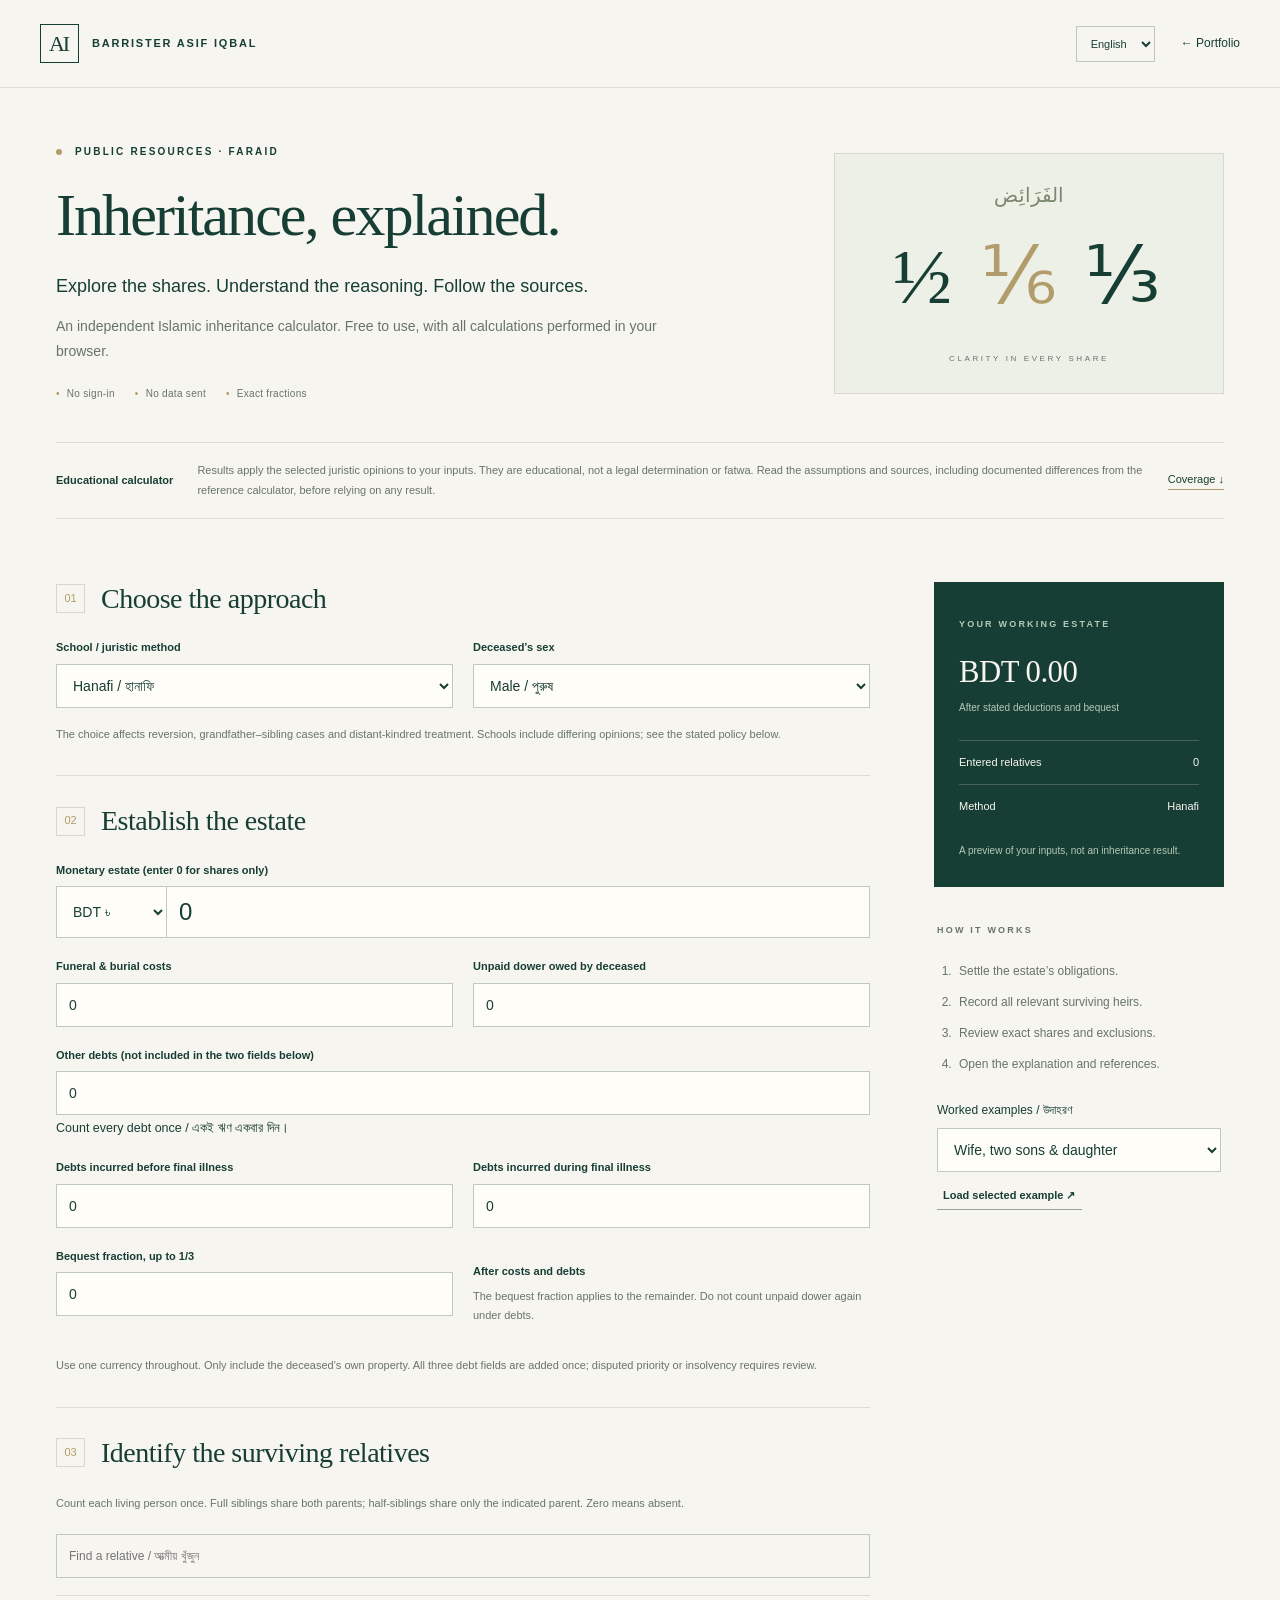
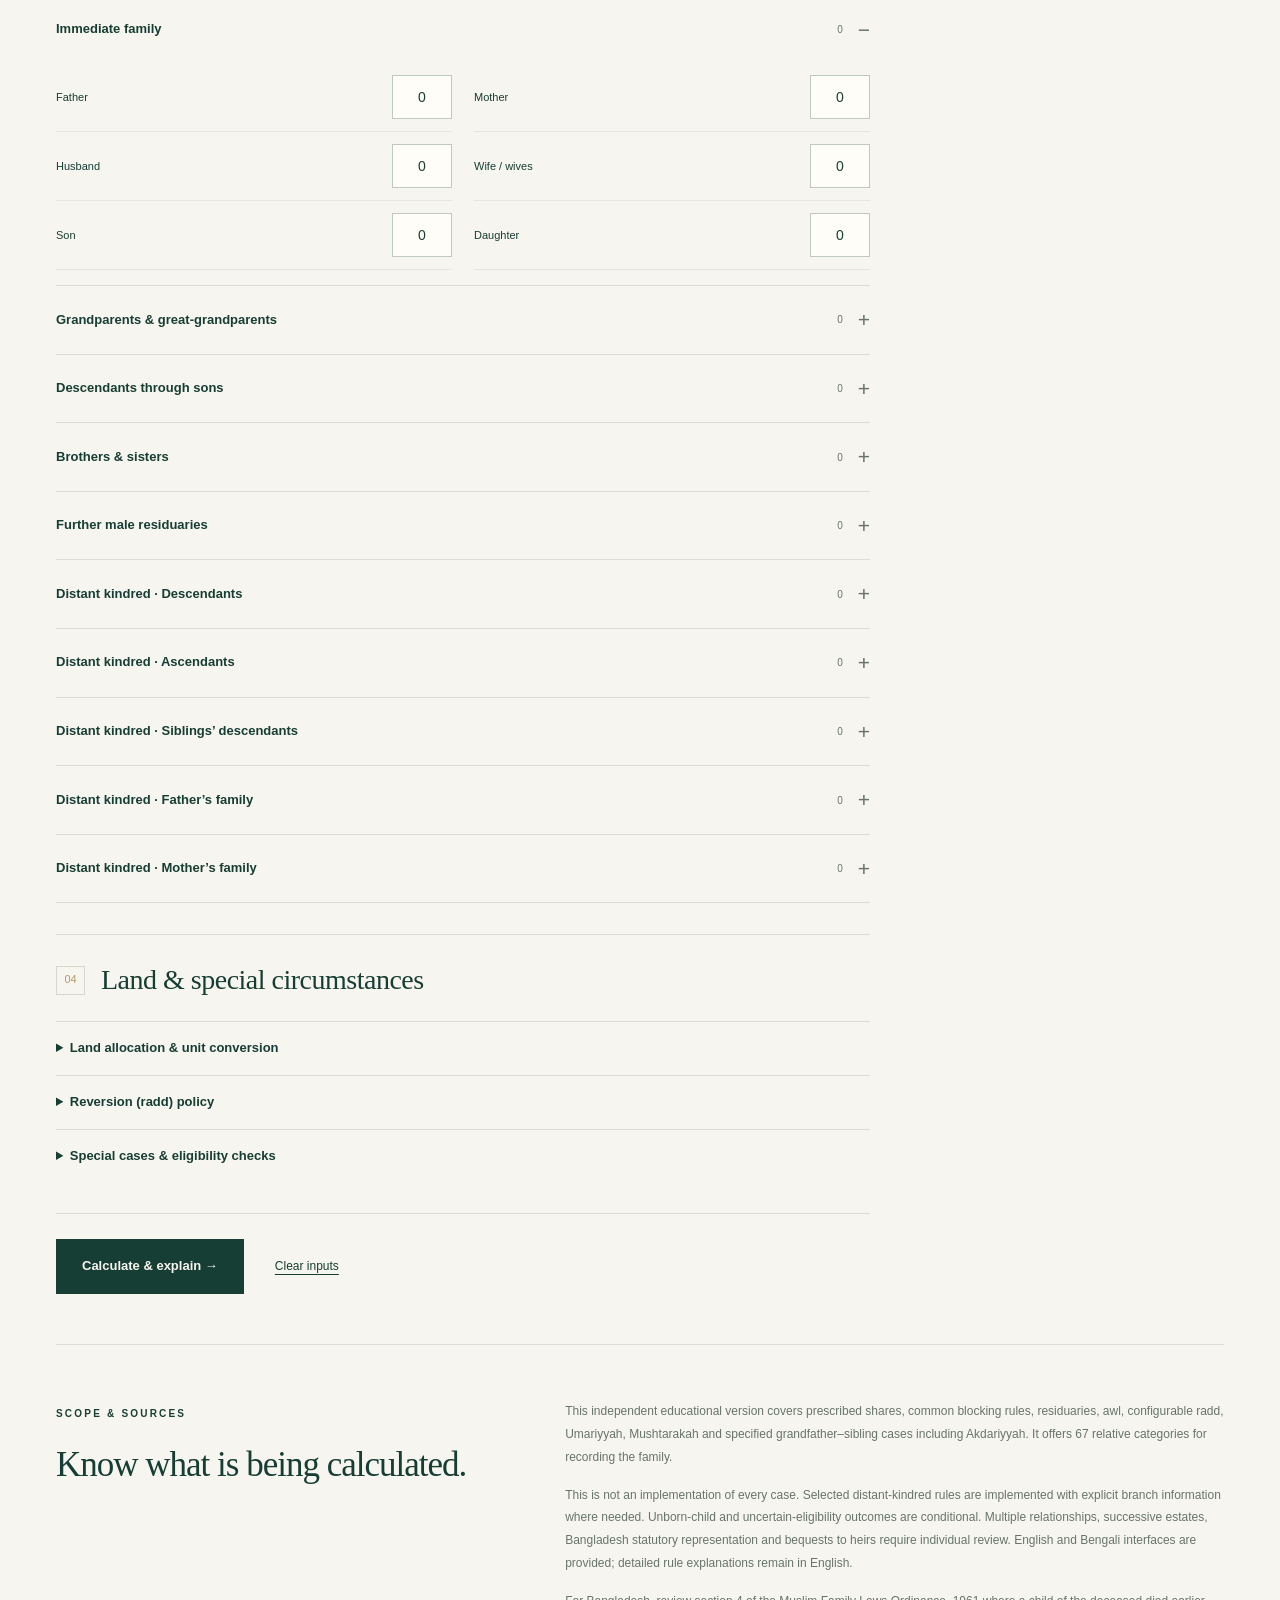
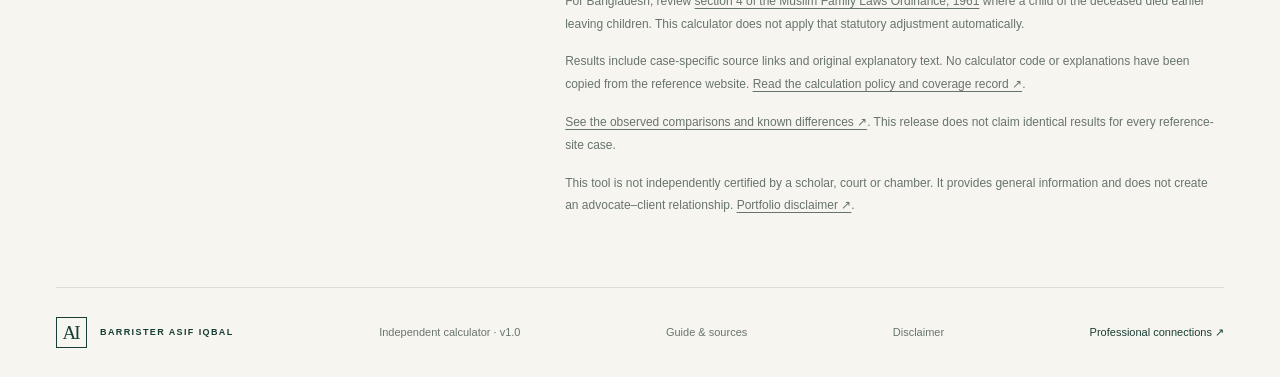
==== inheritance/index.html @ 91f8dd7c "Keep worked examples available on phones and clarify debt inputs" ====
<!doctype html>
<html lang="en">
<head>
<meta charset="utf-8"><meta name="viewport" content="width=device-width,initial-scale=1">
<title>Islamic Inheritance Calculator | Barrister Asif Iqbal</title>
<meta name="description" content="An independent Islamic inheritance calculator with exact shares, estate deductions, land allocation, case explanations and references. Runs privately in your browser.">
<meta name="theme-color" content="#173e34"><meta name="referrer" content="no-referrer">
<meta http-equiv="Content-Security-Policy" content="default-src 'self'; script-src 'self'; style-src 'self' 'unsafe-inline'; img-src 'self' data:; connect-src 'none'; frame-src 'none'; object-src 'none'; base-uri 'self'; form-action 'none'">
<link rel="canonical" href="https://asifiqbal23.github.io/barrister-asif-iqbal/inheritance/">
<link rel="icon" href="../favicon.svg" type="image/svg+xml"><link rel="stylesheet" href="../style.css?v=calculator-1"><link rel="stylesheet" href="calculator.css?v=release-2">
<script src="distant.js?v=release-1" defer></script><script src="engine.js?v=release-1" defer></script><script src="scenarios.js?v=release-1" defer></script><script src="heirs.js?v=release-1" defer></script><script src="references.js?v=release-1" defer></script><script src="calculator.js?v=release-1" defer></script>
</head>
<body class="calculator-page">
<a class="skip" href="#main">Skip to content</a>
<header class="header"><div class="nav-wrap"><a class="brand" href="../"><span class="monogram">AI</span><span>BARRISTER ASIF IQBAL</span></a><div class="tool-nav"><label class="sr-only" for="language">Interface language</label><select id="language"><option value="en">English</option><option value="bn">বাংলা</option></select><a href="../" data-en="← Portfolio" data-bn="← পোর্টফোলিও">← Portfolio</a></div></div></header>
<main id="main">
<section class="calc-hero wrap"><div><div class="eyebrow"><span class="dot"></span> PUBLIC RESOURCES · FARAID</div><h1 data-en="Inheritance, explained." data-bn="উত্তরাধিকার, ব্যাখ্যাসহ।">Inheritance, explained.</h1><p class="hero-lead" data-en="Explore the shares. Understand the reasoning. Follow the sources." data-bn="অংশের হিসাব দেখুন। কারণ বুঝুন। সূত্র যাচাই করুন।">Explore the shares. Understand the reasoning. Follow the sources.</p><p class="hero-sub" data-en="An independent Islamic inheritance calculator. Free to use, with all calculations performed in your browser." data-bn="নিজস্ব ইসলামি উত্তরাধিকার ক্যালকুলেটর। বিনামূল্যে ব্যবহার করুন; সব হিসাব আপনার ব্রাউজারেই হয়।">An independent Islamic inheritance calculator. Free to use, with all calculations performed in your browser.</p><div class="hero-tags"><span data-en="No sign-in" data-bn="লগইন লাগে না">No sign-in</span><span data-en="No data sent" data-bn="তথ্য পাঠানো হয় না">No data sent</span><span data-en="Exact fractions" data-bn="নির্ভুল ভগ্নাংশ">Exact fractions</span></div></div><div class="fraction-art" aria-hidden="true"><span>الفَرَائِض</span><div>½ <i>⅙</i> ⅓</div><small>CLARITY IN EVERY SHARE</small></div></section>
<div class="scope-banner wrap"><b data-en="Educational calculator" data-bn="শিক্ষামূলক ক্যালকুলেটর">Educational calculator</b><p data-en="Results apply the selected juristic opinions to your inputs. They are educational, not a legal determination or fatwa. Read the assumptions and sources, including documented differences from the reference calculator, before relying on any result." data-bn="প্রদত্ত তথ্য ও নির্বাচিত ফিকহি মত অনুযায়ী শিক্ষামূলক হিসাব দেখানো হয়; এটি চূড়ান্ত আইনি সিদ্ধান্ত বা ফতোয়া নয়। ফল ব্যবহারের আগে অনুমান, সূত্র ও রেফারেন্স ক্যালকুলেটরের সঙ্গে নথিভুক্ত পার্থক্য পড়ুন।">Results apply the selected juristic opinions to your inputs. They are educational, not a legal determination or fatwa. Read the assumptions and sources, including documented differences from the reference calculator, before relying on any result.</p><a href="#coverage" data-en="Coverage ↓" data-bn="পরিধি ↓">Coverage ↓</a></div>
<div class="calculator-layout wrap">
<form id="inheritance-form" novalidate>
<section class="form-section"><div class="step-title"><span>01</span><h2 data-en="Choose the approach" data-bn="হিসাবের পদ্ধতি">Choose the approach</h2></div><div class="field-grid">
<label><span data-en="School / juristic method" data-bn="ফিকহি পদ্ধতি">School / juristic method</span><select id="method" name="method"><option value="hanafi">Hanafi / হানাফি</option><option value="maliki">Maliki / মালিকি</option><option value="shafii">Shafi‘i / শাফেয়ি</option><option value="hanbali">Hanbali / হাম্বলি</option><option value="yusuf">Imam Abu Yusuf / ইমাম আবু ইউসুফ</option><option value="muhammad">Imam Muhammad / ইমাম মুহাম্মদ</option><option value="none">No school selected / অনির্ধারিত</option></select></label>
<label><span data-en="Deceased’s sex" data-bn="মৃত ব্যক্তির লিঙ্গ">Deceased’s sex</span><select id="sex" name="sex"><option value="male">Male / পুরুষ</option><option value="female">Female / নারী</option></select></label></div><p class="hint" data-en="The choice affects reversion, grandfather–sibling cases and distant-kindred treatment. Schools include differing opinions; see the stated policy below." data-bn="এই নির্বাচন রদ্দ, দাদার সঙ্গে ভাইবোন ও দূরবর্তী আত্মীয়ের হিসাবকে প্রভাবিত করে। নিচে ব্যবহৃত নীতিমালা দেখুন।">The choice affects reversion, grandfather–sibling cases and distant-kindred treatment. Schools include differing opinions; see the stated policy below.</p></section>
<section class="form-section"><div class="step-title"><span>02</span><h2 data-en="Establish the estate" data-bn="সম্পত্তি ও দায়দেনা">Establish the estate</h2></div><div class="field-grid">
<label class="wide"><span data-en="Monetary estate (enter 0 for shares only)" data-bn="টাকার পরিমাণ (শুধু অংশ জানতে ০ দিন)">Monetary estate (enter 0 for shares only)</span><div class="money-field"><select id="currency" aria-label="Currency"><option value="BDT">BDT ৳</option><option value="USD">USD $</option><option value="GBP">GBP £</option><option value="EUR">EUR €</option><option value="PKR">PKR</option><option value="INR">INR ₹</option><option value="SAR">SAR</option></select><input id="cash" name="cash" inputmode="decimal" value="0" autocomplete="off" aria-label="Monetary estate"></div></label>
<label><span data-en="Funeral & burial costs" data-bn="দাফন ও অন্ত্যেষ্টিক্রিয়া ব্যয়">Funeral & burial costs</span><input id="funeral" inputmode="decimal" value="0" autocomplete="off"></label>
<label><span data-en="Unpaid dower owed by deceased" data-bn="মৃত ব্যক্তির প্রদেয় বকেয়া দেনমোহর">Unpaid dower owed by deceased</span><input id="dower" inputmode="decimal" value="0" autocomplete="off"></label>
<label class="wide"><span data-en="Other debts (not included in the two fields below)" data-bn="অন্যান্য ঋণ (নিচের দুই ঘরে দেওয়া ঋণ ছাড়া)">Other debts (not included in the two fields below)</span><input id="otherDebt" inputmode="decimal" value="0" autocomplete="off"><small>Count every debt once / একই ঋণ একবার দিন।</small></label>
<label><span data-en="Debts incurred before final illness" data-bn="অন্তিম অসুস্থতার আগে গৃহীত ঋণ">Debts incurred before final illness</span><input id="debt1" inputmode="decimal" value="0" autocomplete="off"></label>
<label><span data-en="Debts incurred during final illness" data-bn="অন্তিম অসুস্থতার সময়ে গৃহীত ঋণ">Debts incurred during final illness</span><input id="debt2" inputmode="decimal" value="0" autocomplete="off"></label>
<label><span data-en="Bequest fraction, up to 1/3" data-bn="ওসিয়তের অংশ, সর্বোচ্চ ১/৩">Bequest fraction, up to 1/3</span><input id="will" inputmode="text" value="0" placeholder="e.g. 1/3" autocomplete="off"></label>
<div class="field-note"><b data-en="After costs and debts" data-bn="ব্যয় ও ঋণ পরিশোধের পরে">After costs and debts</b><p data-en="The bequest fraction applies to the remainder. Do not count unpaid dower again under debts." data-bn="ওসিয়ত অবশিষ্ট সম্পদের ওপর গণনা হয়। দেনমোহর ঋণের ঘরে আবার যোগ করবেন না।">The bequest fraction applies to the remainder. Do not count unpaid dower again under debts.</p></div>
</div><p class="hint" data-en="Use one currency throughout. Only include the deceased’s own property. All three debt fields are added once; disputed priority or insolvency requires review." data-bn="একই মুদ্রা ব্যবহার করুন। কেবল মৃত ব্যক্তির নিজস্ব সম্পদ অন্তর্ভুক্ত করুন। তিনটি ঘরের ঋণ একবার করে যোগ হয়; অগ্রাধিকার বিতর্ক বা দেউলিয়াত্বে পর্যালোচনা প্রয়োজন।">Use one currency throughout. Only include the deceased’s own property. All three debt fields are added once; disputed priority or insolvency requires review.</p></section>
<section class="form-section"><div class="step-title"><span>03</span><h2 data-en="Identify the surviving relatives" data-bn="জীবিত আত্মীয়দের সংখ্যা">Identify the surviving relatives</h2></div><p class="hint" data-en="Count each living person once. Full siblings share both parents; half-siblings share only the indicated parent. Zero means absent." data-bn="প্রত্যেক জীবিত ব্যক্তিকে একবার গণনা করুন। সহোদরদের পিতা-মাতা উভয়ই একই। শূন্য মানে অনুপস্থিত।">Count each living person once. Full siblings share both parents; half-siblings share only the indicated parent. Zero means absent.</p><label class="heir-search"><span class="sr-only">Find a relative</span><input id="heir-search" type="search" placeholder="Find a relative / আত্মীয় খুঁজুন" autocomplete="off"></label><div id="heir-groups"></div><p id="no-heirs-found" hidden data-en="No matching relationship." data-bn="এ ধরনের সম্পর্ক পাওয়া যায়নি।">No matching relationship.</p><details class="settings" id="branch-settings" hidden><summary>Connecting family branches / আত্মীয়তার শাখা</summary><p class="hint">For Hanbali Tanzil, people in the same category can inherit through different deceased relatives. Enter one branch ID per person, separated by commas. Example: D1,D1,D2 means the first two are children of one daughter; the third is a child of another daughter. For two connecting generations use D1/P1. Use the same ID across fields when the connecting person is the same. Missing necessary branches stop the calculation.</p><div id="branch-fields" class="field-grid"></div></details></section>
<section class="form-section"><div class="step-title"><span>04</span><h2 data-en="Land & special circumstances" data-bn="জমি ও বিশেষ পরিস্থিতি">Land & special circumstances</h2></div>
<details class="settings"><summary data-en="Land allocation & unit conversion" data-bn="জমির ভাগ ও একক পরিবর্তন">Land allocation & unit conversion</summary><p class="hint" data-en="Enter only land already available to the heirs after debts, expenses and bequests. Cash deductions cannot be converted into land without a valuation; do not deduct them twice." data-bn="ঋণ, ব্যয় ও ওসিয়ত নিষ্পত্তির পর উত্তরাধিকারীদের জন্য থাকা জমি দিন। মূল্যায়ন ছাড়া টাকার দায় জমিতে রূপান্তর হয় না; একই দায় দুবার বাদ দেবেন না।">Enter only land already available to the heirs after debts, expenses and bequests. Cash deductions cannot be converted into land without a valuation; do not deduct them twice.</p><div class="field-grid"><label><span data-en="Net land area" data-bn="বণ্টনযোগ্য জমি">Net land area</span><input id="landArea" inputmode="decimal" value="0"></label><label><span data-en="Input unit" data-bn="জমির একক">Input unit</span><select id="landUnit"><option value="decimal">Decimal / শতক</option><option value="sqft">Square foot</option><option value="sqyd">Square yard</option><option value="sqm">Square metre</option><option value="acre">Acre</option><option value="pole">Square pole / perch</option><option value="marla">Marla (272.25 sq ft)</option><option value="kanal">Kanal (5,445 sq ft)</option><option value="custom">Custom unit</option></select></label></div><div class="field-grid" id="custom-land" hidden><label><span data-en="Custom unit name" data-bn="নিজস্ব এককের নাম">Custom unit name</span><input id="customName" value="Katha" maxlength="30"></label><label><span data-en="Base unit" data-bn="ভিত্তি একক">Base unit</span><select id="customBase"><option value="sqft">Square foot</option><option value="sqyd">Square yard</option><option value="sqm">Square metre</option></select></label><label><span data-en="Base units per custom unit" data-bn="প্রতি নিজস্ব এককে ভিত্তি এককের সংখ্যা">Base units per custom unit</span><input id="customSize" inputmode="decimal" value="720"></label></div><p class="hint" data-en="Local katha, bigha, marla and kanal definitions vary. Use a custom unit matching the land record." data-bn="এলাকাভেদে কাঠা, বিঘা, মারলা ও কানালের মাপ ভিন্ন। দলিল অনুযায়ী নিজস্ব একক নির্ধারণ করুন।">Local katha, bigha, marla and kanal definitions vary. Use a custom unit matching the land record.</p><fieldset class="output-units"><legend data-en="Show land results in" data-bn="ফলাফলের একক">Show land results in</legend><div id="output-units"></div></fieldset></details>
<details class="settings"><summary data-en="Reversion (radd) policy" data-bn="রদ্দ বা অবশিষ্ট অংশ ফেরতের নীতি">Reversion (radd) policy</summary><label><span data-en="Treatment of an unallocated surplus" data-bn="অবশিষ্ট অংশের ব্যবস্থা">Treatment of an unallocated surplus</span><select id="radd"><option value="auto">School default / নির্বাচিত পদ্ধতির নীতি</option><option value="exclude">Return to non-spouse sharers / স্বামী-স্ত্রী ছাড়া রদ্দ</option><option value="include">Custom policy: include spouses / স্বামী-স্ত্রীসহ রদ্দ</option><option value="off">No reversion / রদ্দ বন্ধ</option></select></label><p class="hint" data-en="An override is a user-selected assumption, not a statement that every school adopts it. Unallocated property is shown separately for review, including any possible Bayt al-Mal treatment." data-bn="নীতি পরিবর্তন ব্যবহারকারীর নির্বাচিত অনুমান; সব মাজহাব এটি গ্রহণ করে এমন দাবি নয়। বায়তুল মালসহ সম্ভাব্য ব্যবস্থা পর্যালোচনার জন্য অবণ্টিত অংশ আলাদা দেখানো হয়।">An override is a user-selected assumption, not a statement that every school adopts it. Unallocated property is shown separately for review, including any possible Bayt al-Mal treatment.</p></details>
<details class="settings"><summary data-en="Special cases & eligibility checks" data-bn="বিশেষ ঘটনা ও যোগ্যতার প্রশ্ন">Special cases & eligibility checks</summary><p class="hint" data-en="Select relevant circumstances. Unborn-child and uncertain-eligibility inputs produce alternative illustrations; other complex cases stop for review." data-bn="প্রযোজ্য ঘটনা নির্বাচন করুন। গর্ভস্থ সন্তান ও অনিশ্চিত যোগ্যতার সম্ভাব্য ফল আলাদা দেখানো হয়; অন্য জটিল ক্ষেত্রে পর্যালোচনা প্রয়োজন।">Select relevant circumstances. Unborn-child and uncertain-eligibility inputs produce alternative illustrations; other complex cases stop for review.</p><p class="hint">Do not enter an adopted child or foster relative as a blood relative solely because of adoption or fosterage. Enter any independently established blood relationship separately.</p><div id="special-options"></div><div class="field-grid" id="unborn-fields" hidden><label>Maximum unborn children to explore / গর্ভস্থ সন্তানের সর্বোচ্চ সংখ্যা<input id="unbornCount" inputmode="numeric" value="1" maxlength="1"><small>1–4; conditional outcomes, not a determination of the pregnancy.</small></label></div><div class="field-grid" id="uncertain-fields" hidden><label>Relative whose eligibility is uncertain<select id="uncertainHeir"></select></label><label>Number within that category<input id="uncertainCount" inputmode="numeric" value="1" maxlength="2"></label><p class="hint wide">Include these people in the family counts above. The results compare their inclusion and exclusion; the calculator does not decide eligibility.</p></div></details>
</section>
<div id="form-errors" role="alert" tabindex="-1" hidden></div><div class="calculate-actions"><button class="button primary" type="submit" data-en="Calculate & explain →" data-bn="হিসাব ও ব্যাখ্যা দেখুন →">Calculate & explain →</button><button class="reset-button" type="reset" data-en="Clear inputs" data-bn="সব মুছুন">Clear inputs</button></div>
</form>
<aside class="calc-sidebar"><div class="live-estate"><span class="eyebrow" data-en="YOUR WORKING ESTATE" data-bn="আপনার হিসাবের সম্পত্তি">YOUR WORKING ESTATE</span><strong id="estate-preview">BDT 0.00</strong><span data-en="After stated deductions and bequest" data-bn="দায়দেনা ও ওসিয়ত বাদে">After stated deductions and bequest</span><div class="mini-row"><span data-en="Entered relatives" data-bn="আত্মীয়ের সংখ্যা">Entered relatives</span><b id="heir-count">0</b></div><div class="mini-row"><span data-en="Method" data-bn="পদ্ধতি">Method</span><b id="method-preview">Hanafi</b></div><p data-en="A preview of your inputs, not an inheritance result." data-bn="এটি প্রদত্ত তথ্যের সারসংক্ষেপ; বণ্টনের ফল নয়।">A preview of your inputs, not an inheritance result.</p></div><div class="side-guide"><span class="eyebrow">HOW IT WORKS</span><ol><li data-en="Settle the estate’s obligations." data-bn="সম্পত্তির দায়দেনা নিষ্পত্তি করুন।">Settle the estate’s obligations.</li><li data-en="Record all relevant surviving heirs." data-bn="সব প্রাসঙ্গিক জীবিত আত্মীয় দিন।">Record all relevant surviving heirs.</li><li data-en="Review exact shares and exclusions." data-bn="অংশ ও বাদ পড়ার কারণ দেখুন।">Review exact shares and exclusions.</li><li data-en="Open the explanation and references." data-bn="ব্যাখ্যা ও সূত্র পড়ুন।">Open the explanation and references.</li></ol><label class="example-select">Worked examples / উদাহরণ<select id="example-choice"><option value="family">Wife, two sons & daughter</option><option value="parents">Spouse & both parents</option><option value="awl">Awl: shares exceed the estate</option><option value="radd">Radd: return of the surplus</option><option value="mushtaraka">Mushtarakah: shared siblings</option><option value="akdariyyah">Akdariyyah: grandfather & sister</option><option value="muaddah">Mu‘addah: documented difference</option><option value="tanzil">Tanzil: unequal family branches</option></select></label><button id="example" type="button" class="text-link" data-en="Load selected example ↗" data-bn="নির্বাচিত উদাহরণ দিন ↗">Load selected example ↗</button></div></aside>
</div>
<section class="results wrap" id="results" tabindex="-1" hidden aria-labelledby="results-heading"><div class="results-header"><div><span class="eyebrow" data-en="ILLUSTRATIVE DISTRIBUTION" data-bn="উদাহরণভিত্তিক বণ্টন">ILLUSTRATIVE DISTRIBUTION</span><h2 id="results-heading" data-en="Your calculation, explained." data-bn="আপনার হিসাব, ব্যাখ্যাসহ।">Your calculation, explained.</h2></div><div class="export-actions"><button id="print" class="button outline" type="button" data-en="Print / Save PDF" data-bn="প্রিন্ট / PDF">Print / Save PDF</button><button id="csv" class="text-link" type="button" data-en="Download CSV ↓" data-bn="CSV ডাউনলোড ↓">Download CSV ↓</button></div></div><div id="scenario-content"></div><div id="result-content"></div></section>
<section class="coverage wrap" id="coverage"><div><span class="eyebrow">SCOPE & SOURCES</span><h2 data-en="Know what is being calculated." data-bn="কী হিসাব হচ্ছে, জেনে নিন।">Know what is being calculated.</h2></div><div><p data-en="This independent educational version covers prescribed shares, common blocking rules, residuaries, awl, configurable radd, Umariyyah, Mushtarakah and specified grandfather–sibling cases including Akdariyyah. It offers 67 relative categories for recording the family." data-bn="এই স্বতন্ত্র শিক্ষামূলক সংস্করণে নির্ধারিত অংশ, সাধারণ হাজব, আসাবা, আওল, রদ্দ, উমারিয়্যাহ, মুশতারাকাহ এবং আকদারিয়্যাহসহ নির্দিষ্ট দাদা-ভাইবোনের হিসাব আছে। পরিবারের তথ্য দেওয়ার জন্য ৬৭টি সম্পর্কের ঘর রয়েছে।">This independent educational version covers prescribed shares, common blocking rules, residuaries, awl, configurable radd, Umariyyah, Mushtarakah and specified grandfather–sibling cases including Akdariyyah. It offers 67 relative categories for recording the family.</p><p data-en="This is not an implementation of every case. Selected distant-kindred rules are implemented with explicit branch information where needed. Unborn-child and uncertain-eligibility outcomes are conditional. Multiple relationships, successive estates, Bangladesh statutory representation and bequests to heirs require individual review. English and Bengali interfaces are provided; detailed rule explanations remain in English." data-bn="সব ঘটনার পূর্ণ সমাধান এতে নেই। নির্বাচিত দূরবর্তী আত্মীয়ের নিয়মে প্রয়োজনমতো শাখার তথ্য লাগে। গর্ভস্থ সন্তান ও অনিশ্চিত যোগ্যতার ফল শর্তসাপেক্ষ। একাধিক সম্পর্ক, ধারাবাহিক সম্পত্তি, বাংলাদেশের বিধিবদ্ধ প্রতিনিধিত্ব ও উত্তরাধিকারীকে ওসিয়তের বিষয়ে পর্যালোচনা প্রয়োজন। বাংলা ও ইংরেজি ইন্টারফেস আছে; বিস্তারিত নিয়মের ব্যাখ্যা ইংরেজিতে।">This is not an implementation of every case. Selected distant-kindred rules are implemented with explicit branch information where needed. Unborn-child and uncertain-eligibility outcomes are conditional. Multiple relationships, successive estates, Bangladesh statutory representation and bequests to heirs require individual review. English and Bengali interfaces are provided; detailed rule explanations remain in English.</p><p>For Bangladesh, review <a href="https://bdlaws.minlaw.gov.bd/act-print-305/section-print-13528.html" target="_blank" rel="noopener noreferrer">section 4 of the Muslim Family Laws Ordinance, 1961</a> where a child of the deceased died earlier leaving children. This calculator does not apply that statutory adjustment automatically.</p><p>Results include case-specific source links and original explanatory text. No calculator code or explanations have been copied from the reference website. <a href="guide.html#policy">Read the calculation policy and coverage record ↗</a>.</p><p><a href="guide.html#comparison">See the observed comparisons and known differences ↗</a>. This release does not claim identical results for every reference-site case.</p><p>This tool is not independently certified by a scholar, court or chamber. It provides general information and does not create an advocate–client relationship. <a href="../#disclaimer">Portfolio disclaimer ↗</a>.</p></div></section>
</main>
<footer class="wrap footer"><a class="brand" href="../"><span class="monogram">AI</span><span>BARRISTER ASIF IQBAL</span></a><span>Independent calculator · v1.0</span><a href="guide.html">Guide & sources</a><a href="../#disclaimer">Disclaimer</a><a href="../#contact">Professional connections ↗</a></footer>
<noscript><p class="wrap">Enable JavaScript to run the calculator. Calculations take place locally in your browser.</p></noscript>
</body></html>
---- style.css ----
:root{--paper:#f7f5ef;--ink:#173e34;--body:#3c4b44;--muted:#67746d;--line:#d9ddd3;--accent:#b39c6b;--soft:#e9eee7;--serif:Georgia,'Times New Roman',serif;--sans:Arial,Helvetica,sans-serif}*{box-sizing:border-box}html{scroll-behavior:smooth;scroll-padding-top:105px}body{margin:0;background:var(--paper);color:var(--ink);font-family:var(--sans);font-size:15px;line-height:1.6}a{color:inherit;text-decoration:none}button,input{font:inherit}button,a,input{ -webkit-tap-highlight-color:transparent}button{cursor:pointer}button:focus-visible,a:focus-visible,input:focus-visible,summary:focus-visible{outline:3px solid #ab863d;outline-offset:5px}::selection{background:#ded8c4}button{color:inherit}button:disabled{cursor:default}a:hover{text-decoration:none}[hidden]{display:none!important}.wrap{max-width:1280px;width:calc(100% - 112px);margin:auto}.skip{position:fixed;left:20px;top:-100px;background:white;padding:12px;z-index:100}.skip:focus{top:10px}.header{position:sticky;top:0;z-index:20;background:rgba(247,245,239,.97);border-bottom:1px solid var(--line)}.nav-wrap{max-width:1400px;width:calc(100% - 80px);height:87px;display:flex;align-items:center;justify-content:space-between;gap:30px;margin:auto}.brand{display:flex;gap:13px;align-items:center;font-size:11px;font-weight:700;letter-spacing:1.8px;white-space:nowrap}.monogram{width:39px;height:39px;border:1px solid var(--ink);display:grid;place-items:center;font-family:var(--serif);font-size:22px;font-weight:400;letter-spacing:-2px;padding-right:2px}.header nav{display:flex;gap:28px}.header nav a{font-size:13px;color:#58645d;padding:8px 0}.header nav a:hover,.header nav a[aria-current]{color:var(--ink)}.nav-cv{font-size:12px;font-weight:700;padding:10px 0;border-bottom:1px solid var(--ink)}.nav-cv span{margin-left:20px}.menu-toggle{display:none;background:none;border:0}.hero{padding:81px 0 84px;display:grid;grid-template-columns:1.5fr 1fr;gap:75px;align-items:center}.eyebrow,.section-label{font-size:10px;letter-spacing:2.2px;font-weight:700;line-height:1.5}.dot{display:inline-block;width:6px;height:6px;border-radius:50%;background:var(--accent);vertical-align:middle;margin-right:8px}h1{font-family:var(--serif);font-size:clamp(68px,8.6vw,118px);line-height:.98;font-weight:400;letter-spacing:-5px;margin:33px 0 27px}h1 .period{color:var(--accent)}.hero-role{font-family:var(--serif);font-size:27px;margin:0 0 14px;letter-spacing:-.3px}.hero-description{font-size:15px;color:var(--muted);line-height:1.8;margin:0}.hero-actions{display:flex;gap:25px;align-items:center;margin-top:34px;flex-wrap:wrap}.button{display:inline-flex;justify-content:space-between;align-items:center;gap:38px;padding:13px 19px;font-size:12px;min-height:47px;font-weight:600;transition:background .2s,color .2s;border:1px solid var(--ink)}.primary{background:var(--ink);color:var(--paper)}.primary:hover{background:#285446}.text-link{font-size:12px;font-weight:600;border-bottom:1px solid #9ba49a;padding-bottom:5px}.text-link span{margin-left:14px}.credentials{border-left:1px solid var(--line);padding:10px 0 4px 43px;margin-left:30px;position:relative}.credentials>.eyebrow{color:var(--muted);margin-bottom:26px}.credential{position:relative;padding-bottom:25px;margin-bottom:22px;border-bottom:1px solid var(--line)}.credential:last-child{margin-bottom:0;padding-bottom:0;border:0}.credential-date{float:right;font-size:11px;letter-spacing:1px;color:var(--muted);margin-top:7px}.credential h2{font-family:var(--serif);font-size:26px;font-weight:400;line-height:1.25;margin:0 45px 8px 0;letter-spacing:-.4px}.credential p{font-size:12px;line-height:1.65;margin:0;color:var(--muted)}.current .eyebrow{font-size:9px;color:var(--muted);display:block;margin-bottom:12px}.current h2{font-size:23px}.practice-strip{border-top:1px solid var(--line);border-bottom:1px solid var(--line);padding:20px 0}.practice-strip .wrap{display:flex;align-items:center;justify-content:space-between;gap:20px;font-family:var(--serif);font-size:18px}.practice-strip i{width:4px;height:4px;border-radius:100%;background:var(--accent)}.section{display:grid;grid-template-columns:185px 1fr;gap:48px;padding-top:88px;padding-bottom:88px}.section-label{padding-top:13px;color:var(--muted)}.section-label span{display:block;color:var(--accent);margin-bottom:11px;letter-spacing:1px}.display{font-family:var(--serif);font-size:clamp(35px,4vw,52px);font-weight:400;letter-spacing:-1.5px;line-height:1.14;margin:0 0 29px}.intro{font-size:17px;line-height:1.85;max-width:800px;color:var(--body);margin:0 0 30px}.profile-tabs,.journal-tabs{display:flex;gap:27px;border-bottom:1px solid var(--line)}[role=tab]{padding:12px 0;background:none;border:0;border-bottom:2px solid transparent;font-size:12px;color:var(--muted)}[role=tab][aria-selected=true]{border-color:var(--ink);color:var(--ink);font-weight:700}.timeline-row{display:grid;grid-template-columns:158px 1fr;gap:30px;border-bottom:1px solid var(--line);padding:19px 0}.timeline-date{font-size:11px;color:var(--muted);padding-top:4px}.timeline-row h3{font-size:15px;margin:0 0 3px;font-weight:600}.timeline-row p{font-size:13px;color:var(--muted);margin:0}.secondments{font-size:12px;color:var(--muted);margin:20px 0 0}.profile-foot{margin-top:28px;display:grid;grid-template-columns:1.5fr 1fr;gap:30px}.profile-foot p{margin:0;font-size:12px;color:var(--muted)}.profile-foot b{display:block;color:var(--ink);font-weight:600;margin-bottom:7px}.experience-section{background:#eaf0e8;border-top:1px solid #dbe4d8;border-bottom:1px solid #dbe4d8}.experience-heading{display:flex;align-items:start;justify-content:space-between;gap:30px}.experience-heading p{color:var(--muted);font-size:12px;margin:8px 0 0}.filters{display:flex;gap:7px;flex-wrap:wrap;margin:4px 0 26px}.filters button{border:1px solid #bccabd;background:transparent;border-radius:30px;padding:8px 14px;font-size:11px}.filters button.active,.filters button:hover{background:var(--ink);color:var(--paper);border-color:var(--ink)}.search-row{display:flex;align-items:center;justify-content:space-between;gap:20px;margin-bottom:19px}.search{display:flex;gap:10px;align-items:center;flex:1;max-width:500px;border-bottom:1px solid #a9b9a8}.search span{font-size:25px}.search input{width:100%;background:transparent;border:0;padding:9px 0;color:var(--ink);font-size:12px;outline-offset:2px}.search input::placeholder{color:#657361}#result-count{font-size:10px;color:var(--muted);white-space:nowrap}.matter{border-bottom:1px solid #bdccbc}.matter:first-child{border-top:1px solid #bdccbc}.matter summary{display:grid;grid-template-columns:32px 1fr 20px;gap:17px;padding:21px 0;cursor:pointer;list-style:none;align-items:center}.matter summary::-webkit-details-marker{display:none}.matter-number{font-size:10px;color:#71816f;align-self:start;padding-top:5px}.matter h3{font-family:var(--serif);font-weight:400;font-size:23px;line-height:1.2;margin:0 0 7px;letter-spacing:-.35px}.matter-meta{font-size:10px;color:var(--muted);line-height:1.6}.matter-plus{font-size:24px;font-weight:300}.matter[open] .matter-plus{transform:rotate(45deg)}.matter-body{padding:0 37px 24px 49px;max-width:850px;color:var(--body);font-size:14px;line-height:1.8}.matter-body p{margin:0}.work-bottom{display:flex;justify-content:space-between;align-items:center;gap:20px;margin-top:27px}.outline{background:transparent;border-color:#a4b5a1}.outline:hover{background:#dde7d9}.empty{padding:35px 0;color:var(--muted)}.journal-heading{display:flex;justify-content:space-between;gap:35px;align-items:flex-end;margin-bottom:12px}.journal-heading .display{margin-bottom:20px}.journal-tabs{margin-bottom:22px;gap:22px}.writing-item{border-top:1px solid var(--line);padding:26px 0;display:grid;grid-template-columns:1fr 35px;gap:20px}.writing-item:last-child{border-bottom:1px solid var(--line)}.writing-item .meta{font-size:10px;letter-spacing:1px;color:var(--muted);text-transform:uppercase;margin-bottom:12px}.writing-item h3{font:400 27px/1.25 var(--serif);letter-spacing:-.5px;margin:0 0 11px;max-width:690px}.writing-item p{font-size:13px;color:var(--muted);max-width:650px;margin:0}.writing-item .arrow{font-size:24px;padding-top:30px}.writing-item a:hover h3{color:#6c7257}.video-empty{padding:48px 35px;border:1px solid var(--line);display:flex;align-items:center;gap:25px;margin:7px 0 30px}.play-icon{width:56px;height:56px;border:1px solid #a6b2a3;border-radius:50%;display:grid;place-items:center;flex-shrink:0}.video-empty h3{font:400 26px var(--serif);margin:0 0 8px}.video-empty p{font-size:13px;color:var(--muted);margin:0}.video-item{padding:25px 0;border-top:1px solid var(--line)}.video-item h3{font:400 25px var(--serif)}.video-item iframe,.video-item video{border:0;width:100%;aspect-ratio:16/9;background:#102b24}.innovation{display:grid;grid-template-columns:170px 1fr;gap:25px;margin-top:45px;padding-top:30px;border-top:1px solid var(--line)}.innovation>.eyebrow{padding-top:6px;color:var(--muted)}.innovation h3{font:400 31px var(--serif);margin:0 0 11px}.innovation p{font-size:13px;color:var(--muted);margin:0}.contact-section{background:var(--ink);color:var(--paper)}.contact-section .section-label{color:#b3c5b6}.contact-section .eyebrow{color:#b7cab9;margin-bottom:18px}.contact-section .display{font-size:62px;margin-bottom:25px}.email{font:400 clamp(19px,2.8vw,34px) var(--serif);letter-spacing:-.7px;border-bottom:1px solid #829b89;display:inline-block;padding-bottom:8px;overflow-wrap:anywhere}.email span{margin-left:20px;font-family:var(--sans);font-size:26px}.contact-bottom{display:flex;justify-content:space-between;align-items:center;margin-top:25px;gap:30px}.contact-bottom p{font-size:13px;line-height:1.9;color:#c4d0c2}.contact-bottom a:not(.button):hover{text-decoration:underline}.light{background:var(--paper);color:var(--ink)}.light:hover{background:#e0e9dc}.footer{padding:29px 0;display:flex;justify-content:space-between;align-items:center;gap:25px;font-size:11px;color:var(--muted)}.footer .brand{color:var(--ink);font-size:9px;letter-spacing:1.4px}.footer .monogram{width:31px;height:31px;font-size:19px}.footer>a:last-child{color:var(--ink)}
@media(min-width:1500px){.hero{padding-top:108px;padding-bottom:110px}}
@media(max-width:1100px){.wrap{width:calc(100% - 64px)}.nav-wrap{width:calc(100% - 48px);gap:16px}.header nav{gap:17px}.section{grid-template-columns:130px 1fr;gap:28px}.hero{gap:35px}.credentials{margin-left:0;padding-left:30px}.practice-strip .wrap{font-size:15px}.hero-actions{gap:20px}.hero h1{font-size:88px}.credential h2{font-size:23px}.journal-heading{display:block}.journal-tabs{max-width:160px}.contact-section .display{font-size:53px}}
@media(max-width:760px){html{scroll-padding-top:85px}.wrap{width:calc(100% - 40px)}.nav-wrap{height:72px;width:calc(100% - 40px);gap:14px}.brand{font-size:9px;letter-spacing:1.2px;gap:9px}.monogram{width:31px;height:31px;font-size:20px}.menu-toggle{display:block;margin-left:auto;font-size:12px;padding:10px 0}.menu-toggle span{font-size:18px;margin-left:5px}.nav-cv{font-size:10px;padding:6px 0}.nav-cv span{margin-left:5px}.header nav{display:none;position:absolute;top:72px;left:0;right:0;background:var(--paper);border-bottom:1px solid var(--line);padding:15px 20px 24px;flex-direction:column;gap:0}.header nav.open{display:flex}.header nav a{font-size:15px;padding:11px 0}.hero{grid-template-columns:1fr;padding:49px 0 45px;gap:38px}.hero h1{font-size:83px;letter-spacing:-4px;margin:25px 0 22px}.hero-role{font-size:24px}.hero-description{font-size:14px}.hero-actions{margin-top:26px;gap:20px}.button{gap:26px}.credentials{display:grid;grid-template-columns:1fr 1fr;gap:22px;padding:26px 0 0;border-left:0;border-top:1px solid var(--line);margin:0}.credentials>.eyebrow{grid-column:1/-1;margin:0}.credential{padding:0;margin:0;border:0}.credential h2{font-size:21px;margin-right:0}.credential-date{display:block;float:none;margin:0 0 10px;font-size:10px}.credential p{font-size:11px}.current{grid-column:1/-1;border-top:1px solid var(--line)!important;padding-top:19px!important;display:grid;grid-template-columns:1fr 1fr;gap:4px 20px}.current .eyebrow{grid-column:1/-1;margin-bottom:7px}.current h2{font-size:20px}.current h2 br{display:none}.current p{padding-top:3px}.practice-strip{padding:16px 0}.practice-strip .wrap{display:grid;grid-template-columns:1fr 1fr;gap:6px 20px;font-size:14px}.practice-strip i{display:none}.section{display:block;padding-top:48px;padding-bottom:50px}.section-label{display:flex;align-items:center;gap:12px;margin-bottom:24px;padding-top:0;font-size:9px}.section-label span{margin:0}.display{font-size:36px;letter-spacing:-1px;margin-bottom:22px}.intro{font-size:15px;line-height:1.8}.profile-tabs{gap:27px}.timeline-row{grid-template-columns:110px 1fr;gap:17px;padding:18px 0}.timeline-row h3{font-size:14px}.timeline-row p{font-size:12px}.timeline-date{font-size:10px;line-height:1.7}.profile-foot{grid-template-columns:1fr;gap:18px}.experience-heading{display:block}.experience-heading p{font-size:12px;margin:0 0 22px}.experience-heading p br{display:none}.filters{gap:6px;margin-bottom:18px}.filters button{padding:7px 12px}.search-row{gap:12px}.search input{font-size:11px}.search{max-width:none}#result-count{font-size:9px}.matter summary{grid-template-columns:20px 1fr 17px;gap:10px;padding:19px 0}.matter h3{font-size:21px;line-height:1.25}.matter-meta{font-size:9px}.matter-body{padding:0 17px 22px 30px;font-size:13px}.work-bottom{gap:16px}.writing-item{padding:23px 0;gap:12px;grid-template-columns:1fr 25px}.writing-item h3{font-size:24px}.writing-item .meta{font-size:9px}.writing-item p{font-size:12px}.journal-tabs{margin-bottom:25px}.innovation{grid-template-columns:1fr;gap:14px;margin-top:30px}.innovation h3{font-size:28px}.video-empty{padding:27px 20px;gap:18px}.video-empty h3{font-size:23px}.contact-section .display{font-size:46px}.email{font-size:22px;letter-spacing:-.4px}.email span{font-size:20px;margin-left:4px}.contact-bottom{margin-top:21px;gap:14px}.contact-bottom p{font-size:12px}.contact-bottom .button{gap:15px;padding:11px 15px}.footer{flex-wrap:wrap;gap:20px;padding:24px 0}.footer>span{font-size:9px}.footer>a:last-child{margin-left:auto}.footer .brand{font-size:8px}.hero-actions .text-link{font-size:11px}}
@media(max-width:380px){.nav-cv{font-size:9px}.nav-wrap{gap:10px}.brand{font-size:8px}.hero h1{font-size:74px}.timeline-row{grid-template-columns:92px 1fr;gap:12px}.email{font-size:20px}.search-row{flex-wrap:wrap}#result-count{width:100%}.contact-bottom{align-items:flex-start;flex-direction:column}}
@media(prefers-reduced-motion:reduce){html{scroll-behavior:auto}*,*::before,*::after{transition:none!important}}
@media print{.header,.filters,.search-row,.work-bottom,.hero-actions,.practice-strip,.journal-tabs,.profile-tabs,.footer{display:none}.wrap{width:100%}.section{display:block;padding:20px 0}.hero{padding:0;gap:20px}.hero h1{font-size:50px}.display{font-size:28px}.experience-section,.contact-section{background:white;color:black}.contact-section *{color:black}.matter{break-inside:avoid}.matter-body{display:block}body{background:white;font-size:10pt}.section-label{margin-bottom:10px}}
.hero h1 .title-prefix{display:block;font-family:var(--sans);font-size:12px;font-weight:500;line-height:1.5;letter-spacing:3.5px;text-transform:uppercase;margin-bottom:17px}
@media(max-width:480px){.header .nav-cv{display:none}}

/* Portrait and credentials form one restrained editorial introduction. */
.hero{grid-template-columns:1.15fr 1fr;gap:clamp(36px,6vw,88px);padding-top:55px;padding-bottom:48px}
.hero-portrait{width:100%;max-width:430px;justify-self:end;margin:0;position:relative}
.hero-portrait::before{content:"";position:absolute;top:16px;right:-16px;width:65%;height:70%;border-top:1px solid var(--accent);border-right:1px solid var(--accent);pointer-events:none}
.hero-portrait img{display:block;position:relative;width:100%;height:auto;aspect-ratio:1122/1402;object-fit:cover;background:#e4ded2}
.hero-portrait figcaption{display:flex;justify-content:space-between;gap:12px;margin-top:15px;font-size:8px;letter-spacing:1.5px;color:var(--muted)}
.credential-band{display:grid;grid-template-columns:1fr 1fr 1fr;gap:30px;border-left:0;border-top:1px solid var(--line);padding:28px 0 33px;margin:0 auto}
.credential-band .credential{border-bottom:0;margin:0;padding:0 26px 0 0}
.credential-band .credential+.credential{border-left:1px solid var(--line);padding-left:30px}
.credential-band .credential h2{font-size:22px;margin:0 36px 6px 0}
.credential-band .credential-date{margin-top:5px;font-size:10px}
.credential-band .current{display:block;grid-column:auto;border-top:0!important;padding-top:0!important}
.credential-band .current .eyebrow{font-size:8px;letter-spacing:1.5px;margin-bottom:8px}
.credential-band .current h2{font-size:21px;margin-right:0}
.credential-band .current h2 br{display:none}
@media(min-width:1500px){.hero{padding-top:72px;padding-bottom:60px}.hero-portrait{max-width:460px}}
@media(min-width:761px) and (max-width:1000px){.hero{gap:40px;grid-template-columns:1.1fr 1fr}.hero-role{font-size:23px}.hero-description{font-size:14px}.credential-band{gap:20px}.credential-band .credential+.credential{padding-left:20px}.credential-band .credential h2{font-size:20px}.hero-portrait figcaption{font-size:7px;letter-spacing:1px}}
@media(max-width:760px){.hero{grid-template-columns:1fr;gap:34px;padding-top:40px;padding-bottom:35px}.hero-portrait{max-width:420px;justify-self:center;width:calc(100% - 12px);margin-right:12px}.hero-portrait::before{top:12px;right:-12px}.hero-portrait figcaption{font-size:8px;letter-spacing:1px}.credential-band{grid-template-columns:1fr 1fr;gap:24px 20px;padding:26px 0 29px}.credential-band .credential{padding:0}.credential-band .credential+.credential{padding-left:20px}.credential-band .credential-date{float:none;margin:0 0 9px}.credential-band .credential h2{font-size:20px;margin-right:0}.credential-band .current{grid-column:1/-1;border-left:0;border-top:1px solid var(--line)!important;padding:21px 0 0!important}.credential-band .current .eyebrow{margin-bottom:8px}.credential-band .current p{padding-top:0}}
@media print{.hero-portrait{max-width:190px}.hero-portrait::before,.hero-portrait figcaption{display:none}.hero{grid-template-columns:1.2fr 1fr;padding-top:0}.credential-band{padding:15px 0}}

.hero-connect{display:inline-flex;align-items:center;gap:11px;margin-top:24px;font-size:12px;font-weight:600}
.hero-connect svg{width:24px;height:24px;fill:none;stroke:currentColor;stroke-width:1.45;stroke-linecap:round;stroke-linejoin:round}
.hero-connect small{display:block;color:var(--muted);font-size:10px;font-weight:400;letter-spacing:.3px;margin-top:1px}
.hero-connect:hover>span:first-of-type{text-decoration:underline;text-underline-offset:3px}
.practice-section{border-top:1px solid var(--line)}
.practice-grid{display:grid;grid-template-columns:repeat(3,minmax(0,1fr));gap:28px 30px;margin-top:37px}
.practice-grid article{border-top:1px solid var(--line);padding-top:19px}
.practice-index{display:block;color:var(--accent);font-size:10px;letter-spacing:1px;margin-bottom:13px}
.practice-grid h3{font:400 24px/1.22 var(--serif);letter-spacing:-.45px;margin:0 0 12px}
.practice-grid p{color:var(--muted);font-size:12px;line-height:1.8;margin:0}
.practice-context{border-top:1px solid var(--line);padding-top:23px;margin:32px 0 0;font-size:12px;color:var(--muted);line-height:1.8}
.practice-context a{color:var(--ink);text-decoration:underline;text-underline-offset:3px}
.contact-intro{font-size:16px;line-height:1.8;color:#c4d0c2;max-width:600px;margin:0 0 25px}
.contact-actions{display:flex;align-items:center;flex-wrap:wrap;gap:18px;margin:0 0 29px}
.whatsapp-button{font-size:13px;padding:15px 22px}
.whatsapp-number{font-size:12px;color:#c4d0c2;letter-spacing:.4px}
.contact-cv{background:transparent;color:var(--paper);border-color:#829b89}
.contact-cv:hover{background:#285446}
.contact-note{border-top:1px solid #456257;padding-top:22px;margin:25px 0 0;color:#c4d0c2;font-size:12px;line-height:1.85;max-width:780px}
.contact-note a{display:inline-block;color:var(--paper);text-decoration:underline;text-underline-offset:3px;margin-top:6px}
.legal-section{padding-top:52px;padding-bottom:48px}
.legal-section h2{font:400 29px/1.25 var(--serif);letter-spacing:-.6px;margin:0 0 20px}
.legal-copy{display:grid;grid-template-columns:1fr 1fr;gap:0 32px;margin-bottom:17px}
.legal-copy p{font-size:12px;line-height:1.85;color:var(--muted);margin:0 0 17px}
.footer{border-top:1px solid var(--line)}
.notice-dialog{width:min(580px,calc(100% - 32px));max-height:calc(100dvh - 48px);padding:38px;border:1px solid var(--line);background:var(--paper);color:var(--ink);box-shadow:0 24px 100px #0e221f38}
.notice-dialog::backdrop{background:rgba(15,35,29,.48);backdrop-filter:blur(3px)}
.notice-dialog>.eyebrow{color:var(--muted);font-size:9px}
.notice-dialog h2{font:400 42px/1.1 var(--serif);letter-spacing:-1px;margin:18px 0 22px}
.notice-dialog p{font-size:14px;line-height:1.8;color:var(--body);margin:0 0 15px}
.notice-actions{display:flex;align-items:center;gap:22px;flex-wrap:wrap;margin-top:25px}
body:has(.notice-dialog[open]){overflow:hidden}
@media(min-width:761px) and (max-width:960px){.menu-toggle{display:block;margin-left:auto;font-size:12px;padding:10px 0}.header nav{display:none;position:absolute;top:87px;left:0;right:0;background:var(--paper);border-bottom:1px solid var(--line);padding:15px 24px 24px;flex-direction:column;gap:0}.header nav.open{display:flex}.header nav a{font-size:15px;padding:11px 0}}
@media(max-width:1100px){.practice-grid{grid-template-columns:repeat(2,minmax(0,1fr))}}
@media(max-width:760px){.hero-connect{margin-top:22px}.practice-grid{gap:25px 20px;margin-top:27px}.practice-grid h3{font-size:22px}.practice-grid p{font-size:12px}.contact-section .display{font-size:40px}.contact-intro{font-size:14px}.contact-actions{gap:14px}.legal-copy{grid-template-columns:1fr}.legal-section h2{font-size:26px}.legal-section{padding-top:40px;padding-bottom:32px}.notice-dialog{padding:27px 24px}.notice-dialog h2{font-size:35px}.notice-dialog p{font-size:13px}.notice-actions{gap:19px}}
@media(max-width:480px){.practice-grid{grid-template-columns:1fr}.practice-grid h3{font-size:24px}.contact-section .display{font-size:36px}}
@media print{.hero-connect,.notice-dialog,.contact-actions{display:none!important}body:has(.notice-dialog[open]){overflow:visible}.practice-grid{grid-template-columns:repeat(3,1fr)}.legal-copy{display:block}}

@media(min-width:981px){.header nav{gap:19px}.header nav a{font-size:12px}.nav-wrap{gap:20px}}
---- inheritance/calculator.css ----
.sr-only{position:absolute;width:1px;height:1px;padding:0;margin:-1px;overflow:hidden;clip:rect(0,0,0,0);white-space:nowrap;border:0}.tool-nav{display:flex;align-items:center;gap:26px;font-size:12px}.tool-nav select{padding:7px 10px;background:transparent;border:1px solid var(--line);color:var(--ink)}.calc-hero{padding:56px 0 40px;display:grid;grid-template-columns:1.6fr 1fr;gap:70px;align-items:center}.calc-hero h1{font:400 clamp(38px,4.7vw,65px)/1.07 var(--serif);letter-spacing:-2px;margin:24px 0}.hero-lead{font-size:18px;line-height:1.7;margin:0 0 12px}.hero-sub{font-size:14px;line-height:1.8;color:var(--muted);max-width:620px;margin:0}.hero-tags{display:flex;gap:20px;flex-wrap:wrap;font-size:10px;letter-spacing:.3px;margin-top:22px;color:var(--muted)}.hero-tags span::before{content:'•';color:var(--accent);margin-right:7px}.fraction-art{text-align:center;border:1px solid #d7d8c9;background:#edf0e7;padding:25px;max-width:390px;width:100%;justify-self:end}.fraction-art>span{font-size:20px;color:#7c886e}.fraction-art>div{font:400 79px/1.3 var(--serif);color:var(--ink);letter-spacing:4px;margin:15px 0}.fraction-art i{font-style:normal;color:var(--accent)}.fraction-art small{font-size:8px;letter-spacing:2.6px;color:var(--muted)}.scope-banner{display:flex;gap:24px;align-items:center;border-top:1px solid var(--line);border-bottom:1px solid var(--line);padding:18px 0}.scope-banner>b{font-size:11px;white-space:nowrap}.scope-banner p{font-size:11px;line-height:1.75;color:var(--muted);margin:0;flex:1}.scope-banner>a{font-size:11px;border-bottom:1px solid var(--accent);white-space:nowrap}.calculator-layout{display:grid;grid-template-columns:minmax(0,1fr) 290px;gap:64px;padding:35px 0 50px}.form-section{padding:28px 0 31px;border-bottom:1px solid var(--line)}.step-title{display:flex;gap:16px;align-items:center;margin-bottom:24px}.step-title>span{font-size:11px;color:var(--accent);border:1px solid #d7d8ca;width:29px;height:29px;display:grid;place-items:center;flex-shrink:0}.step-title h2{font:400 28px/1.2 var(--serif);letter-spacing:-.5px;margin:0}.field-grid{display:grid;grid-template-columns:1fr 1fr;gap:20px}.field-grid .wide{grid-column:1/-1}.calculator-page label>span{display:block;font-size:11px;font-weight:600;margin-bottom:8px;line-height:1.5}.calculator-page input:not([type=checkbox]),.calculator-page select{width:100%;border:1px solid #bfcabc;border-radius:0;background:#fffdf7;color:var(--ink);padding:11px 12px;min-height:44px;font:14px var(--sans)}.calculator-page select:focus-visible{outline:3px solid var(--accent);outline-offset:3px}.calculator-page .tool-nav select{width:auto;min-height:36px;padding:6px 10px;font-size:11px;background:transparent}.money-field{display:flex}.money-field select{width:110px;flex-shrink:0;border-right:0}.money-field input{min-width:0;font-size:24px!important;letter-spacing:.5px}.field-note{padding:10px 0}.field-note b{font-size:11px}.field-note p{font-size:11px;line-height:1.7;color:var(--muted);margin:5px 0}.hint{font-size:11px;line-height:1.85;color:var(--muted);margin:16px 0 0}.step-title+.hint{margin:0 0 20px}.heir-search{display:block;margin:17px 0}.heir-search input{font-size:12px!important;background:transparent!important}.heir-group{border-top:1px solid var(--line)}.heir-group:last-child{border-bottom:1px solid var(--line)}.heir-group summary{display:flex;align-items:center;justify-content:space-between;gap:15px;padding:17px 0;cursor:pointer;list-style:none;font-size:13px;font-weight:600}.heir-group summary::-webkit-details-marker{display:none}.heir-group summary::after{content:'+';font-size:21px;font-weight:400;color:var(--muted)}.heir-group[open] summary::after{content:'−'}.group-count{font:10px var(--sans);color:var(--muted);margin-left:auto}.heir-fields{display:grid;grid-template-columns:1fr 1fr;gap:0 22px;margin:0 0 15px}.heir-field{display:flex;align-items:center;gap:12px;justify-content:space-between;padding:12px 0;border-bottom:1px solid #e5e7de;min-width:0}.heir-field span{font-size:11px!important;font-weight:400!important;margin:0!important}.heir-field input{width:60px!important;min-width:60px;max-width:60px;padding:9px 5px!important;text-align:center;font-size:14px!important}.check-row{display:flex;gap:12px;align-items:flex-start;margin:18px 0}.check-row input{margin:2px 0 0;accent-color:var(--ink);width:17px;height:17px;flex-shrink:0}.check-row span{font-size:11px!important;font-weight:400!important;line-height:1.75!important;margin:0!important}.settings{border-top:1px solid var(--line);padding:16px 0}.settings summary{font-size:13px;font-weight:600;cursor:pointer}.settings[open] summary{margin-bottom:20px}.settings .field-grid{margin-top:18px}.settings .hint{margin-bottom:17px}.output-units{padding:15px;border:1px solid var(--line);margin-top:21px}.output-units legend{font-size:11px;padding:0 8px}.output-units>div{display:flex;gap:12px 18px;flex-wrap:wrap}.output-units label{font-size:11px;display:flex;gap:6px;align-items:center}.output-units input{accent-color:var(--ink)}.calculate-actions{display:flex;gap:25px;align-items:center;margin-top:25px}.calculate-actions>.button{font-size:13px;padding:16px 25px}.reset-button{background:none;border:0;font-size:12px;text-decoration:underline;text-underline-offset:4px}.calc-sidebar{padding-top:28px;align-self:start;position:sticky;top:112px}.live-estate{padding:28px 25px;background:var(--ink);color:var(--paper)}.live-estate>.eyebrow{font-size:9px;color:#b5c9b8}.live-estate>strong{display:block;font:400 clamp(23px,2.4vw,33px)/1.3 var(--serif);letter-spacing:-.5px;margin:19px 0 7px;overflow-wrap:anywhere}.live-estate>span:not(.eyebrow){display:block;font-size:10px;color:#b5c9b8;margin-bottom:24px}.mini-row{display:flex;gap:12px;justify-content:space-between;font-size:11px;border-top:1px solid #456356;padding:13px 0}.mini-row b{font-weight:500}.live-estate>p{font-size:10px;color:#b5c9b8;line-height:1.75;margin:13px 0 0}.side-guide{padding:29px 3px}.side-guide .eyebrow{font-size:9px;color:var(--muted)}.side-guide ol{padding-left:18px;margin:20px 0 25px;color:var(--muted);font-size:12px;line-height:1.9}.side-guide li{padding-left:4px;margin-bottom:8px}.side-guide button{background:transparent;border-top:0;border-left:0;border-right:0;font-size:11px}.results{padding:40px 0 65px;border-top:1px solid var(--accent);scroll-margin-top:110px}.results-header{display:flex;gap:30px;justify-content:space-between;align-items:center;margin-bottom:30px}.results-header h2{font:400 42px/1.15 var(--serif);letter-spacing:-1px;margin:14px 0 0}.export-actions{display:flex;align-items:center;gap:22px;flex-wrap:wrap}.export-actions>.text-link{background:none;border-top:0;border-left:0;border-right:0}.result-meta{display:flex;gap:12px;flex-wrap:wrap;font-size:10px;color:var(--muted);margin-bottom:20px}.result-meta span{padding:6px 10px;border:1px solid var(--line)}.estate-summary{display:grid;grid-template-columns:repeat(4,1fr);border:1px solid var(--line);margin:20px 0 25px}.estate-summary>div{padding:20px;border-right:1px solid var(--line)}.estate-summary>div:last-child{background:var(--ink);color:var(--paper);border:0}.estate-summary span{display:block;font-size:10px}.estate-summary b{display:block;font:400 25px var(--serif);margin-top:10px;overflow-wrap:anywhere}.table-scroll{overflow-x:auto}.result-table{border-collapse:collapse;width:100%;font-size:12px;min-width:650px}.result-table th{text-align:left;font-size:10px;letter-spacing:.2px;font-weight:500;color:var(--muted);padding:14px 13px;border-bottom:1px solid #b9c7b4;background:#edf1e8}.result-table td{padding:16px 13px;border-bottom:1px solid var(--line);vertical-align:top}.result-table td:first-child{font-weight:600;min-width:160px}.result-table td small{display:block;font-weight:400;color:var(--muted);font-size:10px;margin-top:3px;line-height:1.6}.result-table .fraction{font:400 20px var(--serif)}.result-table .excluded{color:var(--muted)}.result-table tfoot td{background:#edf1e8;font-weight:600}.distribution-chart{display:flex;width:100%;height:13px;overflow:hidden;margin:22px 0 8px;background:#ddd}.chart-key{font-size:10px;line-height:1.8;color:var(--muted);margin-bottom:22px}.chart-key span{display:inline-block;margin-right:18px}.chart-key i{display:inline-block;width:8px;height:8px;margin-right:7px}.calculation-note{font-size:11px;line-height:1.8;color:var(--muted);margin:17px 0}.steps{padding:24px 0;border-bottom:1px solid var(--line)}.steps h3,.explanations>h3,.land-results>h3{font:400 29px var(--serif);margin:14px 0 20px;letter-spacing:-.5px}.steps ol{padding-left:22px;font-size:13px;line-height:1.9;color:var(--body)}.steps li{margin-bottom:12px;padding-left:5px}.source-links{display:flex;gap:8px 16px;flex-wrap:wrap;margin-top:10px}.source-links a{font-size:10px;text-decoration:underline;text-underline-offset:3px;color:var(--muted)}.explanations{margin-top:30px}.explanation{border-top:1px solid var(--line);padding:18px 0}.explanation summary{display:flex;gap:20px;align-items:center;justify-content:space-between;cursor:pointer;font-size:14px;font-weight:600}.explanation summary>span:last-child{font:400 19px var(--serif);white-space:nowrap}.explanation p{font-size:12px;color:var(--body);line-height:1.85;margin:15px 0 10px}.formula{font-size:12px;padding:12px 16px;background:#edf1e8;line-height:1.8;color:var(--ink);margin-top:12px}.formula b{font-weight:600}.land-results{margin-top:30px}.land-results .result-table{min-width:550px}.coverage{display:grid;grid-template-columns:1fr 1.5fr;gap:70px;padding:55px 0;border-top:1px solid var(--line)}.coverage h2{font:400 35px/1.2 var(--serif);letter-spacing:-1px;margin:20px 0}.coverage p{font-size:12px;line-height:1.9;color:var(--muted);margin:0 0 15px}.coverage a{text-decoration:underline;text-underline-offset:3px}#form-errors{background:#f6e9dc;border:1px solid #bb8959;padding:23px;margin-top:25px;color:#633b25;line-height:1.8;font-size:13px}#form-errors h3{margin:0 0 12px;font:400 26px var(--serif)}#form-errors ul{padding-left:20px;margin:0}#form-errors a{text-decoration:underline}html[lang=bn] .calc-hero h1{letter-spacing:0;font-size:48px;line-height:1.3}html[lang=bn] .step-title h2{line-height:1.5}html[lang=bn] .calculator-page{line-height:1.8}
@media(max-width:1100px){.calculator-layout{gap:35px;grid-template-columns:minmax(0,1fr) 255px}.calc-hero{gap:35px}.fraction-art>div{font-size:65px}.estate-summary b{font-size:21px}.results-header{align-items:flex-start}.results-header h2{font-size:36px}}
@media(max-width:900px){.calculator-layout{grid-template-columns:1fr;gap:0}.calc-sidebar{position:static;display:grid;grid-template-columns:1fr 1fr;gap:30px;grid-row:1;padding:5px 0 15px}.live-estate{padding:23px}.side-guide{padding:15px 0}.side-guide ol{margin:15px 0;font-size:11px}.calc-hero{grid-template-columns:1fr 240px}.calc-hero h1{font-size:44px}.fraction-art{padding:20px 10px}.fraction-art>div{font-size:57px}.coverage{gap:35px}.scope-banner{gap:18px}.scope-banner>b{white-space:normal;max-width:100px}.results-header{display:block}.export-actions{margin-top:22px}.estate-summary{grid-template-columns:1fr 1fr}.estate-summary>div{border-bottom:1px solid var(--line)}}
@media(max-width:600px){.calculator-page .nav-wrap{height:72px}.calculator-page .brand{font-size:8px;letter-spacing:1px}.tool-nav{gap:14px;font-size:10px}.calculator-page .tool-nav select{font-size:10px;padding:5px 6px}.calc-hero{display:block;padding:35px 0 27px}.calc-hero .eyebrow{font-size:8px}.calc-hero h1{font-size:42px;letter-spacing:-1.3px;margin:22px 0}.hero-lead{font-size:16px}.hero-sub{font-size:12px}.hero-tags{gap:13px;font-size:9px}.fraction-art{display:none}.scope-banner{display:block;padding:16px 0}.scope-banner>b{max-width:none}.scope-banner p{font-size:10px;margin:8px 0}.scope-banner>a{display:inline-block;font-size:10px}.calculator-layout{padding-top:23px}.calc-sidebar{display:block}.side-guide{display:block;padding:12px 0}.side-guide>.eyebrow,.side-guide>ol{display:none}.live-estate{padding:21px}.live-estate>strong{font-size:30px;margin:12px 0}.mini-row{padding:9px 0}.live-estate>span:not(.eyebrow){margin-bottom:14px}.live-estate>p{margin-top:8px}.form-section{padding:25px 0}.step-title h2{font-size:25px}.step-title{gap:11px;margin-bottom:21px}.field-grid{gap:16px}.calculator-page label>span{font-size:10px}.calculator-page input:not([type=checkbox]),.calculator-page select{font-size:13px;padding:10px;min-height:44px}.heir-fields{gap:0 18px}.heir-field{display:block;padding:12px 0}.heir-field span{display:block;margin-bottom:9px!important;min-height:32px}.heir-field input{width:100%!important;max-width:100%;min-width:0}.heir-group summary{font-size:12px}.calculate-actions{gap:22px}.calculate-actions>.button{padding:15px 18px;font-size:12px}.reset-button{font-size:11px}.results{padding:30px 0 45px}.results-header h2{font-size:33px}.results-header .eyebrow{font-size:9px}.estate-summary>div{padding:15px}.estate-summary b{font-size:21px}.estate-summary span{font-size:9px}.coverage{display:block;padding:38px 0}.coverage h2{font-size:30px}.coverage p{font-size:11px}.explanation summary{font-size:12px;gap:15px}.explanation p{font-size:12px}.steps ol{font-size:12px}.source-links a{font-size:10px}.calculator-page .footer .brand{width:100%}html[lang=bn] .calc-hero h1{font-size:36px}.output-units>div{gap:12px}.output-units label{font-size:10px}.result-meta{font-size:9px}}
@media(max-width:380px){.calculator-page .brand>span:last-child{max-width:105px;white-space:normal}.tool-nav{gap:9px}.calc-hero h1{font-size:37px}.field-grid{grid-template-columns:1fr}.field-note{padding:0}.heir-fields{gap:0 15px}}
@media print{body{background:#fff!important;color:#000!important;font-size:10pt}.header,.calc-hero,.scope-banner,.calculator-layout,.coverage,.footer,.export-actions,.skip{display:none!important}.results{display:block!important;width:100%;padding:0;margin:0;border:0}.results-header h2{font-size:25pt}.estate-summary>div:last-child{background:#eee;color:#000}.table-scroll{overflow:visible}.result-table{min-width:0;font-size:9pt}.result-table th,.result-table td{padding:7px}.result-table .fraction{font-size:12pt}.explanation{break-inside:avoid}.explanation>*{display:block}.explanation summary{font-size:11pt}.source-links a{font-size:8pt}.source-links a::after{content:' (' attr(href) ')';overflow-wrap:anywhere}.formula{background:#eee}.steps,.land-results{break-inside:avoid}.result-meta{font-size:8pt}.distribution-chart{print-color-adjust:exact}.chart-key{font-size:8pt}}

.scenario-panel{border:1px solid var(--line,#d5ddd5);padding:24px;margin-bottom:28px;background:#f0f3eb}.scenario-panel h3{margin-top:0}.scenario-select{display:block;margin-top:20px;max-width:540px}.scenario-select select{width:100%;margin-top:8px;padding:12px;border:1px solid #a7b5a7;background:white;color:#173e34}button:disabled{opacity:.5;cursor:not-allowed}[data-branch-label] small{font-size:12px;color:#55695b}

.calculator-page [hidden]{display:none!important}

.difference-note{border-left:4px solid #a47b35;background:#f8f0dd;padding:20px 24px;margin:24px 0}.difference-note h3{font:400 24px var(--serif);margin-top:0}.difference-note p{font-size:14px;line-height:1.8}.example-select{display:block;margin:20px 0 10px;font-size:12px}.example-select select{margin-top:8px;max-width:100%}.guide{max-width:960px;padding:45px 0 75px}.guide h1{font:400 clamp(35px,5vw,56px) var(--serif)}.guide h2{font:400 30px var(--serif);margin-top:42px}.guide p,.guide li{font-size:15px;line-height:1.85}.guide table{border-collapse:collapse;width:100%;font-size:13px}.guide th,.guide td{padding:14px 12px;text-align:left;vertical-align:top;border-bottom:1px solid var(--line)}.guide th{background:#e9ede4}.guide a{color:#285846;text-decoration:underline;text-underline-offset:3px}.guide .quicklinks{display:flex;gap:20px;flex-wrap:wrap}.guide details{border-bottom:1px solid var(--line);padding:16px 0}.guide summary{font-weight:600;cursor:pointer}.guide .table-scroll{overflow:auto}.guide code{font-size:12px;background:#e9ede4;padding:2px 5px}@media(max-width:600px){.guide{padding-top:25px}.guide p,.guide li{font-size:14px}.difference-note{padding:16px}.difference-note p{font-size:12px}}
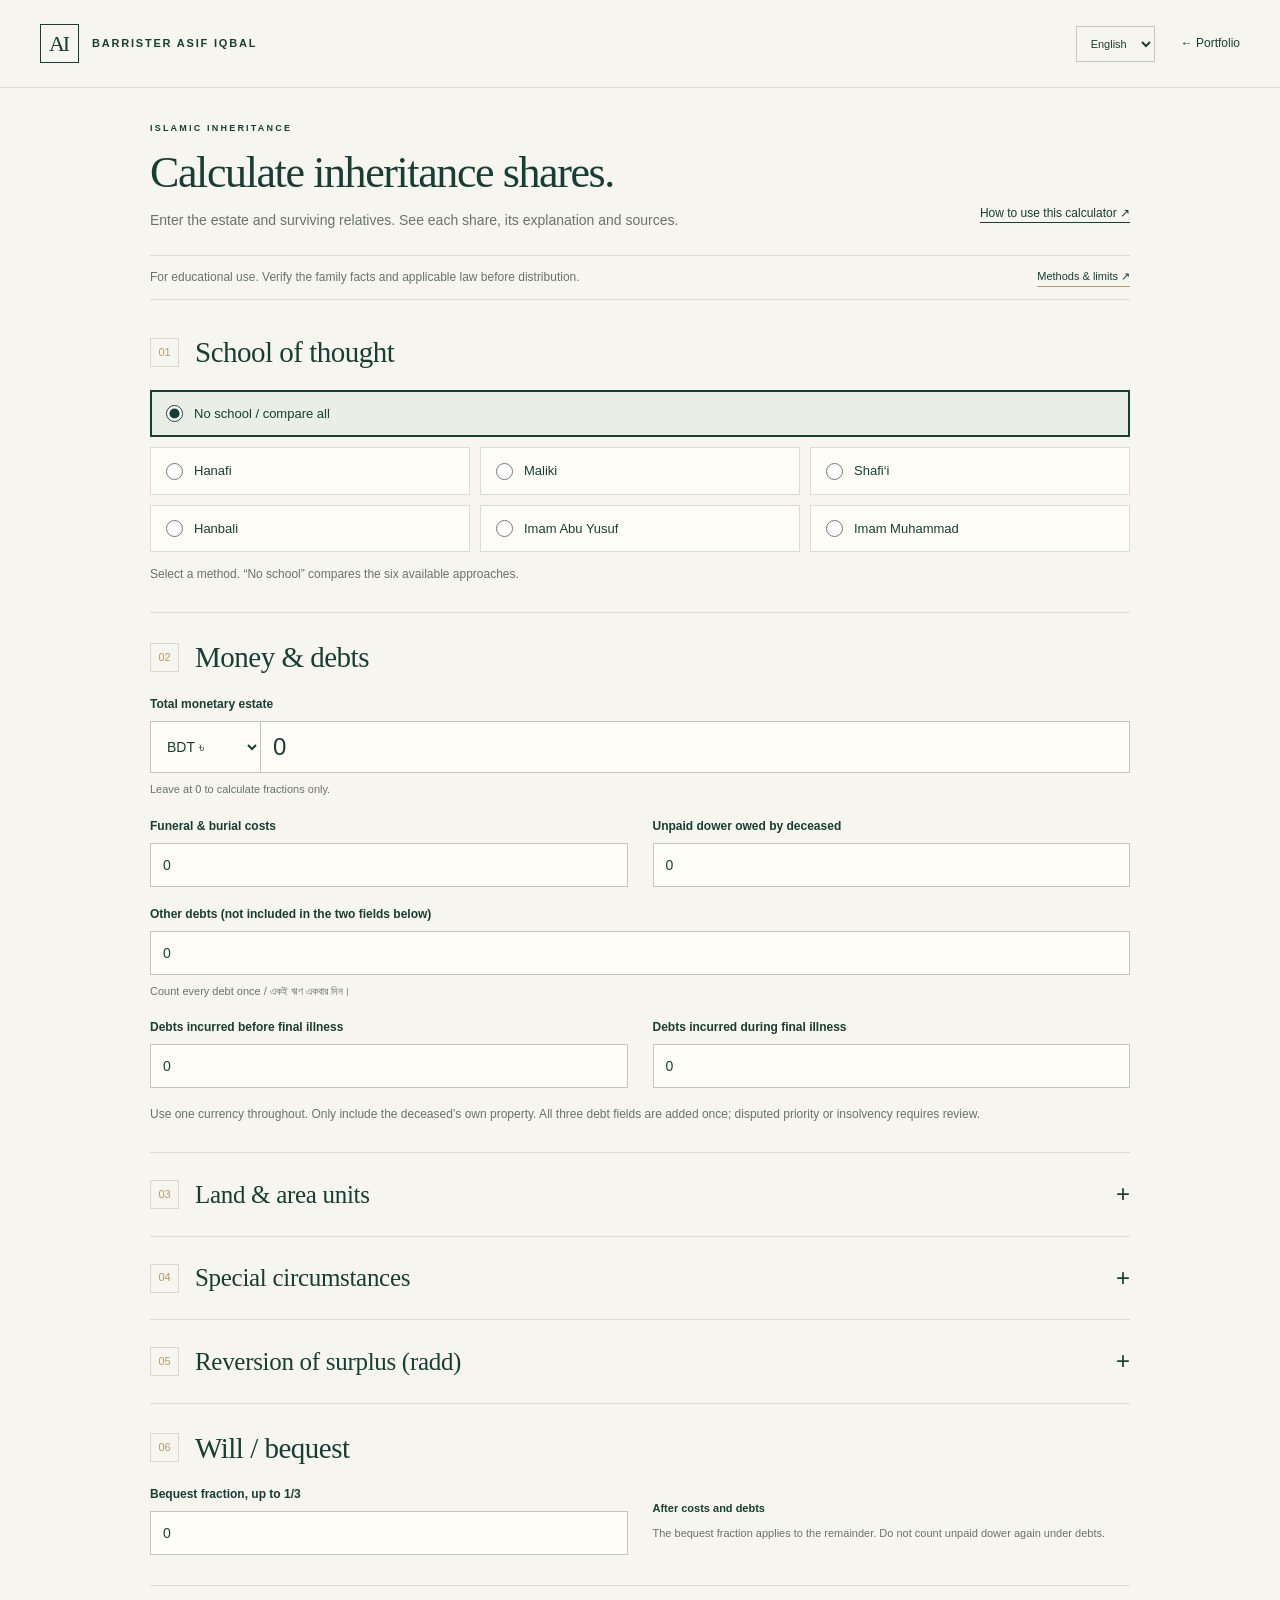
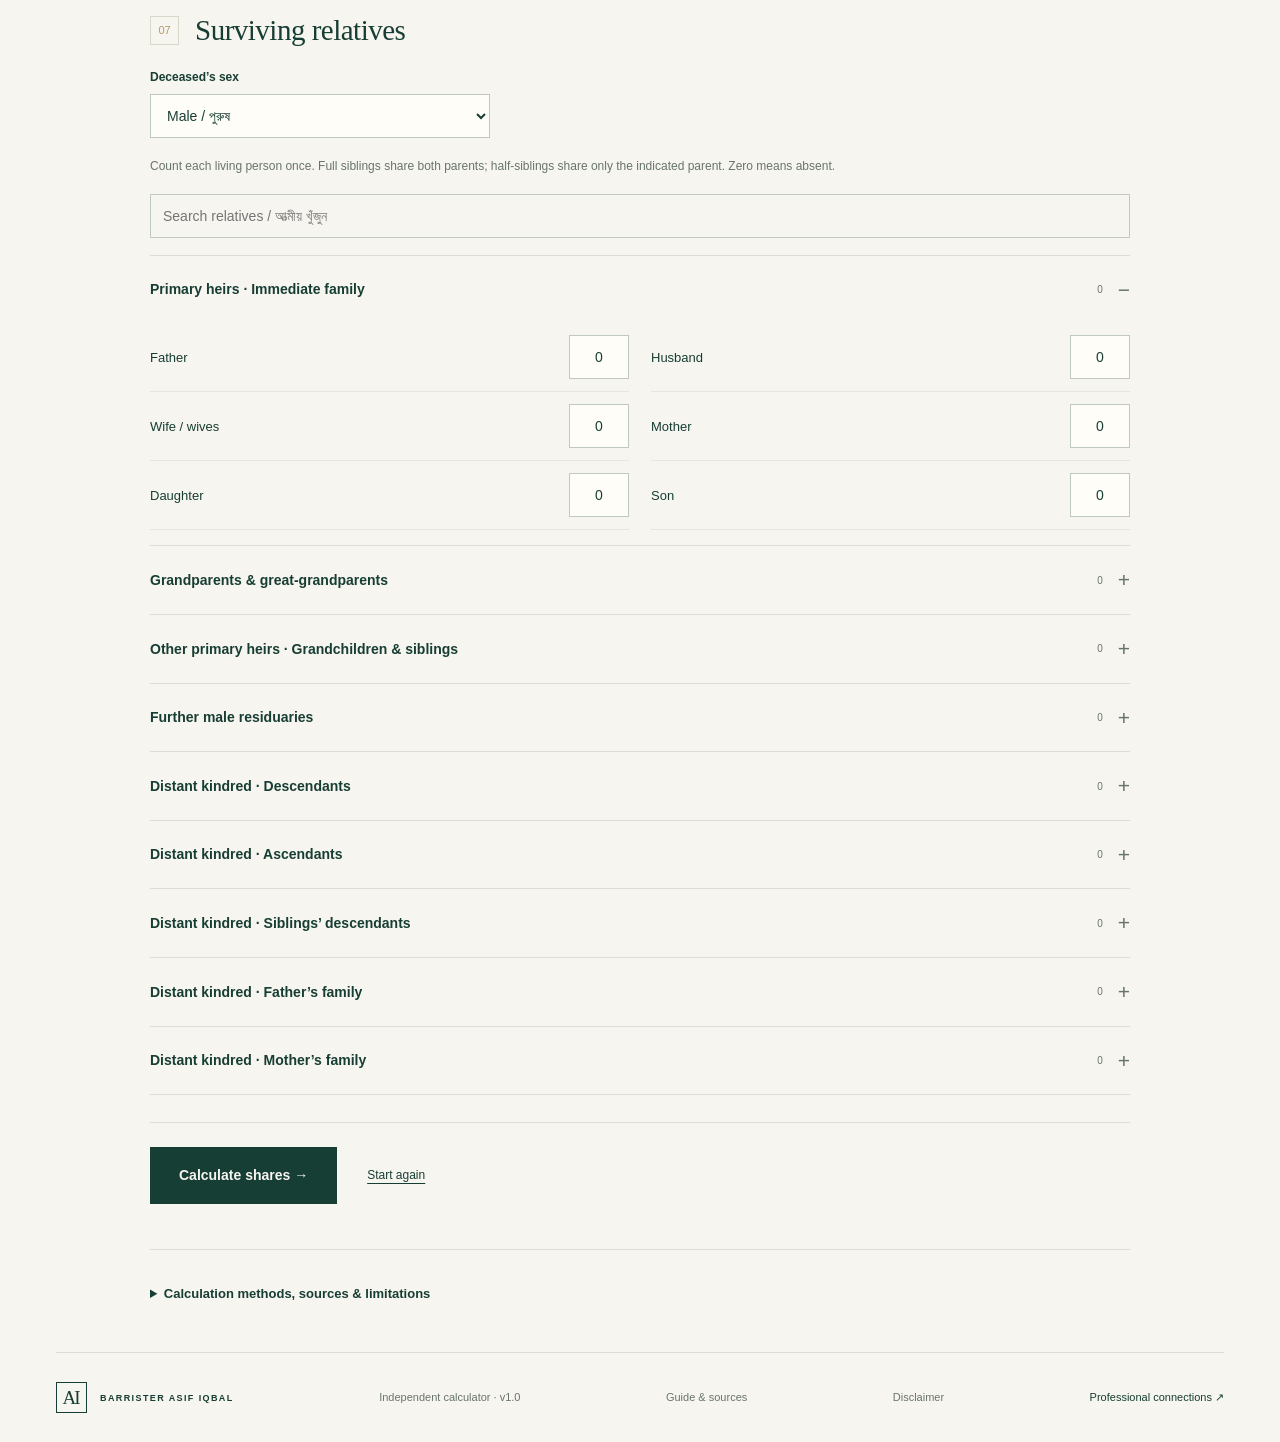
==== commit 6bf9dc35: "Reorder inheritance form to reference sequence and simplify mobile UX" ====
--- a/inheritance/index.html
+++ b/inheritance/index.html
@@ -1,4 +1,4 @@
-<!doctype html>
+<!DOCTYPE html>
 <html lang="en">
 <head>
 <meta charset="utf-8"><meta name="viewport" content="width=device-width,initial-scale=1">
@@ -7,43 +7,31 @@
 <meta name="theme-color" content="#173e34"><meta name="referrer" content="no-referrer">
 <meta http-equiv="Content-Security-Policy" content="default-src 'self'; script-src 'self'; style-src 'self' 'unsafe-inline'; img-src 'self' data:; connect-src 'none'; frame-src 'none'; object-src 'none'; base-uri 'self'; form-action 'none'">
 <link rel="canonical" href="https://asifiqbal23.github.io/barrister-asif-iqbal/inheritance/">
-<link rel="icon" href="../favicon.svg" type="image/svg+xml"><link rel="stylesheet" href="../style.css?v=calculator-1"><link rel="stylesheet" href="calculator.css?v=release-2">
-<script src="distant.js?v=release-1" defer></script><script src="engine.js?v=release-1" defer></script><script src="scenarios.js?v=release-1" defer></script><script src="heirs.js?v=release-1" defer></script><script src="references.js?v=release-1" defer></script><script src="calculator.js?v=release-1" defer></script>
+<link rel="icon" href="../favicon.svg" type="image/svg+xml"><link rel="stylesheet" href="../style.css?v=calculator-1"><link rel="stylesheet" href="calculator.css?v=ux-3">
+<script src="distant.js?v=release-1" defer></script><script src="engine.js?v=release-1" defer></script><script src="scenarios.js?v=release-1" defer></script><script src="heirs.js?v=ux-3" defer></script><script src="references.js?v=release-1" defer></script><script src="calculator.js?v=ux-3" defer></script>
 </head>
 <body class="calculator-page">
 <a class="skip" href="#main">Skip to content</a>
 <header class="header"><div class="nav-wrap"><a class="brand" href="../"><span class="monogram">AI</span><span>BARRISTER ASIF IQBAL</span></a><div class="tool-nav"><label class="sr-only" for="language">Interface language</label><select id="language"><option value="en">English</option><option value="bn">বাংলা</option></select><a href="../" data-en="← Portfolio" data-bn="← পোর্টফোলিও">← Portfolio</a></div></div></header>
 <main id="main">
-<section class="calc-hero wrap"><div><div class="eyebrow"><span class="dot"></span> PUBLIC RESOURCES · FARAID</div><h1 data-en="Inheritance, explained." data-bn="উত্তরাধিকার, ব্যাখ্যাসহ।">Inheritance, explained.</h1><p class="hero-lead" data-en="Explore the shares. Understand the reasoning. Follow the sources." data-bn="অংশের হিসাব দেখুন। কারণ বুঝুন। সূত্র যাচাই করুন।">Explore the shares. Understand the reasoning. Follow the sources.</p><p class="hero-sub" data-en="An independent Islamic inheritance calculator. Free to use, with all calculations performed in your browser." data-bn="নিজস্ব ইসলামি উত্তরাধিকার ক্যালকুলেটর। বিনামূল্যে ব্যবহার করুন; সব হিসাব আপনার ব্রাউজারেই হয়।">An independent Islamic inheritance calculator. Free to use, with all calculations performed in your browser.</p><div class="hero-tags"><span data-en="No sign-in" data-bn="লগইন লাগে না">No sign-in</span><span data-en="No data sent" data-bn="তথ্য পাঠানো হয় না">No data sent</span><span data-en="Exact fractions" data-bn="নির্ভুল ভগ্নাংশ">Exact fractions</span></div></div><div class="fraction-art" aria-hidden="true"><span>الفَرَائِض</span><div>½ <i>⅙</i> ⅓</div><small>CLARITY IN EVERY SHARE</small></div></section>
-<div class="scope-banner wrap"><b data-en="Educational calculator" data-bn="শিক্ষামূলক ক্যালকুলেটর">Educational calculator</b><p data-en="Results apply the selected juristic opinions to your inputs. They are educational, not a legal determination or fatwa. Read the assumptions and sources, including documented differences from the reference calculator, before relying on any result." data-bn="প্রদত্ত তথ্য ও নির্বাচিত ফিকহি মত অনুযায়ী শিক্ষামূলক হিসাব দেখানো হয়; এটি চূড়ান্ত আইনি সিদ্ধান্ত বা ফতোয়া নয়। ফল ব্যবহারের আগে অনুমান, সূত্র ও রেফারেন্স ক্যালকুলেটরের সঙ্গে নথিভুক্ত পার্থক্য পড়ুন।">Results apply the selected juristic opinions to your inputs. They are educational, not a legal determination or fatwa. Read the assumptions and sources, including documented differences from the reference calculator, before relying on any result.</p><a href="#coverage" data-en="Coverage ↓" data-bn="পরিধি ↓">Coverage ↓</a></div>
+<section class="calc-hero wrap task-hero"><div><div class="eyebrow">ISLAMIC INHERITANCE</div><h1 data-en="Calculate inheritance shares." data-bn="উত্তরাধিকারের হিসাব করুন।">Calculate inheritance shares.</h1><p class="hero-sub" data-en="Enter the estate and surviving relatives. See each share, its explanation and sources." data-bn="সম্পত্তি ও জীবিত আত্মীয়দের তথ্য দিন। অংশের হিসাব, ব্যাখ্যা ও সূত্র দেখুন।">Enter the estate and surviving relatives. See each share, its explanation and sources.</p></div><a class="help-link" href="guide.html" data-en="How to use this calculator ↗" data-bn="ব্যবহারবিধি ↗">How to use this calculator ↗</a></section>
+<div class="scope-banner wrap task-notice"><p data-en="For educational use. Verify the family facts and applicable law before distribution." data-bn="শিক্ষামূলক হিসাব। সম্পত্তি বণ্টনের আগে পরিবারের তথ্য ও প্রযোজ্য আইন যাচাই করুন।">For educational use. Verify the family facts and applicable law before distribution.</p><a href="guide.html#policy" data-en="Methods & limits ↗" data-bn="পদ্ধতি ও সীমা ↗">Methods &amp; limits ↗</a></div>
 <div class="calculator-layout wrap">
-<form id="inheritance-form" novalidate>
-<section class="form-section"><div class="step-title"><span>01</span><h2 data-en="Choose the approach" data-bn="হিসাবের পদ্ধতি">Choose the approach</h2></div><div class="field-grid">
-<label><span data-en="School / juristic method" data-bn="ফিকহি পদ্ধতি">School / juristic method</span><select id="method" name="method"><option value="hanafi">Hanafi / হানাফি</option><option value="maliki">Maliki / মালিকি</option><option value="shafii">Shafi‘i / শাফেয়ি</option><option value="hanbali">Hanbali / হাম্বলি</option><option value="yusuf">Imam Abu Yusuf / ইমাম আবু ইউসুফ</option><option value="muhammad">Imam Muhammad / ইমাম মুহাম্মদ</option><option value="none">No school selected / অনির্ধারিত</option></select></label>
-<label><span data-en="Deceased’s sex" data-bn="মৃত ব্যক্তির লিঙ্গ">Deceased’s sex</span><select id="sex" name="sex"><option value="male">Male / পুরুষ</option><option value="female">Female / নারী</option></select></label></div><p class="hint" data-en="The choice affects reversion, grandfather–sibling cases and distant-kindred treatment. Schools include differing opinions; see the stated policy below." data-bn="এই নির্বাচন রদ্দ, দাদার সঙ্গে ভাইবোন ও দূরবর্তী আত্মীয়ের হিসাবকে প্রভাবিত করে। নিচে ব্যবহৃত নীতিমালা দেখুন।">The choice affects reversion, grandfather–sibling cases and distant-kindred treatment. Schools include differing opinions; see the stated policy below.</p></section>
-<section class="form-section"><div class="step-title"><span>02</span><h2 data-en="Establish the estate" data-bn="সম্পত্তি ও দায়দেনা">Establish the estate</h2></div><div class="field-grid">
-<label class="wide"><span data-en="Monetary estate (enter 0 for shares only)" data-bn="টাকার পরিমাণ (শুধু অংশ জানতে ০ দিন)">Monetary estate (enter 0 for shares only)</span><div class="money-field"><select id="currency" aria-label="Currency"><option value="BDT">BDT ৳</option><option value="USD">USD $</option><option value="GBP">GBP £</option><option value="EUR">EUR €</option><option value="PKR">PKR</option><option value="INR">INR ₹</option><option value="SAR">SAR</option></select><input id="cash" name="cash" inputmode="decimal" value="0" autocomplete="off" aria-label="Monetary estate"></div></label>
-<label><span data-en="Funeral & burial costs" data-bn="দাফন ও অন্ত্যেষ্টিক্রিয়া ব্যয়">Funeral & burial costs</span><input id="funeral" inputmode="decimal" value="0" autocomplete="off"></label>
+<form id="inheritance-form" novalidate><section id="method-section" class="form-section"><div class="step-title"><span>01</span><h2 data-en="School of thought" data-bn="ফিকহি পদ্ধতি">School of thought</h2></div><fieldset class="method-options"><legend class="sr-only">School / juristic method</legend><label class="method-option method-all"><input type="radio" name="method-choice" value="none" checked><span data-en="No school / compare all" data-bn="কোনো মাজহাব নয় / সব তুলনা">No school / compare all</span></label><label class="method-option"><input type="radio" name="method-choice" value="hanafi"><span data-en="Hanafi" data-bn="হানাফি">Hanafi</span></label><label class="method-option"><input type="radio" name="method-choice" value="maliki"><span data-en="Maliki" data-bn="মালিকি">Maliki</span></label><label class="method-option"><input type="radio" name="method-choice" value="shafii"><span data-en="Shafi‘i" data-bn="শাফেয়ি">Shafi‘i</span></label><label class="method-option"><input type="radio" name="method-choice" value="hanbali"><span data-en="Hanbali" data-bn="হাম্বলি">Hanbali</span></label><label class="method-option"><input type="radio" name="method-choice" value="yusuf"><span data-en="Imam Abu Yusuf" data-bn="ইমাম আবু ইউসুফ">Imam Abu Yusuf</span></label><label class="method-option"><input type="radio" name="method-choice" value="muhammad"><span data-en="Imam Muhammad" data-bn="ইমাম মুহাম্মদ">Imam Muhammad</span></label></fieldset><p class="hint" data-en="Select a method. “No school” compares the six available approaches." data-bn="একটি পদ্ধতি বেছে নিন। “কোনো মাজহাব নয়” বাছলে ছয়টি পদ্ধতির ফল তুলনা করা যায়।">Select a method. “No school” compares the six available approaches.</p><select hidden id="method"><option selected value="none">No school / compare all</option><option value="hanafi">Hanafi / হানাফি</option><option value="maliki">Maliki / মালিকি</option><option value="shafii">Shafi‘i / শাফেয়ি</option><option value="hanbali">Hanbali / হাম্বলি</option><option value="yusuf">Imam Abu Yusuf / ইমাম আবু ইউসুফ</option><option value="muhammad">Imam Muhammad / ইমাম মুহাম্মদ</option></select></section><section id="estate-section" class="form-section"><div class="step-title"><span>02</span><h2 data-en="Money & debts" data-bn="টাকা ও দায়দেনা">Money &amp; debts</h2></div><div class="field-grid">
+<label class="wide"><span data-en="Total monetary estate" data-bn="মৃত ব্যক্তির মোট টাকার সম্পত্তি">Total monetary estate</span><div class="money-field"><select id="currency" aria-label="Currency"><option value="BDT">BDT ৳</option><option value="USD">USD $</option><option value="GBP">GBP £</option><option value="EUR">EUR €</option><option value="PKR">PKR</option><option value="INR">INR ₹</option><option value="SAR">SAR</option></select><input id="cash" name="cash" inputmode="decimal" value="0" autocomplete="off" aria-label="Monetary estate"></div><small data-en="Leave at 0 to calculate fractions only." data-bn="শুধু ভগ্নাংশের হিসাব চাইলে ০ রাখুন।">Leave at 0 to calculate fractions only.</small></label>
+<label><span data-en="Funeral & burial costs" data-bn="দাফন ও অন্ত্যেষ্টিক্রিয়া ব্যয়">Funeral &amp; burial costs</span><input id="funeral" inputmode="decimal" value="0" autocomplete="off"></label>
 <label><span data-en="Unpaid dower owed by deceased" data-bn="মৃত ব্যক্তির প্রদেয় বকেয়া দেনমোহর">Unpaid dower owed by deceased</span><input id="dower" inputmode="decimal" value="0" autocomplete="off"></label>
 <label class="wide"><span data-en="Other debts (not included in the two fields below)" data-bn="অন্যান্য ঋণ (নিচের দুই ঘরে দেওয়া ঋণ ছাড়া)">Other debts (not included in the two fields below)</span><input id="otherDebt" inputmode="decimal" value="0" autocomplete="off"><small>Count every debt once / একই ঋণ একবার দিন।</small></label>
 <label><span data-en="Debts incurred before final illness" data-bn="অন্তিম অসুস্থতার আগে গৃহীত ঋণ">Debts incurred before final illness</span><input id="debt1" inputmode="decimal" value="0" autocomplete="off"></label>
 <label><span data-en="Debts incurred during final illness" data-bn="অন্তিম অসুস্থতার সময়ে গৃহীত ঋণ">Debts incurred during final illness</span><input id="debt2" inputmode="decimal" value="0" autocomplete="off"></label>
-<label><span data-en="Bequest fraction, up to 1/3" data-bn="ওসিয়তের অংশ, সর্বোচ্চ ১/৩">Bequest fraction, up to 1/3</span><input id="will" inputmode="text" value="0" placeholder="e.g. 1/3" autocomplete="off"></label>
-<div class="field-note"><b data-en="After costs and debts" data-bn="ব্যয় ও ঋণ পরিশোধের পরে">After costs and debts</b><p data-en="The bequest fraction applies to the remainder. Do not count unpaid dower again under debts." data-bn="ওসিয়ত অবশিষ্ট সম্পদের ওপর গণনা হয়। দেনমোহর ঋণের ঘরে আবার যোগ করবেন না।">The bequest fraction applies to the remainder. Do not count unpaid dower again under debts.</p></div>
-</div><p class="hint" data-en="Use one currency throughout. Only include the deceased’s own property. All three debt fields are added once; disputed priority or insolvency requires review." data-bn="একই মুদ্রা ব্যবহার করুন। কেবল মৃত ব্যক্তির নিজস্ব সম্পদ অন্তর্ভুক্ত করুন। তিনটি ঘরের ঋণ একবার করে যোগ হয়; অগ্রাধিকার বিতর্ক বা দেউলিয়াত্বে পর্যালোচনা প্রয়োজন।">Use one currency throughout. Only include the deceased’s own property. All three debt fields are added once; disputed priority or insolvency requires review.</p></section>
-<section class="form-section"><div class="step-title"><span>03</span><h2 data-en="Identify the surviving relatives" data-bn="জীবিত আত্মীয়দের সংখ্যা">Identify the surviving relatives</h2></div><p class="hint" data-en="Count each living person once. Full siblings share both parents; half-siblings share only the indicated parent. Zero means absent." data-bn="প্রত্যেক জীবিত ব্যক্তিকে একবার গণনা করুন। সহোদরদের পিতা-মাতা উভয়ই একই। শূন্য মানে অনুপস্থিত।">Count each living person once. Full siblings share both parents; half-siblings share only the indicated parent. Zero means absent.</p><label class="heir-search"><span class="sr-only">Find a relative</span><input id="heir-search" type="search" placeholder="Find a relative / আত্মীয় খুঁজুন" autocomplete="off"></label><div id="heir-groups"></div><p id="no-heirs-found" hidden data-en="No matching relationship." data-bn="এ ধরনের সম্পর্ক পাওয়া যায়নি।">No matching relationship.</p><details class="settings" id="branch-settings" hidden><summary>Connecting family branches / আত্মীয়তার শাখা</summary><p class="hint">For Hanbali Tanzil, people in the same category can inherit through different deceased relatives. Enter one branch ID per person, separated by commas. Example: D1,D1,D2 means the first two are children of one daughter; the third is a child of another daughter. For two connecting generations use D1/P1. Use the same ID across fields when the connecting person is the same. Missing necessary branches stop the calculation.</p><div id="branch-fields" class="field-grid"></div></details></section>
-<section class="form-section"><div class="step-title"><span>04</span><h2 data-en="Land & special circumstances" data-bn="জমি ও বিশেষ পরিস্থিতি">Land & special circumstances</h2></div>
-<details class="settings"><summary data-en="Land allocation & unit conversion" data-bn="জমির ভাগ ও একক পরিবর্তন">Land allocation & unit conversion</summary><p class="hint" data-en="Enter only land already available to the heirs after debts, expenses and bequests. Cash deductions cannot be converted into land without a valuation; do not deduct them twice." data-bn="ঋণ, ব্যয় ও ওসিয়ত নিষ্পত্তির পর উত্তরাধিকারীদের জন্য থাকা জমি দিন। মূল্যায়ন ছাড়া টাকার দায় জমিতে রূপান্তর হয় না; একই দায় দুবার বাদ দেবেন না।">Enter only land already available to the heirs after debts, expenses and bequests. Cash deductions cannot be converted into land without a valuation; do not deduct them twice.</p><div class="field-grid"><label><span data-en="Net land area" data-bn="বণ্টনযোগ্য জমি">Net land area</span><input id="landArea" inputmode="decimal" value="0"></label><label><span data-en="Input unit" data-bn="জমির একক">Input unit</span><select id="landUnit"><option value="decimal">Decimal / শতক</option><option value="sqft">Square foot</option><option value="sqyd">Square yard</option><option value="sqm">Square metre</option><option value="acre">Acre</option><option value="pole">Square pole / perch</option><option value="marla">Marla (272.25 sq ft)</option><option value="kanal">Kanal (5,445 sq ft)</option><option value="custom">Custom unit</option></select></label></div><div class="field-grid" id="custom-land" hidden><label><span data-en="Custom unit name" data-bn="নিজস্ব এককের নাম">Custom unit name</span><input id="customName" value="Katha" maxlength="30"></label><label><span data-en="Base unit" data-bn="ভিত্তি একক">Base unit</span><select id="customBase"><option value="sqft">Square foot</option><option value="sqyd">Square yard</option><option value="sqm">Square metre</option></select></label><label><span data-en="Base units per custom unit" data-bn="প্রতি নিজস্ব এককে ভিত্তি এককের সংখ্যা">Base units per custom unit</span><input id="customSize" inputmode="decimal" value="720"></label></div><p class="hint" data-en="Local katha, bigha, marla and kanal definitions vary. Use a custom unit matching the land record." data-bn="এলাকাভেদে কাঠা, বিঘা, মারলা ও কানালের মাপ ভিন্ন। দলিল অনুযায়ী নিজস্ব একক নির্ধারণ করুন।">Local katha, bigha, marla and kanal definitions vary. Use a custom unit matching the land record.</p><fieldset class="output-units"><legend data-en="Show land results in" data-bn="ফলাফলের একক">Show land results in</legend><div id="output-units"></div></fieldset></details>
-<details class="settings"><summary data-en="Reversion (radd) policy" data-bn="রদ্দ বা অবশিষ্ট অংশ ফেরতের নীতি">Reversion (radd) policy</summary><label><span data-en="Treatment of an unallocated surplus" data-bn="অবশিষ্ট অংশের ব্যবস্থা">Treatment of an unallocated surplus</span><select id="radd"><option value="auto">School default / নির্বাচিত পদ্ধতির নীতি</option><option value="exclude">Return to non-spouse sharers / স্বামী-স্ত্রী ছাড়া রদ্দ</option><option value="include">Custom policy: include spouses / স্বামী-স্ত্রীসহ রদ্দ</option><option value="off">No reversion / রদ্দ বন্ধ</option></select></label><p class="hint" data-en="An override is a user-selected assumption, not a statement that every school adopts it. Unallocated property is shown separately for review, including any possible Bayt al-Mal treatment." data-bn="নীতি পরিবর্তন ব্যবহারকারীর নির্বাচিত অনুমান; সব মাজহাব এটি গ্রহণ করে এমন দাবি নয়। বায়তুল মালসহ সম্ভাব্য ব্যবস্থা পর্যালোচনার জন্য অবণ্টিত অংশ আলাদা দেখানো হয়।">An override is a user-selected assumption, not a statement that every school adopts it. Unallocated property is shown separately for review, including any possible Bayt al-Mal treatment.</p></details>
-<details class="settings"><summary data-en="Special cases & eligibility checks" data-bn="বিশেষ ঘটনা ও যোগ্যতার প্রশ্ন">Special cases & eligibility checks</summary><p class="hint" data-en="Select relevant circumstances. Unborn-child and uncertain-eligibility inputs produce alternative illustrations; other complex cases stop for review." data-bn="প্রযোজ্য ঘটনা নির্বাচন করুন। গর্ভস্থ সন্তান ও অনিশ্চিত যোগ্যতার সম্ভাব্য ফল আলাদা দেখানো হয়; অন্য জটিল ক্ষেত্রে পর্যালোচনা প্রয়োজন।">Select relevant circumstances. Unborn-child and uncertain-eligibility inputs produce alternative illustrations; other complex cases stop for review.</p><p class="hint">Do not enter an adopted child or foster relative as a blood relative solely because of adoption or fosterage. Enter any independently established blood relationship separately.</p><div id="special-options"></div><div class="field-grid" id="unborn-fields" hidden><label>Maximum unborn children to explore / গর্ভস্থ সন্তানের সর্বোচ্চ সংখ্যা<input id="unbornCount" inputmode="numeric" value="1" maxlength="1"><small>1–4; conditional outcomes, not a determination of the pregnancy.</small></label></div><div class="field-grid" id="uncertain-fields" hidden><label>Relative whose eligibility is uncertain<select id="uncertainHeir"></select></label><label>Number within that category<input id="uncertainCount" inputmode="numeric" value="1" maxlength="2"></label><p class="hint wide">Include these people in the family counts above. The results compare their inclusion and exclusion; the calculator does not decide eligibility.</p></div></details>
-</section>
-<div id="form-errors" role="alert" tabindex="-1" hidden></div><div class="calculate-actions"><button class="button primary" type="submit" data-en="Calculate & explain →" data-bn="হিসাব ও ব্যাখ্যা দেখুন →">Calculate & explain →</button><button class="reset-button" type="reset" data-en="Clear inputs" data-bn="সব মুছুন">Clear inputs</button></div>
-</form>
-<aside class="calc-sidebar"><div class="live-estate"><span class="eyebrow" data-en="YOUR WORKING ESTATE" data-bn="আপনার হিসাবের সম্পত্তি">YOUR WORKING ESTATE</span><strong id="estate-preview">BDT 0.00</strong><span data-en="After stated deductions and bequest" data-bn="দায়দেনা ও ওসিয়ত বাদে">After stated deductions and bequest</span><div class="mini-row"><span data-en="Entered relatives" data-bn="আত্মীয়ের সংখ্যা">Entered relatives</span><b id="heir-count">0</b></div><div class="mini-row"><span data-en="Method" data-bn="পদ্ধতি">Method</span><b id="method-preview">Hanafi</b></div><p data-en="A preview of your inputs, not an inheritance result." data-bn="এটি প্রদত্ত তথ্যের সারসংক্ষেপ; বণ্টনের ফল নয়।">A preview of your inputs, not an inheritance result.</p></div><div class="side-guide"><span class="eyebrow">HOW IT WORKS</span><ol><li data-en="Settle the estate’s obligations." data-bn="সম্পত্তির দায়দেনা নিষ্পত্তি করুন।">Settle the estate’s obligations.</li><li data-en="Record all relevant surviving heirs." data-bn="সব প্রাসঙ্গিক জীবিত আত্মীয় দিন।">Record all relevant surviving heirs.</li><li data-en="Review exact shares and exclusions." data-bn="অংশ ও বাদ পড়ার কারণ দেখুন।">Review exact shares and exclusions.</li><li data-en="Open the explanation and references." data-bn="ব্যাখ্যা ও সূত্র পড়ুন।">Open the explanation and references.</li></ol><label class="example-select">Worked examples / উদাহরণ<select id="example-choice"><option value="family">Wife, two sons & daughter</option><option value="parents">Spouse & both parents</option><option value="awl">Awl: shares exceed the estate</option><option value="radd">Radd: return of the surplus</option><option value="mushtaraka">Mushtarakah: shared siblings</option><option value="akdariyyah">Akdariyyah: grandfather & sister</option><option value="muaddah">Mu‘addah: documented difference</option><option value="tanzil">Tanzil: unequal family branches</option></select></label><button id="example" type="button" class="text-link" data-en="Load selected example ↗" data-bn="নির্বাচিত উদাহরণ দিন ↗">Load selected example ↗</button></div></aside>
+
+
+</div><p class="hint" data-en="Use one currency throughout. Only include the deceased’s own property. All three debt fields are added once; disputed priority or insolvency requires review." data-bn="একই মুদ্রা ব্যবহার করুন। কেবল মৃত ব্যক্তির নিজস্ব সম্পদ অন্তর্ভুক্ত করুন। তিনটি ঘরের ঋণ একবার করে যোগ হয়; অগ্রাধিকার বিতর্ক বা দেউলিয়াত্বে পর্যালোচনা প্রয়োজন।">Use one currency throughout. Only include the deceased’s own property. All three debt fields are added once; disputed priority or insolvency requires review.</p></section><section class="form-section optional-section" id="land-section"><details class="section-disclosure"><summary><span class="section-number">03</span><span class="section-name" data-en="Land & area units" data-bn="জমি ও পরিমাপের একক">Land &amp; area units</span><span class="disclosure-plus" aria-hidden="true">+</span></summary><div class="disclosure-content"><p class="hint" data-en="Enter only land already available to the heirs after debts, expenses and bequests. Cash deductions cannot be converted into land without a valuation; do not deduct them twice." data-bn="ঋণ, ব্যয় ও ওসিয়ত নিষ্পত্তির পর উত্তরাধিকারীদের জন্য থাকা জমি দিন। মূল্যায়ন ছাড়া টাকার দায় জমিতে রূপান্তর হয় না; একই দায় দুবার বাদ দেবেন না।">Enter only land already available to the heirs after debts, expenses and bequests. Cash deductions cannot be converted into land without a valuation; do not deduct them twice.</p><div class="field-grid"><label><span data-en="Input unit" data-bn="জমির একক">Input unit</span><select id="landUnit"><option value="decimal">Decimal / শতক</option><option value="sqft">Square foot</option><option value="sqyd">Square yard</option><option value="sqm">Square metre</option><option value="acre">Acre</option><option value="pole">Square pole / perch</option><option value="marla">Marla (272.25 sq ft)</option><option value="kanal">Kanal (5,445 sq ft)</option><option value="custom">Custom unit</option></select></label><label><span data-en="Net land area" data-bn="বণ্টনযোগ্য জমি">Net land area</span><input id="landArea" inputmode="decimal" value="0"></label></div><div class="field-grid" id="custom-land" hidden><label><span data-en="Custom unit name" data-bn="নিজস্ব এককের নাম">Custom unit name</span><input id="customName" value="Katha" maxlength="30"></label><label><span data-en="Base unit" data-bn="ভিত্তি একক">Base unit</span><select id="customBase"><option value="sqft">Square foot</option><option value="sqyd">Square yard</option><option value="sqm">Square metre</option></select></label><label><span data-en="Base units per custom unit" data-bn="প্রতি নিজস্ব এককে ভিত্তি এককের সংখ্যা">Base units per custom unit</span><input id="customSize" inputmode="decimal" value="720"></label></div><p class="hint" data-en="Local katha, bigha, marla and kanal definitions vary. Use a custom unit matching the land record." data-bn="এলাকাভেদে কাঠা, বিঘা, মারলা ও কানালের মাপ ভিন্ন। দলিল অনুযায়ী নিজস্ব একক নির্ধারণ করুন।">Local katha, bigha, marla and kanal definitions vary. Use a custom unit matching the land record.</p><fieldset class="output-units"><legend data-en="Show land results in" data-bn="ফলাফলের একক">Show land results in</legend><div id="output-units"></div></fieldset></div></details></section><section class="form-section optional-section" id="special-section"><details class="section-disclosure"><summary><span class="section-number">04</span><span class="section-name" data-en="Special circumstances" data-bn="বিশেষ পরিস্থিতি">Special circumstances</span><span class="disclosure-plus" aria-hidden="true">+</span></summary><div class="disclosure-content"><p class="hint" data-en="Select relevant circumstances. Unborn-child and uncertain-eligibility inputs produce alternative illustrations; other complex cases stop for review." data-bn="প্রযোজ্য ঘটনা নির্বাচন করুন। গর্ভস্থ সন্তান ও অনিশ্চিত যোগ্যতার সম্ভাব্য ফল আলাদা দেখানো হয়; অন্য জটিল ক্ষেত্রে পর্যালোচনা প্রয়োজন।">Select relevant circumstances. Unborn-child and uncertain-eligibility inputs produce alternative illustrations; other complex cases stop for review.</p><p class="hint">Do not enter an adopted child or foster relative as a blood relative solely because of adoption or fosterage. Enter any independently established blood relationship separately.</p><div id="special-options"></div><div class="field-grid" id="unborn-fields" hidden><label>Maximum unborn children to explore / গর্ভস্থ সন্তানের সর্বোচ্চ সংখ্যা<input id="unbornCount" inputmode="numeric" value="1" maxlength="1"><small>1–4; conditional outcomes, not a determination of the pregnancy.</small></label></div><div class="field-grid" id="uncertain-fields" hidden><label>Relative whose eligibility is uncertain<select id="uncertainHeir"></select></label><label>Number within that category<input id="uncertainCount" inputmode="numeric" value="1" maxlength="2"></label><p class="hint wide">Include these people in the surviving-relative counts in section 07. The results compare their inclusion and exclusion; the calculator does not decide eligibility.</p></div></div></details></section><section class="form-section optional-section" id="radd-section"><details class="section-disclosure"><summary><span class="section-number">05</span><span class="section-name" data-en="Reversion of surplus (radd)" data-bn="অবশিষ্ট অংশ ফেরত (রদ্দ)">Reversion of surplus (radd)</span><span class="disclosure-plus" aria-hidden="true">+</span></summary><div class="disclosure-content"><label><span data-en="Treatment of an unallocated surplus" data-bn="অবশিষ্ট অংশের ব্যবস্থা">Treatment of an unallocated surplus</span><select id="radd"><option value="auto">School default / নির্বাচিত পদ্ধতির নীতি</option><option value="exclude">Return to non-spouse sharers / স্বামী-স্ত্রী ছাড়া রদ্দ</option><option value="include">Custom policy: include spouses / স্বামী-স্ত্রীসহ রদ্দ</option><option value="off">No reversion / রদ্দ বন্ধ</option></select></label><p class="hint" data-en="An override is a user-selected assumption, not a statement that every school adopts it. Unallocated property is shown separately for review, including any possible Bayt al-Mal treatment." data-bn="নীতি পরিবর্তন ব্যবহারকারীর নির্বাচিত অনুমান; সব মাজহাব এটি গ্রহণ করে এমন দাবি নয়। বায়তুল মালসহ সম্ভাব্য ব্যবস্থা পর্যালোচনার জন্য অবণ্টিত অংশ আলাদা দেখানো হয়।">An override is a user-selected assumption, not a statement that every school adopts it. Unallocated property is shown separately for review, including any possible Bayt al-Mal treatment.</p></div></details></section><section class="form-section" id="will-section"><div class="step-title"><span>06</span><h2 data-en="Will / bequest" data-bn="ওসিয়ত">Will / bequest</h2></div><div class="field-grid"><label><span data-en="Bequest fraction, up to 1/3" data-bn="ওসিয়তের অংশ, সর্বোচ্চ ১/৩">Bequest fraction, up to 1/3</span><input id="will" inputmode="text" value="0" placeholder="e.g. 1/3" autocomplete="off"></label><div class="field-note"><b data-en="After costs and debts" data-bn="ব্যয় ও ঋণ পরিশোধের পরে">After costs and debts</b><p data-en="The bequest fraction applies to the remainder. Do not count unpaid dower again under debts." data-bn="ওসিয়ত অবশিষ্ট সম্পদের ওপর গণনা হয়। দেনমোহর ঋণের ঘরে আবার যোগ করবেন না।">The bequest fraction applies to the remainder. Do not count unpaid dower again under debts.</p></div></div></section><section id="heirs-section" class="form-section"><div class="step-title"><span>07</span><h2 data-en="Surviving relatives" data-bn="জীবিত উত্তরাধিকারী">Surviving relatives</h2></div><label class="sex-field"><span data-en="Deceased’s sex" data-bn="মৃত ব্যক্তির লিঙ্গ">Deceased’s sex</span><select id="sex" name="sex"><option value="male">Male / পুরুষ</option><option value="female">Female / নারী</option></select></label><p class="hint" data-en="Count each living person once. Full siblings share both parents; half-siblings share only the indicated parent. Zero means absent." data-bn="প্রত্যেক জীবিত ব্যক্তিকে একবার গণনা করুন। সহোদরদের পিতা-মাতা উভয়ই একই। শূন্য মানে অনুপস্থিত।">Count each living person once. Full siblings share both parents; half-siblings share only the indicated parent. Zero means absent.</p><label class="heir-search"><span class="sr-only">Find a relative</span><input id="heir-search" type="search" placeholder="Search relatives / আত্মীয় খুঁজুন" autocomplete="off"></label><div id="heir-groups"></div><p id="no-heirs-found" hidden data-en="No matching relationship." data-bn="এ ধরনের সম্পর্ক পাওয়া যায়নি।">No matching relationship.</p><details class="settings" id="branch-settings" hidden><summary>Connecting family branches / আত্মীয়তার শাখা</summary><p class="hint">For Hanbali Tanzil, people in the same category can inherit through different deceased relatives. Enter one branch ID per person, separated by commas. Example: D1,D1,D2 means the first two are children of one daughter; the third is a child of another daughter. For two connecting generations use D1/P1. Use the same ID across fields when the connecting person is the same. Missing necessary branches stop the calculation.</p><div id="branch-fields" class="field-grid"></div></details></section><div class="input-summary" id="input-summary" hidden aria-live="polite"><div><span data-en="Relatives entered" data-bn="প্রদত্ত আত্মীয়">Relatives entered</span><b id="heir-count">0</b></div><div><span data-en="Method" data-bn="পদ্ধতি">Method</span><b id="method-preview"></b></div><div><span data-en="Monetary estate after deductions" data-bn="দায়দেনা ও ওসিয়ত বাদে টাকা">Monetary estate after deductions</span><b id="estate-preview"></b></div></div><div id="form-errors" role="alert" tabindex="-1" hidden></div><div class="calculate-actions"><button class="button primary" type="submit" data-en="Calculate shares →" data-bn="হিসাব দেখুন →">Calculate shares →</button><button class="reset-button" type="reset" data-en="Start again" data-bn="নতুন করে শুরু">Start again</button></div></form>
+
 </div>
-<section class="results wrap" id="results" tabindex="-1" hidden aria-labelledby="results-heading"><div class="results-header"><div><span class="eyebrow" data-en="ILLUSTRATIVE DISTRIBUTION" data-bn="উদাহরণভিত্তিক বণ্টন">ILLUSTRATIVE DISTRIBUTION</span><h2 id="results-heading" data-en="Your calculation, explained." data-bn="আপনার হিসাব, ব্যাখ্যাসহ।">Your calculation, explained.</h2></div><div class="export-actions"><button id="print" class="button outline" type="button" data-en="Print / Save PDF" data-bn="প্রিন্ট / PDF">Print / Save PDF</button><button id="csv" class="text-link" type="button" data-en="Download CSV ↓" data-bn="CSV ডাউনলোড ↓">Download CSV ↓</button></div></div><div id="scenario-content"></div><div id="result-content"></div></section>
-<section class="coverage wrap" id="coverage"><div><span class="eyebrow">SCOPE & SOURCES</span><h2 data-en="Know what is being calculated." data-bn="কী হিসাব হচ্ছে, জেনে নিন।">Know what is being calculated.</h2></div><div><p data-en="This independent educational version covers prescribed shares, common blocking rules, residuaries, awl, configurable radd, Umariyyah, Mushtarakah and specified grandfather–sibling cases including Akdariyyah. It offers 67 relative categories for recording the family." data-bn="এই স্বতন্ত্র শিক্ষামূলক সংস্করণে নির্ধারিত অংশ, সাধারণ হাজব, আসাবা, আওল, রদ্দ, উমারিয়্যাহ, মুশতারাকাহ এবং আকদারিয়্যাহসহ নির্দিষ্ট দাদা-ভাইবোনের হিসাব আছে। পরিবারের তথ্য দেওয়ার জন্য ৬৭টি সম্পর্কের ঘর রয়েছে।">This independent educational version covers prescribed shares, common blocking rules, residuaries, awl, configurable radd, Umariyyah, Mushtarakah and specified grandfather–sibling cases including Akdariyyah. It offers 67 relative categories for recording the family.</p><p data-en="This is not an implementation of every case. Selected distant-kindred rules are implemented with explicit branch information where needed. Unborn-child and uncertain-eligibility outcomes are conditional. Multiple relationships, successive estates, Bangladesh statutory representation and bequests to heirs require individual review. English and Bengali interfaces are provided; detailed rule explanations remain in English." data-bn="সব ঘটনার পূর্ণ সমাধান এতে নেই। নির্বাচিত দূরবর্তী আত্মীয়ের নিয়মে প্রয়োজনমতো শাখার তথ্য লাগে। গর্ভস্থ সন্তান ও অনিশ্চিত যোগ্যতার ফল শর্তসাপেক্ষ। একাধিক সম্পর্ক, ধারাবাহিক সম্পত্তি, বাংলাদেশের বিধিবদ্ধ প্রতিনিধিত্ব ও উত্তরাধিকারীকে ওসিয়তের বিষয়ে পর্যালোচনা প্রয়োজন। বাংলা ও ইংরেজি ইন্টারফেস আছে; বিস্তারিত নিয়মের ব্যাখ্যা ইংরেজিতে।">This is not an implementation of every case. Selected distant-kindred rules are implemented with explicit branch information where needed. Unborn-child and uncertain-eligibility outcomes are conditional. Multiple relationships, successive estates, Bangladesh statutory representation and bequests to heirs require individual review. English and Bengali interfaces are provided; detailed rule explanations remain in English.</p><p>For Bangladesh, review <a href="https://bdlaws.minlaw.gov.bd/act-print-305/section-print-13528.html" target="_blank" rel="noopener noreferrer">section 4 of the Muslim Family Laws Ordinance, 1961</a> where a child of the deceased died earlier leaving children. This calculator does not apply that statutory adjustment automatically.</p><p>Results include case-specific source links and original explanatory text. No calculator code or explanations have been copied from the reference website. <a href="guide.html#policy">Read the calculation policy and coverage record ↗</a>.</p><p><a href="guide.html#comparison">See the observed comparisons and known differences ↗</a>. This release does not claim identical results for every reference-site case.</p><p>This tool is not independently certified by a scholar, court or chamber. It provides general information and does not create an advocate–client relationship. <a href="../#disclaimer">Portfolio disclaimer ↗</a>.</p></div></section>
+<section class="results wrap" id="results" tabindex="-1" hidden aria-labelledby="results-heading"><div class="results-header"><div><span class="eyebrow" data-en="CALCULATED SHARES" data-bn="অংশের হিসাব">CALCULATED SHARES</span><h2 id="results-heading" data-en="Your calculation, explained." data-bn="আপনার হিসাব, ব্যাখ্যাসহ।">Your calculation, explained.</h2></div><div class="export-actions"><button id="print" class="button outline" type="button" data-en="Print / Save PDF" data-bn="প্রিন্ট / PDF">Print / Save PDF</button><button id="csv" class="text-link" type="button" data-en="Download CSV ↓" data-bn="CSV ডাউনলোড ↓">Download CSV ↓</button></div></div><div id="scenario-content"></div><div id="result-content"></div></section>
+<section class="coverage wrap" id="coverage"><details class="coverage-details"><summary data-en="Calculation methods, sources & limitations" data-bn="হিসাবের পদ্ধতি, সূত্র ও সীমাবদ্ধতা">Calculation methods, sources &amp; limitations</summary><div class="coverage-body"><p data-en="This independent educational version covers prescribed shares, common blocking rules, residuaries, awl, configurable radd, Umariyyah, Mushtarakah and specified grandfather–sibling cases including Akdariyyah. It offers 67 relative categories for recording the family." data-bn="এই স্বতন্ত্র শিক্ষামূলক সংস্করণে নির্ধারিত অংশ, সাধারণ হাজব, আসাবা, আওল, রদ্দ, উমারিয়্যাহ, মুশতারাকাহ এবং আকদারিয়্যাহসহ নির্দিষ্ট দাদা-ভাইবোনের হিসাব আছে। পরিবারের তথ্য দেওয়ার জন্য ৬৭টি সম্পর্কের ঘর রয়েছে।">This independent educational version covers prescribed shares, common blocking rules, residuaries, awl, configurable radd, Umariyyah, Mushtarakah and specified grandfather–sibling cases including Akdariyyah. It offers 67 relative categories for recording the family.</p><p data-en="This is not an implementation of every case. Selected distant-kindred rules are implemented with explicit branch information where needed. Unborn-child and uncertain-eligibility outcomes are conditional. Multiple relationships, successive estates, Bangladesh statutory representation and bequests to heirs require individual review. English and Bengali interfaces are provided; detailed rule explanations remain in English." data-bn="সব ঘটনার পূর্ণ সমাধান এতে নেই। নির্বাচিত দূরবর্তী আত্মীয়ের নিয়মে প্রয়োজনমতো শাখার তথ্য লাগে। গর্ভস্থ সন্তান ও অনিশ্চিত যোগ্যতার ফল শর্তসাপেক্ষ। একাধিক সম্পর্ক, ধারাবাহিক সম্পত্তি, বাংলাদেশের বিধিবদ্ধ প্রতিনিধিত্ব ও উত্তরাধিকারীকে ওসিয়তের বিষয়ে পর্যালোচনা প্রয়োজন। বাংলা ও ইংরেজি ইন্টারফেস আছে; বিস্তারিত নিয়মের ব্যাখ্যা ইংরেজিতে।">This is not an implementation of every case. Selected distant-kindred rules are implemented with explicit branch information where needed. Unborn-child and uncertain-eligibility outcomes are conditional. Multiple relationships, successive estates, Bangladesh statutory representation and bequests to heirs require individual review. English and Bengali interfaces are provided; detailed rule explanations remain in English.</p><p>For Bangladesh, review <a href="https://bdlaws.minlaw.gov.bd/act-print-305/section-print-13528.html" target="_blank" rel="noopener noreferrer">section 4 of the Muslim Family Laws Ordinance, 1961</a> where a child of the deceased died earlier leaving children. This calculator does not apply that statutory adjustment automatically.</p><p>Results include case-specific source links and original explanatory text. No calculator code or explanations have been copied from the reference website. <a href="guide.html#policy">Read the calculation policy and coverage record ↗</a>.</p><p><a href="guide.html#comparison">See the observed comparisons and known differences ↗</a>. This release does not claim identical results for every reference-site case.</p><p>This tool is not independently certified by a scholar, court or chamber. It provides general information and does not create an advocate–client relationship. <a href="../#disclaimer">Portfolio disclaimer ↗</a>.</p></div></details></section>
 </main>
-<footer class="wrap footer"><a class="brand" href="../"><span class="monogram">AI</span><span>BARRISTER ASIF IQBAL</span></a><span>Independent calculator · v1.0</span><a href="guide.html">Guide & sources</a><a href="../#disclaimer">Disclaimer</a><a href="../#contact">Professional connections ↗</a></footer>
+<footer class="wrap footer"><a class="brand" href="../"><span class="monogram">AI</span><span>BARRISTER ASIF IQBAL</span></a><span>Independent calculator · v1.0</span><a href="guide.html">Guide &amp; sources</a><a href="../#disclaimer">Disclaimer</a><a href="../#contact">Professional connections ↗</a></footer>
 <noscript><p class="wrap">Enable JavaScript to run the calculator. Calculations take place locally in your browser.</p></noscript>
 </body></html>
--- a/inheritance/calculator.css
+++ b/inheritance/calculator.css
@@ -10,3 +10,8 @@
 .calculator-page [hidden]{display:none!important}
 
 .difference-note{border-left:4px solid #a47b35;background:#f8f0dd;padding:20px 24px;margin:24px 0}.difference-note h3{font:400 24px var(--serif);margin-top:0}.difference-note p{font-size:14px;line-height:1.8}.example-select{display:block;margin:20px 0 10px;font-size:12px}.example-select select{margin-top:8px;max-width:100%}.guide{max-width:960px;padding:45px 0 75px}.guide h1{font:400 clamp(35px,5vw,56px) var(--serif)}.guide h2{font:400 30px var(--serif);margin-top:42px}.guide p,.guide li{font-size:15px;line-height:1.85}.guide table{border-collapse:collapse;width:100%;font-size:13px}.guide th,.guide td{padding:14px 12px;text-align:left;vertical-align:top;border-bottom:1px solid var(--line)}.guide th{background:#e9ede4}.guide a{color:#285846;text-decoration:underline;text-underline-offset:3px}.guide .quicklinks{display:flex;gap:20px;flex-wrap:wrap}.guide details{border-bottom:1px solid var(--line);padding:16px 0}.guide summary{font-weight:600;cursor:pointer}.guide .table-scroll{overflow:auto}.guide code{font-size:12px;background:#e9ede4;padding:2px 5px}@media(max-width:600px){.guide{padding-top:25px}.guide p,.guide li{font-size:14px}.difference-note{padding:16px}.difference-note p{font-size:12px}}
+/* Task-focused form: reference sequence, independent presentation. */
+.calculator-page .task-hero,.calculator-page .task-notice,.calculator-page .calculator-layout,.calculator-page .results,.calculator-page .coverage{max-width:980px}
+.task-hero{display:flex;align-items:flex-end;justify-content:space-between;gap:30px;padding:34px 0 22px}.task-hero h1{font-size:44px;letter-spacing:-1.4px;margin:13px 0 12px}.task-hero .hero-sub{font-size:14px;max-width:650px}.task-hero .eyebrow{font-size:9px}.help-link{white-space:nowrap;font-size:12px;text-decoration:underline;text-underline-offset:5px;padding:10px 0}.task-notice{padding:12px 0;gap:20px}.task-notice p{font-size:12px;line-height:1.6}.task-notice>a{font-size:11px}.calculator-layout{display:block;padding:8px 0 45px}.form-section{padding:27px 0}.step-title{margin-bottom:20px}.step-title h2{font-size:29px}.field-grid{gap:18px 25px}.calculator-page label>span{font-size:12px}.calculator-page label>small{display:block;font-size:11px;line-height:1.7;color:var(--muted);margin-top:7px}.hint{font-size:12px;line-height:1.75}.method-options{border:0;padding:0;margin:0;display:grid;grid-template-columns:repeat(3,minmax(0,1fr));gap:10px}.method-option{display:flex;align-items:center;gap:11px;padding:13px 15px;border:1px solid var(--line);background:#fffdf7;cursor:pointer;min-width:0}.method-option:has(input:checked){border-color:var(--ink);background:#e9eee6;box-shadow:inset 0 0 0 1px var(--ink)}.method-option.method-all{grid-column:1/-1}.calculator-page .method-option>span{font-size:13px;font-weight:500;margin:0;line-height:1.5}.calculator-page .method-option>input[type=radio]{width:17px;height:17px;min-height:17px;min-width:17px;flex-shrink:0;accent-color:var(--ink);margin:0;padding:0}.method-options+.hint{margin-top:12px}.optional-section{padding:0}.section-disclosure>summary{display:flex;align-items:center;gap:16px;cursor:pointer;list-style:none;padding:22px 0}.section-disclosure>summary::-webkit-details-marker{display:none}.section-number{font-size:11px;color:var(--accent);border:1px solid #d7d8ca;width:29px;height:29px;display:grid;place-items:center;flex-shrink:0}.section-name{font:400 25px/1.35 var(--serif);letter-spacing:-.3px}.disclosure-plus{margin-left:auto;font-size:24px;font-weight:400}.section-disclosure[open] .disclosure-plus{font-size:0}.section-disclosure[open] .disclosure-plus:after{content:'−';font-size:24px}.disclosure-content{padding:0 0 25px 45px}.disclosure-content>.hint:first-child{margin-top:0}.sex-field{display:block;max-width:340px;margin-bottom:18px}.heir-group summary{font-size:14px}.heir-field span{font-size:13px!important}.heir-search input{font-size:14px!important}.input-summary{display:flex;flex-wrap:wrap;gap:18px 35px;padding:20px 0;border-bottom:1px solid var(--line);font-size:12px}.input-summary>div{display:flex;flex-direction:column;gap:5px}.input-summary span{color:var(--muted);font-size:11px}.input-summary b{font-weight:500}.calculate-actions{margin-top:24px;gap:24px}.calculate-actions>.button{min-height:48px;font-size:14px;padding:16px 28px}.coverage{display:block;padding:24px 0 38px}.coverage-details>summary{font-size:13px;font-weight:600;cursor:pointer;padding:10px 0}.coverage-body{padding-top:18px;max-width:820px}.coverage p{font-size:12px}.calculation-details>summary{font:400 27px/1.3 var(--serif);cursor:pointer;padding:4px 0}.calculation-details{padding:20px 0}.calculation-details .source-links{margin-bottom:8px}.explanation summary{min-height:36px}.results-header h2{font-size:36px}.result-meta{margin-bottom:16px}
+@media(max-width:600px){.calculator-page .nav-wrap{height:64px}.calculator-page .brand{font-size:8px;letter-spacing:.8px}.tool-nav{gap:12px}.task-hero{display:block;padding:24px 0 17px}.task-hero h1{font-size:35px;line-height:1.12;letter-spacing:-1px;margin:10px 0}.task-hero .hero-sub{font-size:13px;line-height:1.7}.help-link{display:inline-block;font-size:11px;padding:9px 0 0}.task-notice{display:block;padding:11px 0}.task-notice p{font-size:11px;margin:0 0 5px}.task-notice>a{font-size:10px}.calculator-layout{padding-top:3px}.form-section{padding:23px 0}.optional-section{padding:0}.step-title h2{font-size:26px}.method-options{grid-template-columns:1fr 1fr;gap:8px}.method-option{padding:11px 10px;gap:9px;min-height:46px}.calculator-page .method-option>span{font-size:12px;line-height:1.45}.calculator-page input:not([type=checkbox]):not([type=radio]),.calculator-page select{font-size:16px}.calculator-page label>span{font-size:12px}.calculator-page .tool-nav select{font-size:11px;min-height:38px}.field-grid{gap:18px;grid-template-columns:1fr}.money-field input{font-size:23px!important}.field-note{padding:0}.hint{font-size:12px}.section-disclosure>summary{padding:19px 0;gap:12px}.section-name{font-size:23px}.disclosure-content{padding-left:0}.heir-fields{gap:0 16px}.heir-field span{font-size:12px!important;min-height:30px}.heir-group summary{font-size:13px;gap:10px;line-height:1.6}.group-count{flex-shrink:0}.calculate-actions>.button{flex:1;font-size:14px;padding:15px 16px}.calculate-actions{gap:17px}.reset-button{font-size:12px}.input-summary{gap:13px 24px}.results-header h2{font-size:32px}.explanations>h3,.calculation-details>summary{font-size:25px}.coverage-details>summary{line-height:1.6}.calculator-page .footer{gap:18px}html[lang=bn] .task-hero h1{font-size:31px;line-height:1.35}html[lang=bn] .section-name{line-height:1.55}}
+@media(prefers-reduced-motion:reduce){html{scroll-behavior:auto!important}}
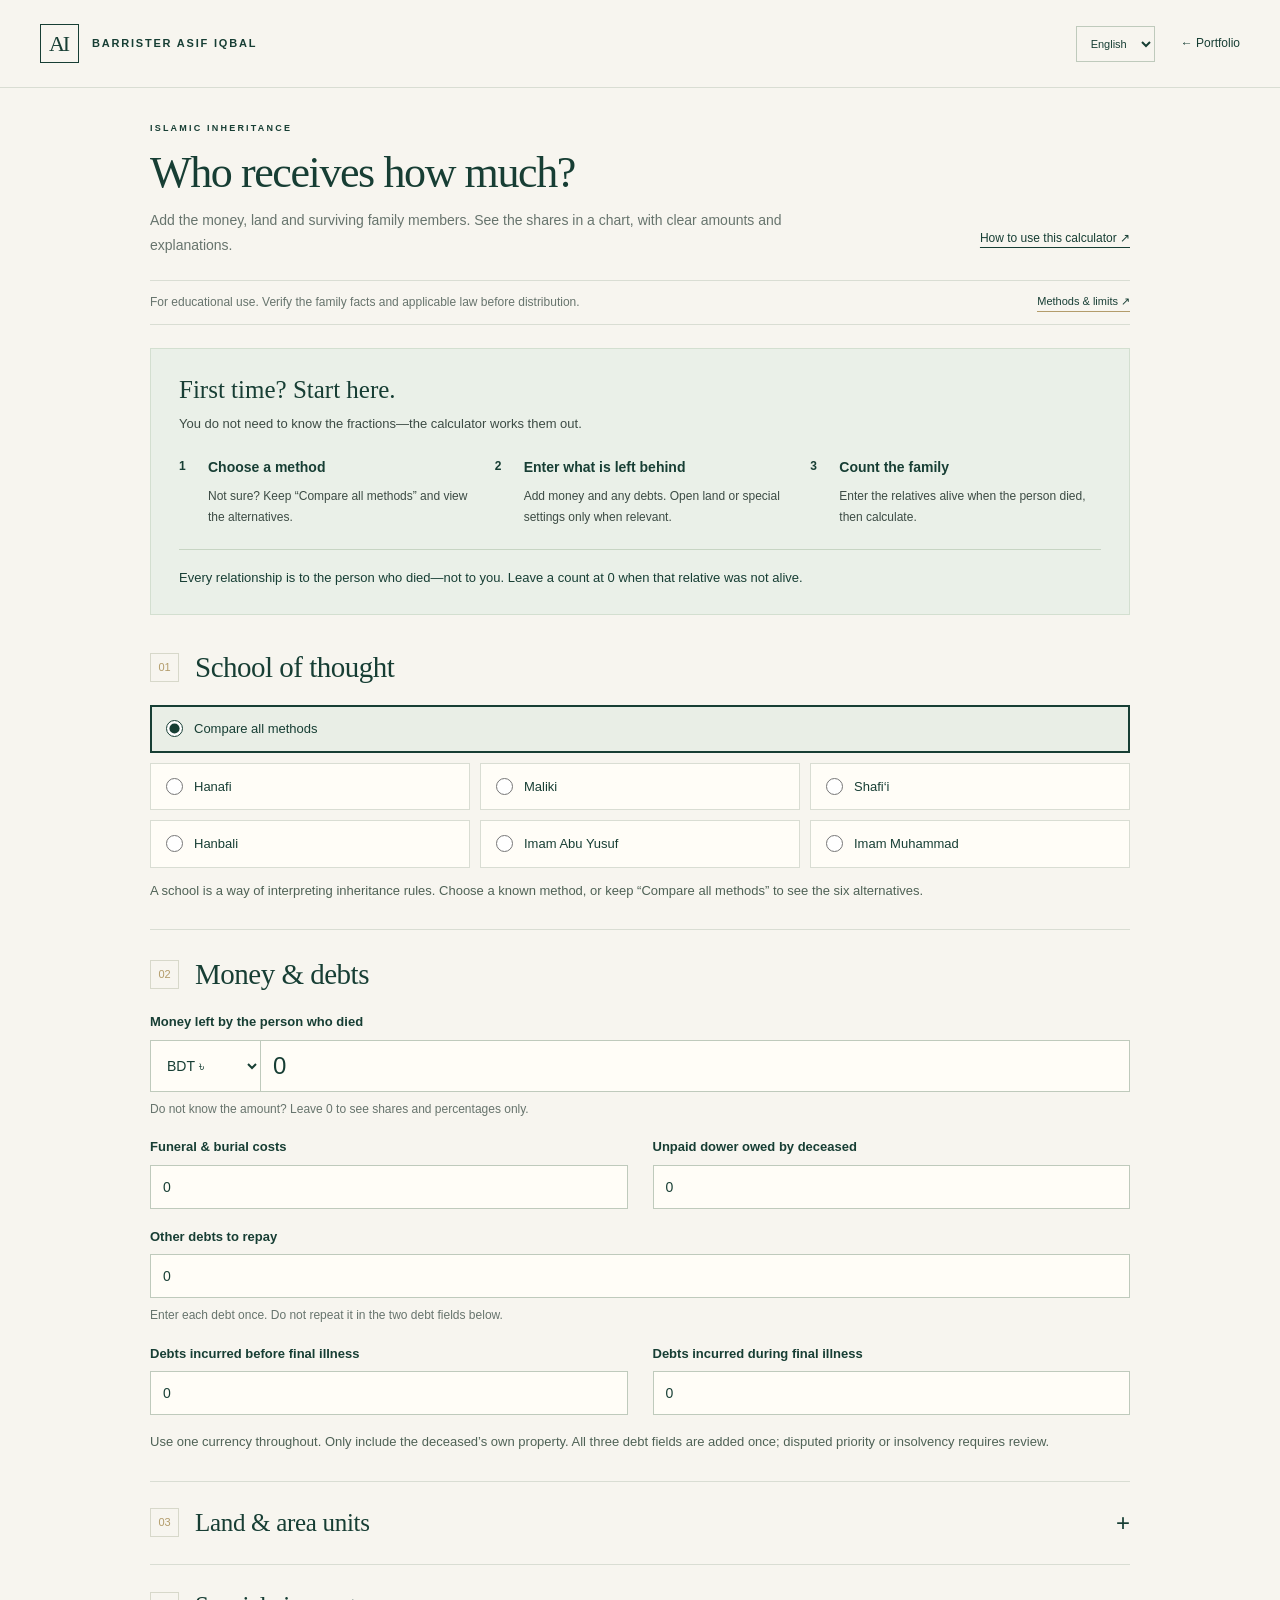
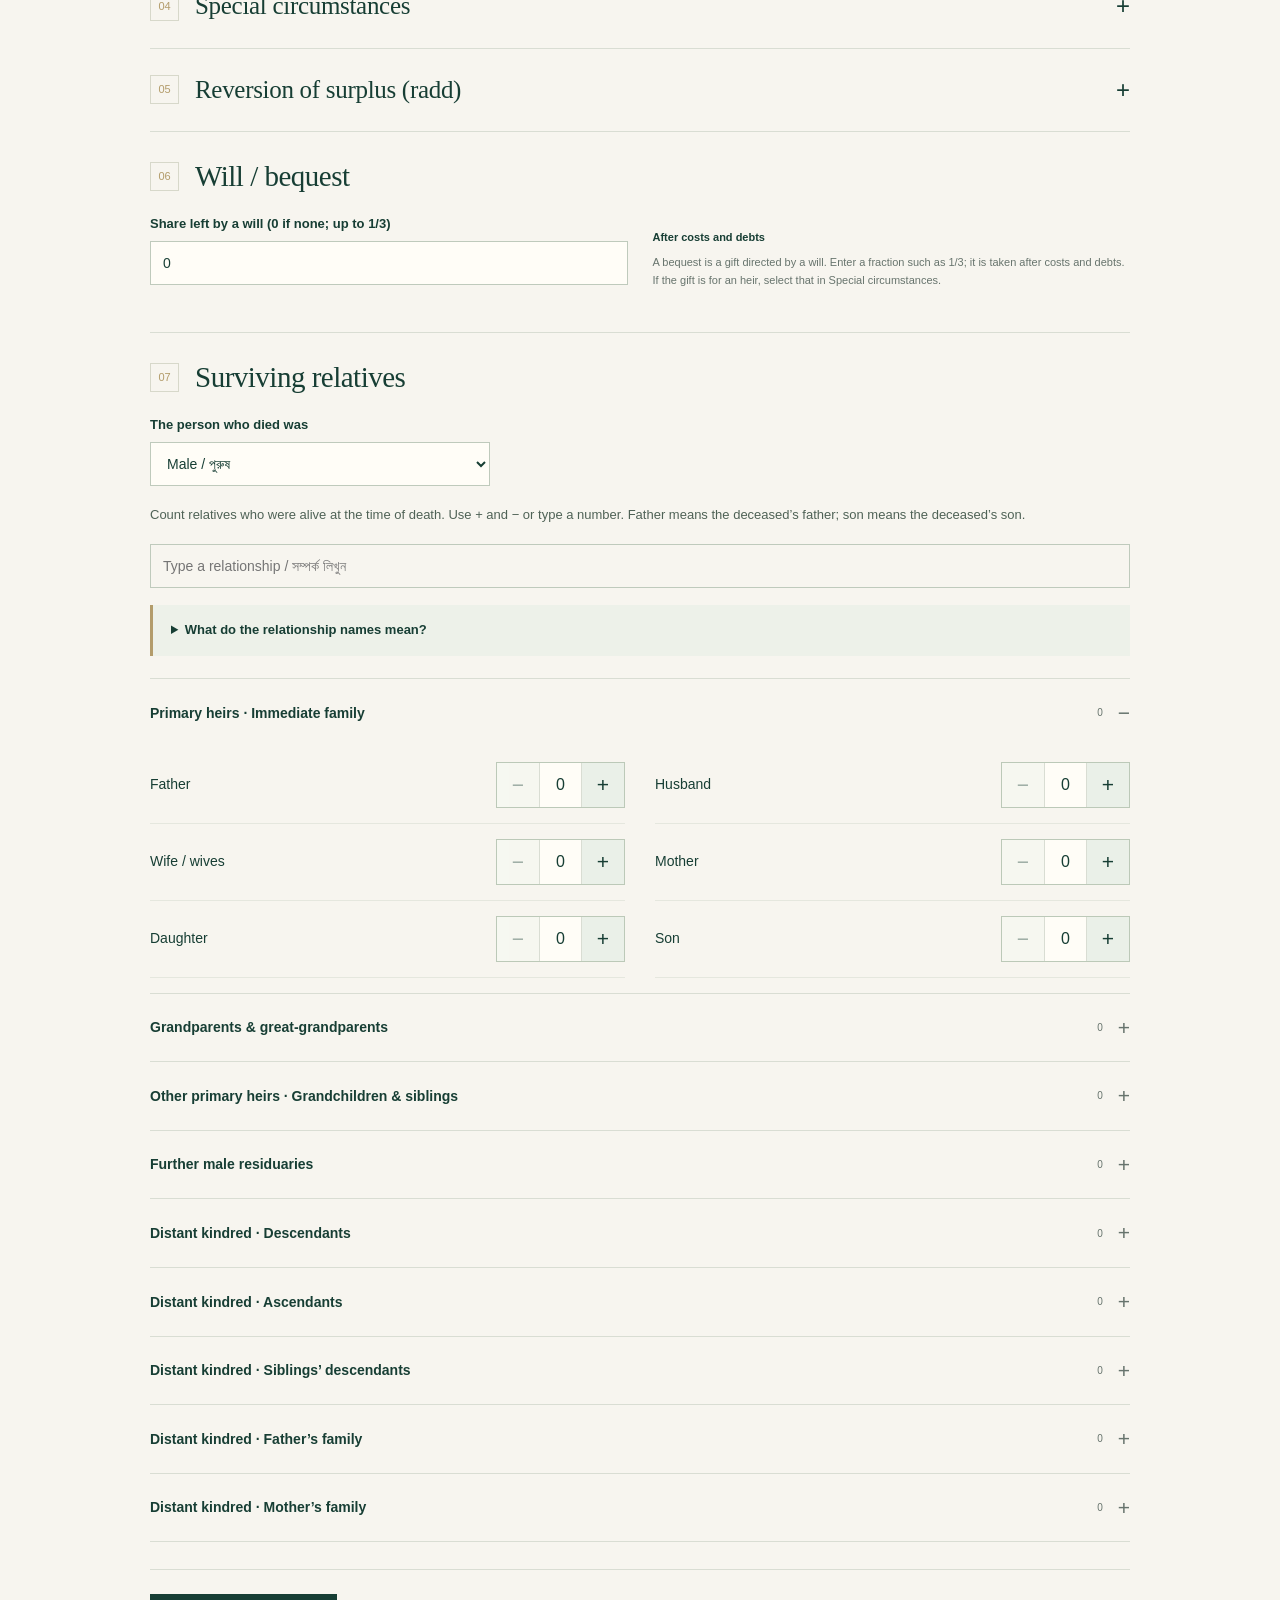
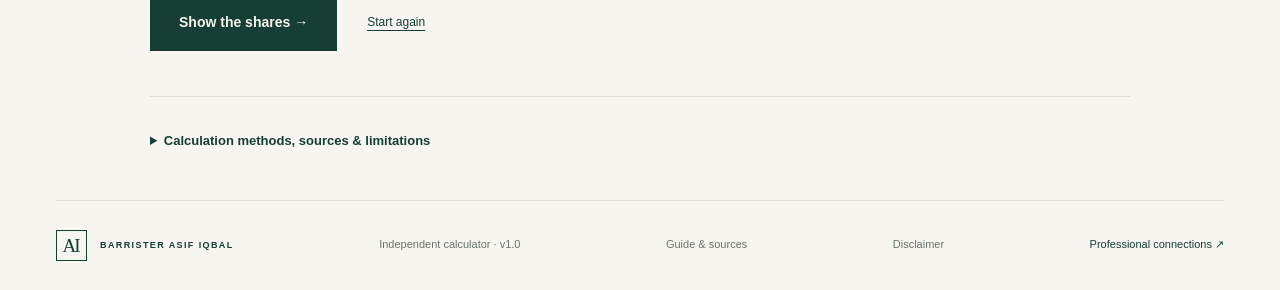
==== commit c742aafd: "Add accessible share pie chart and simplify inheritance calculator guidance" ====
--- a/inheritance/index.html
+++ b/inheritance/index.html
@@ -7,29 +7,30 @@
 <meta name="theme-color" content="#173e34"><meta name="referrer" content="no-referrer">
 <meta http-equiv="Content-Security-Policy" content="default-src 'self'; script-src 'self'; style-src 'self' 'unsafe-inline'; img-src 'self' data:; connect-src 'none'; frame-src 'none'; object-src 'none'; base-uri 'self'; form-action 'none'">
 <link rel="canonical" href="https://asifiqbal23.github.io/barrister-asif-iqbal/inheritance/">
-<link rel="icon" href="../favicon.svg" type="image/svg+xml"><link rel="stylesheet" href="../style.css?v=calculator-1"><link rel="stylesheet" href="calculator.css?v=ux-3">
-<script src="distant.js?v=release-1" defer></script><script src="engine.js?v=release-1" defer></script><script src="scenarios.js?v=release-1" defer></script><script src="heirs.js?v=ux-3" defer></script><script src="references.js?v=release-1" defer></script><script src="calculator.js?v=ux-3" defer></script>
+<link rel="icon" href="../favicon.svg" type="image/svg+xml"><link rel="stylesheet" href="../style.css?v=calculator-1"><link rel="stylesheet" href="calculator.css?v=pie-1">
+<script src="distant.js?v=release-1" defer></script><script src="engine.js?v=release-1" defer></script><script src="scenarios.js?v=release-1" defer></script><script src="heirs.js?v=ux-3" defer></script><script src="references.js?v=release-1" defer></script><script src="calculator.js?v=pie-1" defer></script>
 </head>
 <body class="calculator-page">
 <a class="skip" href="#main">Skip to content</a>
 <header class="header"><div class="nav-wrap"><a class="brand" href="../"><span class="monogram">AI</span><span>BARRISTER ASIF IQBAL</span></a><div class="tool-nav"><label class="sr-only" for="language">Interface language</label><select id="language"><option value="en">English</option><option value="bn">বাংলা</option></select><a href="../" data-en="← Portfolio" data-bn="← পোর্টফোলিও">← Portfolio</a></div></div></header>
 <main id="main">
-<section class="calc-hero wrap task-hero"><div><div class="eyebrow">ISLAMIC INHERITANCE</div><h1 data-en="Calculate inheritance shares." data-bn="উত্তরাধিকারের হিসাব করুন।">Calculate inheritance shares.</h1><p class="hero-sub" data-en="Enter the estate and surviving relatives. See each share, its explanation and sources." data-bn="সম্পত্তি ও জীবিত আত্মীয়দের তথ্য দিন। অংশের হিসাব, ব্যাখ্যা ও সূত্র দেখুন।">Enter the estate and surviving relatives. See each share, its explanation and sources.</p></div><a class="help-link" href="guide.html" data-en="How to use this calculator ↗" data-bn="ব্যবহারবিধি ↗">How to use this calculator ↗</a></section>
+<section class="calc-hero wrap task-hero"><div><div class="eyebrow">ISLAMIC INHERITANCE</div><h1 data-en="Who receives how much?" data-bn="কে কত অংশ পাবেন?">Who receives how much?</h1><p class="hero-sub" data-en="Add the money, land and surviving family members. See the shares in a chart, with clear amounts and explanations." data-bn="টাকা, জমি ও জীবিত আত্মীয়দের তথ্য দিন। ছবিতে অংশ দেখুন, সঙ্গে টাকার হিসাব ও ব্যাখ্যা।">Add the money, land and surviving family members. See the shares in a chart, with clear amounts and explanations.</p></div><a class="help-link" href="guide.html" data-en="How to use this calculator ↗" data-bn="ব্যবহারবিধি ↗">How to use this calculator ↗</a></section>
 <div class="scope-banner wrap task-notice"><p data-en="For educational use. Verify the family facts and applicable law before distribution." data-bn="শিক্ষামূলক হিসাব। সম্পত্তি বণ্টনের আগে পরিবারের তথ্য ও প্রযোজ্য আইন যাচাই করুন।">For educational use. Verify the family facts and applicable law before distribution.</p><a href="guide.html#policy" data-en="Methods & limits ↗" data-bn="পদ্ধতি ও সীমা ↗">Methods &amp; limits ↗</a></div>
+<section class="start-guide wrap" aria-label="Getting started"><div class="start-guide-heading"><h2 data-en="First time? Start here." data-bn="প্রথমবার? এভাবে শুরু করুন।">First time? Start here.</h2><p data-en="You do not need to know the fractions—the calculator works them out." data-bn="ভগ্নাংশ জানা লাগবে না—ক্যালকুলেটর হিসাব করে দেবে।">You do not need to know the fractions—the calculator works them out.</p></div><ol><li><b data-en="Choose a method" data-bn="পদ্ধতি বাছুন">Choose a method</b><span data-en="Not sure? Keep “Compare all methods” and view the alternatives." data-bn="নিশ্চিত না হলে “সব পদ্ধতি তুলনা” রেখে ফলগুলো দেখুন।">Not sure? Keep “Compare all methods” and view the alternatives.</span></li><li><b data-en="Enter what is left behind" data-bn="কী সম্পত্তি আছে লিখুন">Enter what is left behind</b><span data-en="Add money and any debts. Open land or special settings only when relevant." data-bn="টাকা ও ঋণ লিখুন। জমি বা বিশেষ পরিস্থিতি থাকলে সংশ্লিষ্ট ঘর খুলুন।">Add money and any debts. Open land or special settings only when relevant.</span></li><li><b data-en="Count the family" data-bn="আত্মীয়দের সংখ্যা দিন">Count the family</b><span data-en="Enter the relatives alive when the person died, then calculate." data-bn="মৃত্যুর সময় যাঁরা জীবিত ছিলেন, তাঁদের সংখ্যা দিয়ে হিসাব দেখুন।">Enter the relatives alive when the person died, then calculate.</span></li></ol><p class="relationship-reminder" data-en="Every relationship is to the person who died—not to you. Leave a count at 0 when that relative was not alive." data-bn="সব সম্পর্ক মৃত ব্যক্তির সঙ্গে মিলিয়ে দিন—আপনার সঙ্গে নয়। কোনো আত্মীয় তখন জীবিত না থাকলে তাঁর সংখ্যা ০ রাখুন।">Every relationship is to the person who died—not to you. Leave a count at 0 when that relative was not alive.</p></section>
 <div class="calculator-layout wrap">
-<form id="inheritance-form" novalidate><section id="method-section" class="form-section"><div class="step-title"><span>01</span><h2 data-en="School of thought" data-bn="ফিকহি পদ্ধতি">School of thought</h2></div><fieldset class="method-options"><legend class="sr-only">School / juristic method</legend><label class="method-option method-all"><input type="radio" name="method-choice" value="none" checked><span data-en="No school / compare all" data-bn="কোনো মাজহাব নয় / সব তুলনা">No school / compare all</span></label><label class="method-option"><input type="radio" name="method-choice" value="hanafi"><span data-en="Hanafi" data-bn="হানাফি">Hanafi</span></label><label class="method-option"><input type="radio" name="method-choice" value="maliki"><span data-en="Maliki" data-bn="মালিকি">Maliki</span></label><label class="method-option"><input type="radio" name="method-choice" value="shafii"><span data-en="Shafi‘i" data-bn="শাফেয়ি">Shafi‘i</span></label><label class="method-option"><input type="radio" name="method-choice" value="hanbali"><span data-en="Hanbali" data-bn="হাম্বলি">Hanbali</span></label><label class="method-option"><input type="radio" name="method-choice" value="yusuf"><span data-en="Imam Abu Yusuf" data-bn="ইমাম আবু ইউসুফ">Imam Abu Yusuf</span></label><label class="method-option"><input type="radio" name="method-choice" value="muhammad"><span data-en="Imam Muhammad" data-bn="ইমাম মুহাম্মদ">Imam Muhammad</span></label></fieldset><p class="hint" data-en="Select a method. “No school” compares the six available approaches." data-bn="একটি পদ্ধতি বেছে নিন। “কোনো মাজহাব নয়” বাছলে ছয়টি পদ্ধতির ফল তুলনা করা যায়।">Select a method. “No school” compares the six available approaches.</p><select hidden id="method"><option selected value="none">No school / compare all</option><option value="hanafi">Hanafi / হানাফি</option><option value="maliki">Maliki / মালিকি</option><option value="shafii">Shafi‘i / শাফেয়ি</option><option value="hanbali">Hanbali / হাম্বলি</option><option value="yusuf">Imam Abu Yusuf / ইমাম আবু ইউসুফ</option><option value="muhammad">Imam Muhammad / ইমাম মুহাম্মদ</option></select></section><section id="estate-section" class="form-section"><div class="step-title"><span>02</span><h2 data-en="Money & debts" data-bn="টাকা ও দায়দেনা">Money &amp; debts</h2></div><div class="field-grid">
-<label class="wide"><span data-en="Total monetary estate" data-bn="মৃত ব্যক্তির মোট টাকার সম্পত্তি">Total monetary estate</span><div class="money-field"><select id="currency" aria-label="Currency"><option value="BDT">BDT ৳</option><option value="USD">USD $</option><option value="GBP">GBP £</option><option value="EUR">EUR €</option><option value="PKR">PKR</option><option value="INR">INR ₹</option><option value="SAR">SAR</option></select><input id="cash" name="cash" inputmode="decimal" value="0" autocomplete="off" aria-label="Monetary estate"></div><small data-en="Leave at 0 to calculate fractions only." data-bn="শুধু ভগ্নাংশের হিসাব চাইলে ০ রাখুন।">Leave at 0 to calculate fractions only.</small></label>
+<form id="inheritance-form" novalidate><section id="method-section" class="form-section"><div class="step-title"><span>01</span><h2 data-en="School of thought" data-bn="ফিকহি পদ্ধতি">School of thought</h2></div><fieldset class="method-options"><legend class="sr-only">School / juristic method</legend><label class="method-option method-all"><input type="radio" name="method-choice" value="none" checked><span data-en="Compare all methods" data-bn="সব পদ্ধতি তুলনা">Compare all methods</span></label><label class="method-option"><input type="radio" name="method-choice" value="hanafi"><span data-en="Hanafi" data-bn="হানাফি">Hanafi</span></label><label class="method-option"><input type="radio" name="method-choice" value="maliki"><span data-en="Maliki" data-bn="মালিকি">Maliki</span></label><label class="method-option"><input type="radio" name="method-choice" value="shafii"><span data-en="Shafi‘i" data-bn="শাফেয়ি">Shafi‘i</span></label><label class="method-option"><input type="radio" name="method-choice" value="hanbali"><span data-en="Hanbali" data-bn="হাম্বলি">Hanbali</span></label><label class="method-option"><input type="radio" name="method-choice" value="yusuf"><span data-en="Imam Abu Yusuf" data-bn="ইমাম আবু ইউসুফ">Imam Abu Yusuf</span></label><label class="method-option"><input type="radio" name="method-choice" value="muhammad"><span data-en="Imam Muhammad" data-bn="ইমাম মুহাম্মদ">Imam Muhammad</span></label></fieldset><p class="hint" data-en="A school is a way of interpreting inheritance rules. Choose a known method, or keep “Compare all methods” to see the six alternatives." data-bn="মাজহাব হলো উত্তরাধিকারের নিয়ম ব্যাখ্যার একটি পদ্ধতি। জানা থাকলে সেটি বাছুন, নইলে “সব পদ্ধতি তুলনা” রেখে ছয়টি ফল দেখুন।">A school is a way of interpreting inheritance rules. Choose a known method, or keep “Compare all methods” to see the six alternatives.</p><select hidden id="method"><option selected value="none">Compare all methods</option><option value="hanafi">Hanafi / হানাফি</option><option value="maliki">Maliki / মালিকি</option><option value="shafii">Shafi‘i / শাফেয়ি</option><option value="hanbali">Hanbali / হাম্বলি</option><option value="yusuf">Imam Abu Yusuf / ইমাম আবু ইউসুফ</option><option value="muhammad">Imam Muhammad / ইমাম মুহাম্মদ</option></select></section><section id="estate-section" class="form-section"><div class="step-title"><span>02</span><h2 data-en="Money & debts" data-bn="টাকা ও দায়দেনা">Money &amp; debts</h2></div><div class="field-grid">
+<label class="wide"><span data-en="Money left by the person who died" data-bn="মৃত ব্যক্তির রেখে যাওয়া মোট টাকা">Money left by the person who died</span><div class="money-field"><select id="currency" aria-label="Currency"><option value="BDT">BDT ৳</option><option value="USD">USD $</option><option value="GBP">GBP £</option><option value="EUR">EUR €</option><option value="PKR">PKR</option><option value="INR">INR ₹</option><option value="SAR">SAR</option></select><input id="cash" name="cash" inputmode="decimal" value="0" autocomplete="off" aria-label="Monetary estate"></div><small data-en="Do not know the amount? Leave 0 to see shares and percentages only." data-bn="টাকার পরিমাণ জানা নেই? ০ রাখলে শুধু অংশ ও শতাংশ দেখাবে।">Do not know the amount? Leave 0 to see shares and percentages only.</small></label>
 <label><span data-en="Funeral & burial costs" data-bn="দাফন ও অন্ত্যেষ্টিক্রিয়া ব্যয়">Funeral &amp; burial costs</span><input id="funeral" inputmode="decimal" value="0" autocomplete="off"></label>
 <label><span data-en="Unpaid dower owed by deceased" data-bn="মৃত ব্যক্তির প্রদেয় বকেয়া দেনমোহর">Unpaid dower owed by deceased</span><input id="dower" inputmode="decimal" value="0" autocomplete="off"></label>
-<label class="wide"><span data-en="Other debts (not included in the two fields below)" data-bn="অন্যান্য ঋণ (নিচের দুই ঘরে দেওয়া ঋণ ছাড়া)">Other debts (not included in the two fields below)</span><input id="otherDebt" inputmode="decimal" value="0" autocomplete="off"><small>Count every debt once / একই ঋণ একবার দিন।</small></label>
+<label class="wide"><span data-en="Other debts to repay" data-bn="পরিশোধ করতে হবে এমন অন্যান্য ঋণ">Other debts to repay</span><input id="otherDebt" inputmode="decimal" value="0" autocomplete="off"><small data-en="Enter each debt once. Do not repeat it in the two debt fields below." data-bn="একই ঋণ একবার দিন। নিচের দুই ঋণের ঘরে সেটি আবার লিখবেন না।">Enter each debt once. Do not repeat it in the two debt fields below.</small></label>
 <label><span data-en="Debts incurred before final illness" data-bn="অন্তিম অসুস্থতার আগে গৃহীত ঋণ">Debts incurred before final illness</span><input id="debt1" inputmode="decimal" value="0" autocomplete="off"></label>
 <label><span data-en="Debts incurred during final illness" data-bn="অন্তিম অসুস্থতার সময়ে গৃহীত ঋণ">Debts incurred during final illness</span><input id="debt2" inputmode="decimal" value="0" autocomplete="off"></label>
 
 
-</div><p class="hint" data-en="Use one currency throughout. Only include the deceased’s own property. All three debt fields are added once; disputed priority or insolvency requires review." data-bn="একই মুদ্রা ব্যবহার করুন। কেবল মৃত ব্যক্তির নিজস্ব সম্পদ অন্তর্ভুক্ত করুন। তিনটি ঘরের ঋণ একবার করে যোগ হয়; অগ্রাধিকার বিতর্ক বা দেউলিয়াত্বে পর্যালোচনা প্রয়োজন।">Use one currency throughout. Only include the deceased’s own property. All three debt fields are added once; disputed priority or insolvency requires review.</p></section><section class="form-section optional-section" id="land-section"><details class="section-disclosure"><summary><span class="section-number">03</span><span class="section-name" data-en="Land & area units" data-bn="জমি ও পরিমাপের একক">Land &amp; area units</span><span class="disclosure-plus" aria-hidden="true">+</span></summary><div class="disclosure-content"><p class="hint" data-en="Enter only land already available to the heirs after debts, expenses and bequests. Cash deductions cannot be converted into land without a valuation; do not deduct them twice." data-bn="ঋণ, ব্যয় ও ওসিয়ত নিষ্পত্তির পর উত্তরাধিকারীদের জন্য থাকা জমি দিন। মূল্যায়ন ছাড়া টাকার দায় জমিতে রূপান্তর হয় না; একই দায় দুবার বাদ দেবেন না।">Enter only land already available to the heirs after debts, expenses and bequests. Cash deductions cannot be converted into land without a valuation; do not deduct them twice.</p><div class="field-grid"><label><span data-en="Input unit" data-bn="জমির একক">Input unit</span><select id="landUnit"><option value="decimal">Decimal / শতক</option><option value="sqft">Square foot</option><option value="sqyd">Square yard</option><option value="sqm">Square metre</option><option value="acre">Acre</option><option value="pole">Square pole / perch</option><option value="marla">Marla (272.25 sq ft)</option><option value="kanal">Kanal (5,445 sq ft)</option><option value="custom">Custom unit</option></select></label><label><span data-en="Net land area" data-bn="বণ্টনযোগ্য জমি">Net land area</span><input id="landArea" inputmode="decimal" value="0"></label></div><div class="field-grid" id="custom-land" hidden><label><span data-en="Custom unit name" data-bn="নিজস্ব এককের নাম">Custom unit name</span><input id="customName" value="Katha" maxlength="30"></label><label><span data-en="Base unit" data-bn="ভিত্তি একক">Base unit</span><select id="customBase"><option value="sqft">Square foot</option><option value="sqyd">Square yard</option><option value="sqm">Square metre</option></select></label><label><span data-en="Base units per custom unit" data-bn="প্রতি নিজস্ব এককে ভিত্তি এককের সংখ্যা">Base units per custom unit</span><input id="customSize" inputmode="decimal" value="720"></label></div><p class="hint" data-en="Local katha, bigha, marla and kanal definitions vary. Use a custom unit matching the land record." data-bn="এলাকাভেদে কাঠা, বিঘা, মারলা ও কানালের মাপ ভিন্ন। দলিল অনুযায়ী নিজস্ব একক নির্ধারণ করুন।">Local katha, bigha, marla and kanal definitions vary. Use a custom unit matching the land record.</p><fieldset class="output-units"><legend data-en="Show land results in" data-bn="ফলাফলের একক">Show land results in</legend><div id="output-units"></div></fieldset></div></details></section><section class="form-section optional-section" id="special-section"><details class="section-disclosure"><summary><span class="section-number">04</span><span class="section-name" data-en="Special circumstances" data-bn="বিশেষ পরিস্থিতি">Special circumstances</span><span class="disclosure-plus" aria-hidden="true">+</span></summary><div class="disclosure-content"><p class="hint" data-en="Select relevant circumstances. Unborn-child and uncertain-eligibility inputs produce alternative illustrations; other complex cases stop for review." data-bn="প্রযোজ্য ঘটনা নির্বাচন করুন। গর্ভস্থ সন্তান ও অনিশ্চিত যোগ্যতার সম্ভাব্য ফল আলাদা দেখানো হয়; অন্য জটিল ক্ষেত্রে পর্যালোচনা প্রয়োজন।">Select relevant circumstances. Unborn-child and uncertain-eligibility inputs produce alternative illustrations; other complex cases stop for review.</p><p class="hint">Do not enter an adopted child or foster relative as a blood relative solely because of adoption or fosterage. Enter any independently established blood relationship separately.</p><div id="special-options"></div><div class="field-grid" id="unborn-fields" hidden><label>Maximum unborn children to explore / গর্ভস্থ সন্তানের সর্বোচ্চ সংখ্যা<input id="unbornCount" inputmode="numeric" value="1" maxlength="1"><small>1–4; conditional outcomes, not a determination of the pregnancy.</small></label></div><div class="field-grid" id="uncertain-fields" hidden><label>Relative whose eligibility is uncertain<select id="uncertainHeir"></select></label><label>Number within that category<input id="uncertainCount" inputmode="numeric" value="1" maxlength="2"></label><p class="hint wide">Include these people in the surviving-relative counts in section 07. The results compare their inclusion and exclusion; the calculator does not decide eligibility.</p></div></div></details></section><section class="form-section optional-section" id="radd-section"><details class="section-disclosure"><summary><span class="section-number">05</span><span class="section-name" data-en="Reversion of surplus (radd)" data-bn="অবশিষ্ট অংশ ফেরত (রদ্দ)">Reversion of surplus (radd)</span><span class="disclosure-plus" aria-hidden="true">+</span></summary><div class="disclosure-content"><label><span data-en="Treatment of an unallocated surplus" data-bn="অবশিষ্ট অংশের ব্যবস্থা">Treatment of an unallocated surplus</span><select id="radd"><option value="auto">School default / নির্বাচিত পদ্ধতির নীতি</option><option value="exclude">Return to non-spouse sharers / স্বামী-স্ত্রী ছাড়া রদ্দ</option><option value="include">Custom policy: include spouses / স্বামী-স্ত্রীসহ রদ্দ</option><option value="off">No reversion / রদ্দ বন্ধ</option></select></label><p class="hint" data-en="An override is a user-selected assumption, not a statement that every school adopts it. Unallocated property is shown separately for review, including any possible Bayt al-Mal treatment." data-bn="নীতি পরিবর্তন ব্যবহারকারীর নির্বাচিত অনুমান; সব মাজহাব এটি গ্রহণ করে এমন দাবি নয়। বায়তুল মালসহ সম্ভাব্য ব্যবস্থা পর্যালোচনার জন্য অবণ্টিত অংশ আলাদা দেখানো হয়।">An override is a user-selected assumption, not a statement that every school adopts it. Unallocated property is shown separately for review, including any possible Bayt al-Mal treatment.</p></div></details></section><section class="form-section" id="will-section"><div class="step-title"><span>06</span><h2 data-en="Will / bequest" data-bn="ওসিয়ত">Will / bequest</h2></div><div class="field-grid"><label><span data-en="Bequest fraction, up to 1/3" data-bn="ওসিয়তের অংশ, সর্বোচ্চ ১/৩">Bequest fraction, up to 1/3</span><input id="will" inputmode="text" value="0" placeholder="e.g. 1/3" autocomplete="off"></label><div class="field-note"><b data-en="After costs and debts" data-bn="ব্যয় ও ঋণ পরিশোধের পরে">After costs and debts</b><p data-en="The bequest fraction applies to the remainder. Do not count unpaid dower again under debts." data-bn="ওসিয়ত অবশিষ্ট সম্পদের ওপর গণনা হয়। দেনমোহর ঋণের ঘরে আবার যোগ করবেন না।">The bequest fraction applies to the remainder. Do not count unpaid dower again under debts.</p></div></div></section><section id="heirs-section" class="form-section"><div class="step-title"><span>07</span><h2 data-en="Surviving relatives" data-bn="জীবিত উত্তরাধিকারী">Surviving relatives</h2></div><label class="sex-field"><span data-en="Deceased’s sex" data-bn="মৃত ব্যক্তির লিঙ্গ">Deceased’s sex</span><select id="sex" name="sex"><option value="male">Male / পুরুষ</option><option value="female">Female / নারী</option></select></label><p class="hint" data-en="Count each living person once. Full siblings share both parents; half-siblings share only the indicated parent. Zero means absent." data-bn="প্রত্যেক জীবিত ব্যক্তিকে একবার গণনা করুন। সহোদরদের পিতা-মাতা উভয়ই একই। শূন্য মানে অনুপস্থিত।">Count each living person once. Full siblings share both parents; half-siblings share only the indicated parent. Zero means absent.</p><label class="heir-search"><span class="sr-only">Find a relative</span><input id="heir-search" type="search" placeholder="Search relatives / আত্মীয় খুঁজুন" autocomplete="off"></label><div id="heir-groups"></div><p id="no-heirs-found" hidden data-en="No matching relationship." data-bn="এ ধরনের সম্পর্ক পাওয়া যায়নি।">No matching relationship.</p><details class="settings" id="branch-settings" hidden><summary>Connecting family branches / আত্মীয়তার শাখা</summary><p class="hint">For Hanbali Tanzil, people in the same category can inherit through different deceased relatives. Enter one branch ID per person, separated by commas. Example: D1,D1,D2 means the first two are children of one daughter; the third is a child of another daughter. For two connecting generations use D1/P1. Use the same ID across fields when the connecting person is the same. Missing necessary branches stop the calculation.</p><div id="branch-fields" class="field-grid"></div></details></section><div class="input-summary" id="input-summary" hidden aria-live="polite"><div><span data-en="Relatives entered" data-bn="প্রদত্ত আত্মীয়">Relatives entered</span><b id="heir-count">0</b></div><div><span data-en="Method" data-bn="পদ্ধতি">Method</span><b id="method-preview"></b></div><div><span data-en="Monetary estate after deductions" data-bn="দায়দেনা ও ওসিয়ত বাদে টাকা">Monetary estate after deductions</span><b id="estate-preview"></b></div></div><div id="form-errors" role="alert" tabindex="-1" hidden></div><div class="calculate-actions"><button class="button primary" type="submit" data-en="Calculate shares →" data-bn="হিসাব দেখুন →">Calculate shares →</button><button class="reset-button" type="reset" data-en="Start again" data-bn="নতুন করে শুরু">Start again</button></div></form>
+</div><p class="hint" data-en="Use one currency throughout. Only include the deceased’s own property. All three debt fields are added once; disputed priority or insolvency requires review." data-bn="একই মুদ্রা ব্যবহার করুন। কেবল মৃত ব্যক্তির নিজস্ব সম্পদ অন্তর্ভুক্ত করুন। তিনটি ঘরের ঋণ একবার করে যোগ হয়; অগ্রাধিকার বিতর্ক বা দেউলিয়াত্বে পর্যালোচনা প্রয়োজন।">Use one currency throughout. Only include the deceased’s own property. All three debt fields are added once; disputed priority or insolvency requires review.</p></section><section class="form-section optional-section" id="land-section"><details class="section-disclosure"><summary><span class="section-number">03</span><span class="section-name" data-en="Land & area units" data-bn="জমি ও পরিমাপের একক">Land &amp; area units</span><span class="disclosure-plus" aria-hidden="true">+</span></summary><div class="disclosure-content"><p class="hint" data-en="Enter only land already available to the heirs after debts, expenses and bequests. Cash deductions cannot be converted into land without a valuation; do not deduct them twice." data-bn="ঋণ, ব্যয় ও ওসিয়ত নিষ্পত্তির পর উত্তরাধিকারীদের জন্য থাকা জমি দিন। মূল্যায়ন ছাড়া টাকার দায় জমিতে রূপান্তর হয় না; একই দায় দুবার বাদ দেবেন না।">Enter only land already available to the heirs after debts, expenses and bequests. Cash deductions cannot be converted into land without a valuation; do not deduct them twice.</p><div class="field-grid"><label><span data-en="Input unit" data-bn="জমির একক">Input unit</span><select id="landUnit"><option value="decimal">Decimal / শতক</option><option value="sqft">Square foot</option><option value="sqyd">Square yard</option><option value="sqm">Square metre</option><option value="acre">Acre</option><option value="pole">Square pole / perch</option><option value="marla">Marla (272.25 sq ft)</option><option value="kanal">Kanal (5,445 sq ft)</option><option value="custom">Custom unit</option></select></label><label><span data-en="Net land area" data-bn="বণ্টনযোগ্য জমি">Net land area</span><input id="landArea" inputmode="decimal" value="0"></label></div><div class="field-grid" id="custom-land" hidden><label><span data-en="Custom unit name" data-bn="নিজস্ব এককের নাম">Custom unit name</span><input id="customName" value="Katha" maxlength="30"></label><label><span data-en="Base unit" data-bn="ভিত্তি একক">Base unit</span><select id="customBase"><option value="sqft">Square foot</option><option value="sqyd">Square yard</option><option value="sqm">Square metre</option></select></label><label><span data-en="Base units per custom unit" data-bn="প্রতি নিজস্ব এককে ভিত্তি এককের সংখ্যা">Base units per custom unit</span><input id="customSize" inputmode="decimal" value="720"></label></div><p class="hint" data-en="Local katha, bigha, marla and kanal definitions vary. Use a custom unit matching the land record." data-bn="এলাকাভেদে কাঠা, বিঘা, মারলা ও কানালের মাপ ভিন্ন। দলিল অনুযায়ী নিজস্ব একক নির্ধারণ করুন।">Local katha, bigha, marla and kanal definitions vary. Use a custom unit matching the land record.</p><fieldset class="output-units"><legend data-en="Show land results in" data-bn="ফলাফলের একক">Show land results in</legend><div id="output-units"></div></fieldset></div></details></section><section class="form-section optional-section" id="special-section"><details class="section-disclosure"><summary><span class="section-number">04</span><span class="section-name" data-en="Special circumstances" data-bn="বিশেষ পরিস্থিতি">Special circumstances</span><span class="disclosure-plus" aria-hidden="true">+</span></summary><div class="disclosure-content"><p class="hint" data-en="Select relevant circumstances. Unborn-child and uncertain-eligibility inputs produce alternative illustrations; other complex cases stop for review." data-bn="প্রযোজ্য ঘটনা নির্বাচন করুন। গর্ভস্থ সন্তান ও অনিশ্চিত যোগ্যতার সম্ভাব্য ফল আলাদা দেখানো হয়; অন্য জটিল ক্ষেত্রে পর্যালোচনা প্রয়োজন।">Select relevant circumstances. Unborn-child and uncertain-eligibility inputs produce alternative illustrations; other complex cases stop for review.</p><p class="hint">Do not enter an adopted child or foster relative as a blood relative solely because of adoption or fosterage. Enter any independently established blood relationship separately.</p><div id="special-options"></div><div class="field-grid" id="unborn-fields" hidden><label>Maximum unborn children to explore / গর্ভস্থ সন্তানের সর্বোচ্চ সংখ্যা<input id="unbornCount" inputmode="numeric" value="1" maxlength="1"><small>1–4; conditional outcomes, not a determination of the pregnancy.</small></label></div><div class="field-grid" id="uncertain-fields" hidden><label>Relative whose eligibility is uncertain<select id="uncertainHeir"></select></label><label>Number within that category<input id="uncertainCount" inputmode="numeric" value="1" maxlength="2"></label><p class="hint wide">Include these people in the surviving-relative counts in section 07. The results compare their inclusion and exclusion; the calculator does not decide eligibility.</p></div></div></details></section><section class="form-section optional-section" id="radd-section"><details class="section-disclosure"><summary><span class="section-number">05</span><span class="section-name" data-en="Reversion of surplus (radd)" data-bn="অবশিষ্ট অংশ ফেরত (রদ্দ)">Reversion of surplus (radd)</span><span class="disclosure-plus" aria-hidden="true">+</span></summary><div class="disclosure-content"><label><span data-en="Treatment of an unallocated surplus" data-bn="অবশিষ্ট অংশের ব্যবস্থা">Treatment of an unallocated surplus</span><select id="radd"><option value="auto">School default / নির্বাচিত পদ্ধতির নীতি</option><option value="exclude">Return to non-spouse sharers / স্বামী-স্ত্রী ছাড়া রদ্দ</option><option value="include">Custom policy: include spouses / স্বামী-স্ত্রীসহ রদ্দ</option><option value="off">No reversion / রদ্দ বন্ধ</option></select></label><p class="hint" data-en="An override is a user-selected assumption, not a statement that every school adopts it. Unallocated property is shown separately for review, including any possible Bayt al-Mal treatment." data-bn="নীতি পরিবর্তন ব্যবহারকারীর নির্বাচিত অনুমান; সব মাজহাব এটি গ্রহণ করে এমন দাবি নয়। বায়তুল মালসহ সম্ভাব্য ব্যবস্থা পর্যালোচনার জন্য অবণ্টিত অংশ আলাদা দেখানো হয়।">An override is a user-selected assumption, not a statement that every school adopts it. Unallocated property is shown separately for review, including any possible Bayt al-Mal treatment.</p></div></details></section><section class="form-section" id="will-section"><div class="step-title"><span>06</span><h2 data-en="Will / bequest" data-bn="ওসিয়ত">Will / bequest</h2></div><div class="field-grid"><label><span data-en="Share left by a will (0 if none; up to 1/3)" data-bn="ওসিয়তের অংশ (না থাকলে ০; সর্বোচ্চ ১/৩)">Share left by a will (0 if none; up to 1/3)</span><input id="will" inputmode="text" value="0" placeholder="e.g. 1/3" autocomplete="off"></label><div class="field-note"><b data-en="After costs and debts" data-bn="ব্যয় ও ঋণ পরিশোধের পরে">After costs and debts</b><p data-en="A bequest is a gift directed by a will. Enter a fraction such as 1/3; it is taken after costs and debts. If the gift is for an heir, select that in Special circumstances." data-bn="ওসিয়ত হলো মৃত্যুর পরে কাউকে সম্পত্তি দেওয়ার নির্দেশ। ১/৩-এর মতো অংশ লিখুন; ব্যয় ও ঋণের পরে তা বাদ যাবে। কোনো উত্তরাধিকারীকে দিলে বিশেষ পরিস্থিতিতে সেটি বাছুন।">A bequest is a gift directed by a will. Enter a fraction such as 1/3; it is taken after costs and debts. If the gift is for an heir, select that in Special circumstances.</p></div></div></section><section id="heirs-section" class="form-section"><div class="step-title"><span>07</span><h2 data-en="Surviving relatives" data-bn="জীবিত উত্তরাধিকারী">Surviving relatives</h2></div><label class="sex-field"><span data-en="The person who died was" data-bn="যিনি মারা গেছেন তিনি">The person who died was</span><select id="sex" name="sex"><option value="male">Male / পুরুষ</option><option value="female">Female / নারী</option></select></label><p class="hint" data-en="Count relatives who were alive at the time of death. Use + and − or type a number. Father means the deceased’s father; son means the deceased’s son." data-bn="মৃত্যুর সময় জীবিত আত্মীয়দের সংখ্যা দিন। + ও − চাপুন অথবা সংখ্যা লিখুন। পিতা মানে মৃত ব্যক্তির বাবা; পুত্র মানে মৃত ব্যক্তির ছেলে।">Count relatives who were alive at the time of death. Use + and − or type a number. Father means the deceased’s father; son means the deceased’s son.</p><label class="heir-search"><span class="sr-only">Find a relative</span><input id="heir-search" placeholder="Type a relationship / সম্পর্ক লিখুন" type="search" placeholder="Search relatives / আত্মীয় খুঁজুন" autocomplete="off"></label><details class="family-help"><summary data-en="What do the relationship names mean?" data-bn="সম্পর্কের নামগুলো কী বোঝায়?">What do the relationship names mean?</summary><p data-en="Full brother or sister: the same father and mother. Paternal half-sibling: the same father, different mother. Maternal half-sibling: the same mother, different father. All are relationships to the person who died." data-bn="সহোদর ভাইবোন: বাবা ও মা দুজনই একই। বৈমাত্রেয়: বাবা একই, মা আলাদা। বৈপিত্রেয়: মা একই, বাবা আলাদা। সব সম্পর্ক যিনি মারা গেছেন তাঁর সঙ্গে মিলিয়ে দিন।">Full brother or sister: the same father and mother. Paternal half-sibling: the same father, different mother. Maternal half-sibling: the same mother, different father. All are relationships to the person who died.</p></details><div id="heir-groups"></div><p id="no-heirs-found" hidden data-en="No matching relationship." data-bn="এ ধরনের সম্পর্ক পাওয়া যায়নি।">No matching relationship.</p><details class="settings" id="branch-settings" hidden><summary>Connecting family branches / আত্মীয়তার শাখা</summary><p class="hint">For Hanbali Tanzil, people in the same category can inherit through different deceased relatives. Enter one branch ID per person, separated by commas. Example: D1,D1,D2 means the first two are children of one daughter; the third is a child of another daughter. For two connecting generations use D1/P1. Use the same ID across fields when the connecting person is the same. Missing necessary branches stop the calculation.</p><div id="branch-fields" class="field-grid"></div></details></section><div class="input-summary" id="input-summary" hidden aria-live="polite"><div><span data-en="Relatives entered" data-bn="প্রদত্ত আত্মীয়">Relatives entered</span><b id="heir-count">0</b></div><div><span data-en="Method" data-bn="পদ্ধতি">Method</span><b id="method-preview"></b></div><div><span data-en="Monetary estate after deductions" data-bn="দায়দেনা ও ওসিয়ত বাদে টাকা">Monetary estate after deductions</span><b id="estate-preview"></b></div></div><div id="form-errors" role="alert" tabindex="-1" hidden></div><div class="calculate-actions"><button class="button primary" type="submit" data-en="Show the shares →" data-bn="হিসাব দেখুন →">Show the shares →</button><button class="reset-button" type="reset" data-en="Start again" data-bn="নতুন করে শুরু">Start again</button></div></form>
 
 </div>
-<section class="results wrap" id="results" tabindex="-1" hidden aria-labelledby="results-heading"><div class="results-header"><div><span class="eyebrow" data-en="CALCULATED SHARES" data-bn="অংশের হিসাব">CALCULATED SHARES</span><h2 id="results-heading" data-en="Your calculation, explained." data-bn="আপনার হিসাব, ব্যাখ্যাসহ।">Your calculation, explained.</h2></div><div class="export-actions"><button id="print" class="button outline" type="button" data-en="Print / Save PDF" data-bn="প্রিন্ট / PDF">Print / Save PDF</button><button id="csv" class="text-link" type="button" data-en="Download CSV ↓" data-bn="CSV ডাউনলোড ↓">Download CSV ↓</button></div></div><div id="scenario-content"></div><div id="result-content"></div></section>
+<section class="results wrap" id="results" tabindex="-1" hidden aria-labelledby="results-heading"><div class="results-header"><div><span class="eyebrow" data-en="CALCULATED SHARES" data-bn="অংশের হিসাব">CALCULATED SHARES</span><h2 id="results-heading" data-en="See each person’s share." data-bn="প্রত্যেকে কত পাবেন দেখুন।">See each person’s share.</h2></div><div class="export-actions"><button id="print" class="button outline" type="button" data-en="Print / Save PDF" data-bn="প্রিন্ট / PDF">Print / Save PDF</button><button id="csv" class="text-link" type="button" data-en="Download CSV ↓" data-bn="CSV ডাউনলোড ↓">Download CSV ↓</button></div></div><a class="edit-family text-link" href="#heirs-section" data-en="Edit family details ↑" data-bn="পরিবারের তথ্য বদলান ↑">Edit family details ↑</a><div id="scenario-content"></div><div id="result-content"></div></section>
 <section class="coverage wrap" id="coverage"><details class="coverage-details"><summary data-en="Calculation methods, sources & limitations" data-bn="হিসাবের পদ্ধতি, সূত্র ও সীমাবদ্ধতা">Calculation methods, sources &amp; limitations</summary><div class="coverage-body"><p data-en="This independent educational version covers prescribed shares, common blocking rules, residuaries, awl, configurable radd, Umariyyah, Mushtarakah and specified grandfather–sibling cases including Akdariyyah. It offers 67 relative categories for recording the family." data-bn="এই স্বতন্ত্র শিক্ষামূলক সংস্করণে নির্ধারিত অংশ, সাধারণ হাজব, আসাবা, আওল, রদ্দ, উমারিয়্যাহ, মুশতারাকাহ এবং আকদারিয়্যাহসহ নির্দিষ্ট দাদা-ভাইবোনের হিসাব আছে। পরিবারের তথ্য দেওয়ার জন্য ৬৭টি সম্পর্কের ঘর রয়েছে।">This independent educational version covers prescribed shares, common blocking rules, residuaries, awl, configurable radd, Umariyyah, Mushtarakah and specified grandfather–sibling cases including Akdariyyah. It offers 67 relative categories for recording the family.</p><p data-en="This is not an implementation of every case. Selected distant-kindred rules are implemented with explicit branch information where needed. Unborn-child and uncertain-eligibility outcomes are conditional. Multiple relationships, successive estates, Bangladesh statutory representation and bequests to heirs require individual review. English and Bengali interfaces are provided; detailed rule explanations remain in English." data-bn="সব ঘটনার পূর্ণ সমাধান এতে নেই। নির্বাচিত দূরবর্তী আত্মীয়ের নিয়মে প্রয়োজনমতো শাখার তথ্য লাগে। গর্ভস্থ সন্তান ও অনিশ্চিত যোগ্যতার ফল শর্তসাপেক্ষ। একাধিক সম্পর্ক, ধারাবাহিক সম্পত্তি, বাংলাদেশের বিধিবদ্ধ প্রতিনিধিত্ব ও উত্তরাধিকারীকে ওসিয়তের বিষয়ে পর্যালোচনা প্রয়োজন। বাংলা ও ইংরেজি ইন্টারফেস আছে; বিস্তারিত নিয়মের ব্যাখ্যা ইংরেজিতে।">This is not an implementation of every case. Selected distant-kindred rules are implemented with explicit branch information where needed. Unborn-child and uncertain-eligibility outcomes are conditional. Multiple relationships, successive estates, Bangladesh statutory representation and bequests to heirs require individual review. English and Bengali interfaces are provided; detailed rule explanations remain in English.</p><p>For Bangladesh, review <a href="https://bdlaws.minlaw.gov.bd/act-print-305/section-print-13528.html" target="_blank" rel="noopener noreferrer">section 4 of the Muslim Family Laws Ordinance, 1961</a> where a child of the deceased died earlier leaving children. This calculator does not apply that statutory adjustment automatically.</p><p>Results include case-specific source links and original explanatory text. No calculator code or explanations have been copied from the reference website. <a href="guide.html#policy">Read the calculation policy and coverage record ↗</a>.</p><p><a href="guide.html#comparison">See the observed comparisons and known differences ↗</a>. This release does not claim identical results for every reference-site case.</p><p>This tool is not independently certified by a scholar, court or chamber. It provides general information and does not create an advocate–client relationship. <a href="../#disclaimer">Portfolio disclaimer ↗</a>.</p></div></details></section>
 </main>
 <footer class="wrap footer"><a class="brand" href="../"><span class="monogram">AI</span><span>BARRISTER ASIF IQBAL</span></a><span>Independent calculator · v1.0</span><a href="guide.html">Guide &amp; sources</a><a href="../#disclaimer">Disclaimer</a><a href="../#contact">Professional connections ↗</a></footer>
--- a/style.css
+++ b/style.css
@@ -67,3 +67,29 @@
 @media print{.hero-connect,.notice-dialog,.contact-actions{display:none!important}body:has(.notice-dialog[open]){overflow:visible}.practice-grid{grid-template-columns:repeat(3,1fr)}.legal-copy{display:block}}
 
 @media(min-width:981px){.header nav{gap:19px}.header nav a{font-size:12px}.nav-wrap{gap:20px}}
+
+/* Video commentary pairs a portrait player with a concise editorial introduction. */
+.video-feature{display:grid;grid-template-columns:250px minmax(0,1fr);gap:36px;align-items:center;padding:30px 0;border-bottom:1px solid var(--line)}
+.video-feature+.video-feature{border-top:0}
+.video-media{position:relative;aspect-ratio:16/9;background:#102b24;overflow:hidden}
+.video-short .video-media{aspect-ratio:9/16}
+.video-poster{display:block;position:absolute;inset:0;width:100%;height:100%;border:0;padding:0;color:white;background:linear-gradient(150deg,#365e4e,#102b24)}
+.video-poster img{display:block;width:100%;height:100%;object-fit:cover}
+.video-poster::after{content:"";position:absolute;inset:45% 0 0;background:linear-gradient(transparent,rgba(0,0,0,.7));pointer-events:none}
+.video-play{position:absolute;left:50%;top:50%;transform:translate(-50%,-50%);width:62px;height:62px;border:1px solid #fff9;border-radius:50%;display:grid;place-items:center;padding-left:3px;font-size:21px;background:rgba(15,35,29,.7);z-index:1}
+.video-poster:hover .video-play{background:var(--ink)}
+.video-poster:focus-visible{outline:3px solid var(--accent);outline-offset:-5px}
+.video-play-label{position:absolute;left:0;right:0;bottom:25px;font-size:11px;font-weight:600;letter-spacing:1px;z-index:1}
+.video-item .video-media iframe{position:absolute;inset:0;width:100%;height:100%;aspect-ratio:auto;border:0}
+.video-copy{min-width:0}
+.video-copy .eyebrow{font-size:9px;color:var(--muted);letter-spacing:1.5px}
+.video-copy h3{font:400 clamp(25px,2.6vw,35px)/1.16 var(--serif);letter-spacing:-.6px;margin:17px 0}
+.video-description{font-size:14px;line-height:1.8;color:var(--body);margin:0 0 20px;max-width:540px}
+.video-meta{font-size:11px;color:var(--muted);margin:0 0 24px}
+.video-actions{display:flex;flex-wrap:wrap;gap:20px;align-items:center}
+.video-close{background:none;border:0;border-bottom:1px solid #9ba49a;color:var(--ink);padding:0 0 5px}
+.video-experience{display:inline-block;font-size:11px;color:var(--muted);margin-top:28px;text-decoration:underline;text-underline-offset:4px}
+.video-experience:hover{color:var(--ink);text-decoration:underline}
+@media(min-width:761px) and (max-width:1000px){.video-feature{grid-template-columns:220px minmax(0,1fr);gap:25px}}
+@media(max-width:760px){.video-feature{grid-template-columns:1fr;gap:26px;padding:24px 0 30px}.video-media{width:min(100%,420px);margin:0 auto}.video-short .video-media{width:min(100%,270px)}.video-copy h3{font-size:28px;margin:14px 0}.video-description{font-size:14px}.video-meta{margin-bottom:20px}.video-experience{margin-top:24px}.video-actions .text-link{min-height:38px;display:inline-flex;align-items:center}}
+@media print{.video-media,.video-close{display:none!important}.video-feature{display:block}.video-copy h3{font-size:24px}}
--- a/inheritance/calculator.css
+++ b/inheritance/calculator.css
@@ -15,3 +15,37 @@
 .task-hero{display:flex;align-items:flex-end;justify-content:space-between;gap:30px;padding:34px 0 22px}.task-hero h1{font-size:44px;letter-spacing:-1.4px;margin:13px 0 12px}.task-hero .hero-sub{font-size:14px;max-width:650px}.task-hero .eyebrow{font-size:9px}.help-link{white-space:nowrap;font-size:12px;text-decoration:underline;text-underline-offset:5px;padding:10px 0}.task-notice{padding:12px 0;gap:20px}.task-notice p{font-size:12px;line-height:1.6}.task-notice>a{font-size:11px}.calculator-layout{display:block;padding:8px 0 45px}.form-section{padding:27px 0}.step-title{margin-bottom:20px}.step-title h2{font-size:29px}.field-grid{gap:18px 25px}.calculator-page label>span{font-size:12px}.calculator-page label>small{display:block;font-size:11px;line-height:1.7;color:var(--muted);margin-top:7px}.hint{font-size:12px;line-height:1.75}.method-options{border:0;padding:0;margin:0;display:grid;grid-template-columns:repeat(3,minmax(0,1fr));gap:10px}.method-option{display:flex;align-items:center;gap:11px;padding:13px 15px;border:1px solid var(--line);background:#fffdf7;cursor:pointer;min-width:0}.method-option:has(input:checked){border-color:var(--ink);background:#e9eee6;box-shadow:inset 0 0 0 1px var(--ink)}.method-option.method-all{grid-column:1/-1}.calculator-page .method-option>span{font-size:13px;font-weight:500;margin:0;line-height:1.5}.calculator-page .method-option>input[type=radio]{width:17px;height:17px;min-height:17px;min-width:17px;flex-shrink:0;accent-color:var(--ink);margin:0;padding:0}.method-options+.hint{margin-top:12px}.optional-section{padding:0}.section-disclosure>summary{display:flex;align-items:center;gap:16px;cursor:pointer;list-style:none;padding:22px 0}.section-disclosure>summary::-webkit-details-marker{display:none}.section-number{font-size:11px;color:var(--accent);border:1px solid #d7d8ca;width:29px;height:29px;display:grid;place-items:center;flex-shrink:0}.section-name{font:400 25px/1.35 var(--serif);letter-spacing:-.3px}.disclosure-plus{margin-left:auto;font-size:24px;font-weight:400}.section-disclosure[open] .disclosure-plus{font-size:0}.section-disclosure[open] .disclosure-plus:after{content:'−';font-size:24px}.disclosure-content{padding:0 0 25px 45px}.disclosure-content>.hint:first-child{margin-top:0}.sex-field{display:block;max-width:340px;margin-bottom:18px}.heir-group summary{font-size:14px}.heir-field span{font-size:13px!important}.heir-search input{font-size:14px!important}.input-summary{display:flex;flex-wrap:wrap;gap:18px 35px;padding:20px 0;border-bottom:1px solid var(--line);font-size:12px}.input-summary>div{display:flex;flex-direction:column;gap:5px}.input-summary span{color:var(--muted);font-size:11px}.input-summary b{font-weight:500}.calculate-actions{margin-top:24px;gap:24px}.calculate-actions>.button{min-height:48px;font-size:14px;padding:16px 28px}.coverage{display:block;padding:24px 0 38px}.coverage-details>summary{font-size:13px;font-weight:600;cursor:pointer;padding:10px 0}.coverage-body{padding-top:18px;max-width:820px}.coverage p{font-size:12px}.calculation-details>summary{font:400 27px/1.3 var(--serif);cursor:pointer;padding:4px 0}.calculation-details{padding:20px 0}.calculation-details .source-links{margin-bottom:8px}.explanation summary{min-height:36px}.results-header h2{font-size:36px}.result-meta{margin-bottom:16px}
 @media(max-width:600px){.calculator-page .nav-wrap{height:64px}.calculator-page .brand{font-size:8px;letter-spacing:.8px}.tool-nav{gap:12px}.task-hero{display:block;padding:24px 0 17px}.task-hero h1{font-size:35px;line-height:1.12;letter-spacing:-1px;margin:10px 0}.task-hero .hero-sub{font-size:13px;line-height:1.7}.help-link{display:inline-block;font-size:11px;padding:9px 0 0}.task-notice{display:block;padding:11px 0}.task-notice p{font-size:11px;margin:0 0 5px}.task-notice>a{font-size:10px}.calculator-layout{padding-top:3px}.form-section{padding:23px 0}.optional-section{padding:0}.step-title h2{font-size:26px}.method-options{grid-template-columns:1fr 1fr;gap:8px}.method-option{padding:11px 10px;gap:9px;min-height:46px}.calculator-page .method-option>span{font-size:12px;line-height:1.45}.calculator-page input:not([type=checkbox]):not([type=radio]),.calculator-page select{font-size:16px}.calculator-page label>span{font-size:12px}.calculator-page .tool-nav select{font-size:11px;min-height:38px}.field-grid{gap:18px;grid-template-columns:1fr}.money-field input{font-size:23px!important}.field-note{padding:0}.hint{font-size:12px}.section-disclosure>summary{padding:19px 0;gap:12px}.section-name{font-size:23px}.disclosure-content{padding-left:0}.heir-fields{gap:0 16px}.heir-field span{font-size:12px!important;min-height:30px}.heir-group summary{font-size:13px;gap:10px;line-height:1.6}.group-count{flex-shrink:0}.calculate-actions>.button{flex:1;font-size:14px;padding:15px 16px}.calculate-actions{gap:17px}.reset-button{font-size:12px}.input-summary{gap:13px 24px}.results-header h2{font-size:32px}.explanations>h3,.calculation-details>summary{font-size:25px}.coverage-details>summary{line-height:1.6}.calculator-page .footer{gap:18px}html[lang=bn] .task-hero h1{font-size:31px;line-height:1.35}html[lang=bn] .section-name{line-height:1.55}}
 @media(prefers-reduced-motion:reduce){html{scroll-behavior:auto!important}}
+
+/* Plain-language guidance and touch-friendly family counts. */
+.start-guide{max-width:980px;margin-top:23px;padding:25px 28px;background:#eaf0e8;border:1px solid #d3dfd0}
+.start-guide h2{font:400 25px/1.3 var(--serif);margin:0 0 7px}
+.start-guide-heading p{font-size:13px;color:var(--body);margin:0}
+.start-guide ol{display:grid;grid-template-columns:repeat(3,minmax(0,1fr));gap:25px;list-style:none;counter-reset:start;margin:22px 0;padding:0}
+.start-guide li{counter-increment:start;padding-left:29px;position:relative;font-size:12px;line-height:1.7;color:var(--body)}
+.start-guide li::before{content:counter(start);position:absolute;left:0;top:0;color:var(--ink);font-weight:700}
+.start-guide li b,.start-guide li span{display:block}.start-guide li b{font-size:14px;margin-bottom:6px;color:var(--ink)}
+.relationship-reminder{border-top:1px solid #c7d5c3;padding-top:16px;font-size:13px;margin:0;line-height:1.8;color:var(--ink)}
+.calculator-page .hint{color:#4f6256;font-size:13px}.calculator-page label>span{font-size:13px}.calculator-page label>small{font-size:12px}
+.family-help{padding:15px 18px;background:#edf1e9;margin:17px 0 22px;border-left:3px solid var(--accent)}
+.family-help summary{font-size:13px;font-weight:600;cursor:pointer}.family-help p{font-size:13px;line-height:1.8;margin-bottom:0}
+.heir-fields{grid-template-columns:1fr 1fr;gap:0 30px}.heir-field{display:flex;min-height:77px;gap:15px}.heir-field>label{font-size:14px;line-height:1.5;flex:1}
+.count-control{display:flex;align-items:center;flex-shrink:0;border:1px solid #bcc9b8;background:#fffdf7}
+.count-control button{width:42px;height:44px;min-height:44px;font-size:21px;background:#eaf0e8;border:0;color:var(--ink);line-height:1}
+.count-control button:hover:not(:disabled){background:#dbe6d8}.count-control button:disabled{opacity:.42}
+.calculator-page .count-control input{width:43px!important;min-width:43px!important;max-width:43px!important;height:44px;border:0;border-left:1px solid var(--line);border-right:1px solid var(--line);padding:6px 2px!important;font-size:16px!important}
+.edit-family{display:inline-block;margin-bottom:22px;font-size:13px}.scenario-panel h3{font:400 25px/1.35 var(--serif);margin:0 0 10px}.scenario-panel>p{font-size:14px;color:var(--body);line-height:1.8;margin:0 0 15px}.scenario-select{font-size:13px;margin-top:15px}
+.comparison-details{margin-top:20px;border-top:1px solid var(--line);padding-top:15px}.comparison-details>summary{cursor:pointer;font-size:13px;font-weight:600}.comparison-details .table-scroll{margin-top:15px}
+.visual-shares{margin:32px 0;padding:28px;background:#fffdf7;border:1px solid #cfd9cb}
+.visual-heading h3{font:400 29px/1.3 var(--serif);letter-spacing:-.5px;margin:0 0 8px}.visual-heading p{font-size:13px;color:var(--muted);line-height:1.8;margin:0}
+.pie-layout{display:grid;grid-template-columns:minmax(220px,320px) minmax(0,1fr);gap:32px;align-items:center;margin-top:27px}
+.pie-figure{margin:0;align-self:start;position:sticky;top:100px}.pie-wrap{position:relative;max-width:320px;margin:auto}.pie-wrap svg{display:block;width:100%;height:auto;overflow:visible}.pie-segment{transition:opacity .18s}.pie-segment.dimmed{opacity:.17}
+.pie-centre{position:absolute;inset:0;display:flex;align-items:center;justify-content:center;flex-direction:column;pointer-events:none;text-align:center}.pie-centre strong{font:400 48px/1.2 var(--serif)}.pie-centre span{font-size:12px;color:var(--muted);line-height:1.6;white-space:pre-line;margin-top:7px}
+.pie-figure figcaption{max-width:290px;margin:12px auto 0;font-size:12px;line-height:1.8;text-align:center;color:var(--muted)}
+.share-cards{display:grid;gap:12px}.share-card{display:block;width:100%;background:var(--paper);border:1px solid var(--line);text-align:left;padding:17px 19px;color:var(--ink);border-radius:0}
+.share-card:hover,.share-card[aria-pressed=true]{border-color:var(--ink);background:#edf2e9}.share-card[aria-pressed=true]{box-shadow:inset 3px 0 var(--ink)}
+.share-card-top{display:flex;align-items:center;gap:10px}.share-card-top i{width:12px;height:12px;flex:0 0 12px;border-radius:50%}.share-card-top b{font-size:14px;font-weight:600;line-height:1.45}.share-card-top strong{margin-left:auto;font:400 24px/1.2 var(--serif);white-space:nowrap}
+.share-group{display:block;font-size:12px;color:var(--body);margin:10px 0 13px;padding-left:22px;line-height:1.7}.share-each{display:block;border-top:1px solid #d5dfd0;padding-top:12px;font-size:13px;line-height:1.6}.share-each>span{display:block;color:var(--muted);font-size:12px}.share-each>b{display:block;font:400 23px/1.4 var(--serif);margin:3px 0;overflow-wrap:anywhere}.share-each>small{font-size:12px;color:var(--body)}
+.excluded-summary{border-left:3px solid #a5afa0;padding:12px 17px;background:#edf0e8;font-size:13px;line-height:1.8}.exact-details{margin:22px 0;border-top:1px solid var(--line);border-bottom:1px solid var(--line);padding:20px 0}.exact-details>summary{cursor:pointer;font-size:15px;font-weight:600}.exact-details .table-scroll{margin-top:20px}.estate-summary span{font-size:12px}.calculation-note{font-size:12px}.explanation p{font-size:14px}.result-meta{font-size:12px}
+@media(max-width:760px){.start-guide{padding:22px}.start-guide ol{grid-template-columns:1fr;gap:16px;margin:19px 0}.start-guide li{font-size:13px}.start-guide li b{margin-bottom:3px}.heir-fields{grid-template-columns:1fr;gap:0}.heir-field{min-height:73px;display:flex;padding:12px 0}.heir-field>label{font-size:14px}.pie-layout{grid-template-columns:1fr;gap:25px}.pie-figure{position:static}.pie-wrap{max-width:270px}.pie-centre strong{font-size:41px}.pie-centre span{font-size:11px}.visual-shares{padding:22px 17px}.visual-heading h3{font-size:27px}.share-card{padding:16px}.scenario-panel{padding:20px}.share-card-top strong{font-size:23px}.results-header h2{font-size:30px}}
+@media(max-width:380px){.share-card-top{flex-wrap:wrap}.share-card-top b{max-width:calc(100% - 24px)}.share-card-top strong{margin-left:22px;width:100%}.count-control button{width:38px}.calculator-page .count-control input{width:38px!important;min-width:38px!important;max-width:38px!important}}
+@media print{.start-guide,.edit-family{display:none!important}.visual-shares{padding:14px;break-inside:avoid}.pie-layout{grid-template-columns:240px 1fr}.pie-figure{position:static}.pie-wrap svg,.share-card-top i{print-color-adjust:exact;-webkit-print-color-adjust:exact}.pie-segment.dimmed{opacity:1}.share-card{break-inside:avoid;box-shadow:none!important;border-color:#ccc!important}.share-card-top b{font-size:10pt}.share-card-top strong{font-size:15pt}.share-each>b{font-size:14pt}.exact-details{break-inside:auto}}
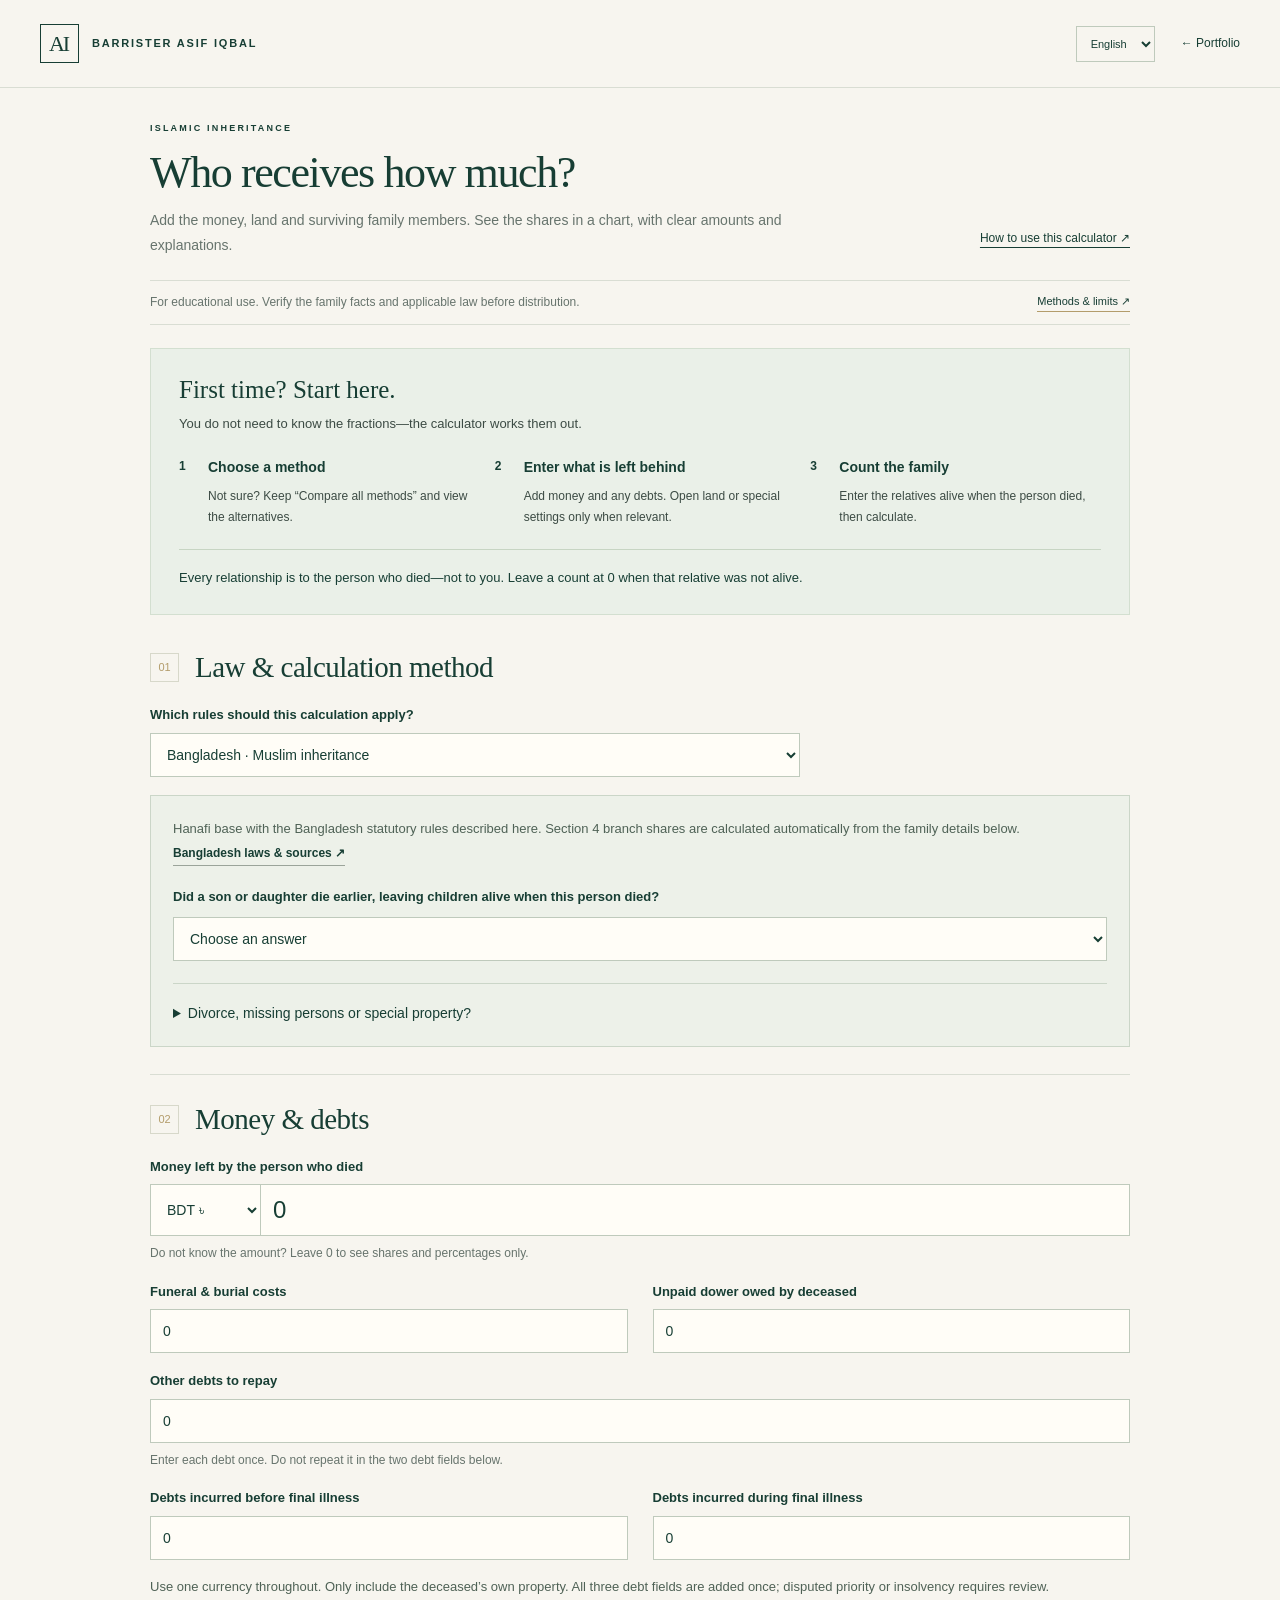
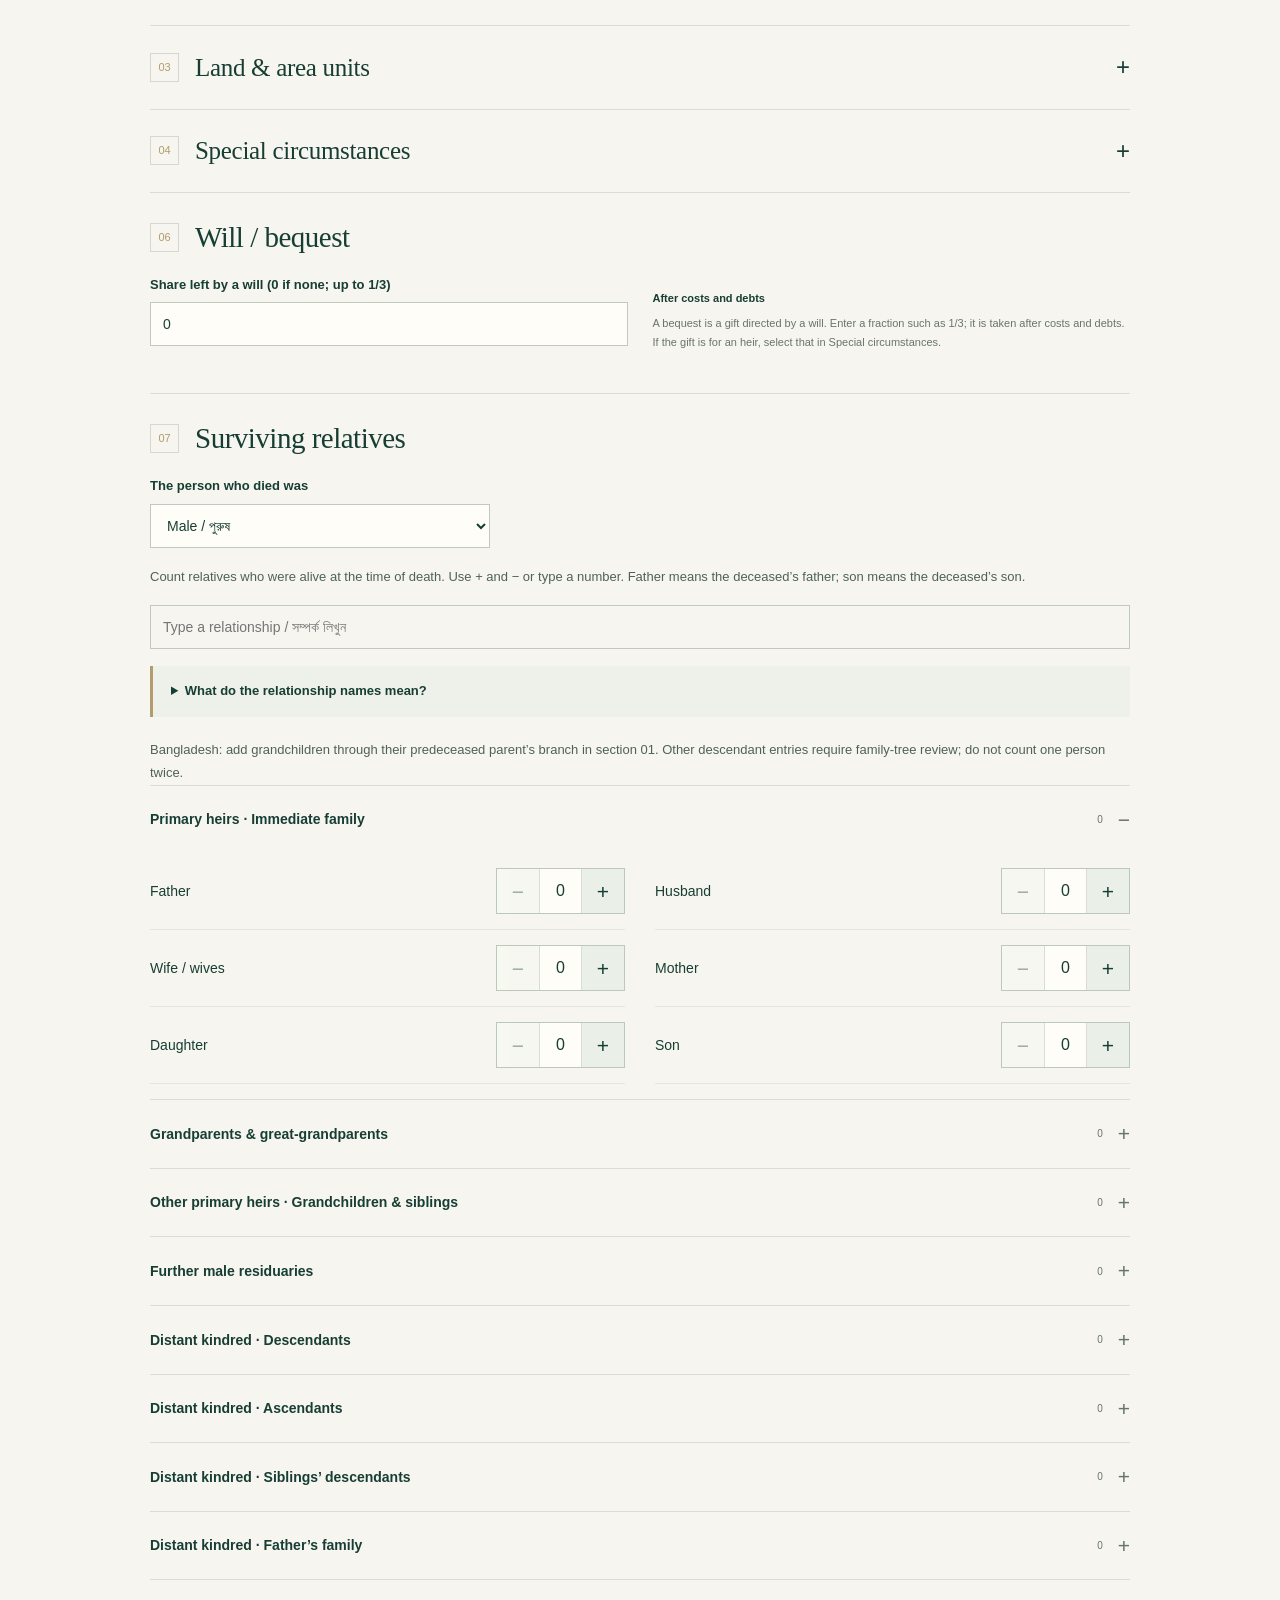
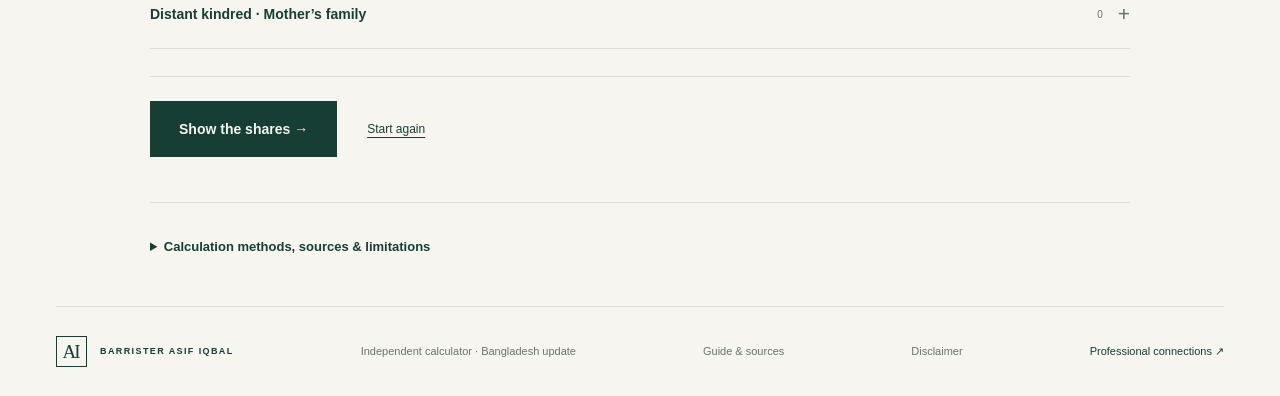
==== commit 386f23ed: "Add Bangladesh inheritance profile with section 4 branch totals and statutory references Calculate r" ====
--- a/inheritance/index.html
+++ b/inheritance/index.html
@@ -7,8 +7,8 @@
 <meta name="theme-color" content="#173e34"><meta name="referrer" content="no-referrer">
 <meta http-equiv="Content-Security-Policy" content="default-src 'self'; script-src 'self'; style-src 'self' 'unsafe-inline'; img-src 'self' data:; connect-src 'none'; frame-src 'none'; object-src 'none'; base-uri 'self'; form-action 'none'">
 <link rel="canonical" href="https://asifiqbal23.github.io/barrister-asif-iqbal/inheritance/">
-<link rel="icon" href="../favicon.svg" type="image/svg+xml"><link rel="stylesheet" href="../style.css?v=calculator-1"><link rel="stylesheet" href="calculator.css?v=pie-1">
-<script src="distant.js?v=release-1" defer></script><script src="engine.js?v=release-1" defer></script><script src="scenarios.js?v=release-1" defer></script><script src="heirs.js?v=ux-3" defer></script><script src="references.js?v=release-1" defer></script><script src="calculator.js?v=pie-1" defer></script>
+<link rel="icon" href="../favicon.svg" type="image/svg+xml"><link rel="stylesheet" href="../style.css?v=calculator-1"><link rel="stylesheet" href="calculator.css?v=bd-1">
+<script src="distant.js?v=release-1" defer></script><script src="engine.js?v=bd-1" defer></script><script src="bangladesh.js?v=bd-1" defer></script><script src="scenarios.js?v=bd-1" defer></script><script src="heirs.js?v=ux-3" defer></script><script src="references.js?v=bd-1" defer></script><script src="calculator.js?v=bd-1" defer></script>
 </head>
 <body class="calculator-page">
 <a class="skip" href="#main">Skip to content</a>
@@ -18,7 +18,11 @@
 <div class="scope-banner wrap task-notice"><p data-en="For educational use. Verify the family facts and applicable law before distribution." data-bn="শিক্ষামূলক হিসাব। সম্পত্তি বণ্টনের আগে পরিবারের তথ্য ও প্রযোজ্য আইন যাচাই করুন।">For educational use. Verify the family facts and applicable law before distribution.</p><a href="guide.html#policy" data-en="Methods & limits ↗" data-bn="পদ্ধতি ও সীমা ↗">Methods &amp; limits ↗</a></div>
 <section class="start-guide wrap" aria-label="Getting started"><div class="start-guide-heading"><h2 data-en="First time? Start here." data-bn="প্রথমবার? এভাবে শুরু করুন।">First time? Start here.</h2><p data-en="You do not need to know the fractions—the calculator works them out." data-bn="ভগ্নাংশ জানা লাগবে না—ক্যালকুলেটর হিসাব করে দেবে।">You do not need to know the fractions—the calculator works them out.</p></div><ol><li><b data-en="Choose a method" data-bn="পদ্ধতি বাছুন">Choose a method</b><span data-en="Not sure? Keep “Compare all methods” and view the alternatives." data-bn="নিশ্চিত না হলে “সব পদ্ধতি তুলনা” রেখে ফলগুলো দেখুন।">Not sure? Keep “Compare all methods” and view the alternatives.</span></li><li><b data-en="Enter what is left behind" data-bn="কী সম্পত্তি আছে লিখুন">Enter what is left behind</b><span data-en="Add money and any debts. Open land or special settings only when relevant." data-bn="টাকা ও ঋণ লিখুন। জমি বা বিশেষ পরিস্থিতি থাকলে সংশ্লিষ্ট ঘর খুলুন।">Add money and any debts. Open land or special settings only when relevant.</span></li><li><b data-en="Count the family" data-bn="আত্মীয়দের সংখ্যা দিন">Count the family</b><span data-en="Enter the relatives alive when the person died, then calculate." data-bn="মৃত্যুর সময় যাঁরা জীবিত ছিলেন, তাঁদের সংখ্যা দিয়ে হিসাব দেখুন।">Enter the relatives alive when the person died, then calculate.</span></li></ol><p class="relationship-reminder" data-en="Every relationship is to the person who died—not to you. Leave a count at 0 when that relative was not alive." data-bn="সব সম্পর্ক মৃত ব্যক্তির সঙ্গে মিলিয়ে দিন—আপনার সঙ্গে নয়। কোনো আত্মীয় তখন জীবিত না থাকলে তাঁর সংখ্যা ০ রাখুন।">Every relationship is to the person who died—not to you. Leave a count at 0 when that relative was not alive.</p></section>
 <div class="calculator-layout wrap">
-<form id="inheritance-form" novalidate><section id="method-section" class="form-section"><div class="step-title"><span>01</span><h2 data-en="School of thought" data-bn="ফিকহি পদ্ধতি">School of thought</h2></div><fieldset class="method-options"><legend class="sr-only">School / juristic method</legend><label class="method-option method-all"><input type="radio" name="method-choice" value="none" checked><span data-en="Compare all methods" data-bn="সব পদ্ধতি তুলনা">Compare all methods</span></label><label class="method-option"><input type="radio" name="method-choice" value="hanafi"><span data-en="Hanafi" data-bn="হানাফি">Hanafi</span></label><label class="method-option"><input type="radio" name="method-choice" value="maliki"><span data-en="Maliki" data-bn="মালিকি">Maliki</span></label><label class="method-option"><input type="radio" name="method-choice" value="shafii"><span data-en="Shafi‘i" data-bn="শাফেয়ি">Shafi‘i</span></label><label class="method-option"><input type="radio" name="method-choice" value="hanbali"><span data-en="Hanbali" data-bn="হাম্বলি">Hanbali</span></label><label class="method-option"><input type="radio" name="method-choice" value="yusuf"><span data-en="Imam Abu Yusuf" data-bn="ইমাম আবু ইউসুফ">Imam Abu Yusuf</span></label><label class="method-option"><input type="radio" name="method-choice" value="muhammad"><span data-en="Imam Muhammad" data-bn="ইমাম মুহাম্মদ">Imam Muhammad</span></label></fieldset><p class="hint" data-en="A school is a way of interpreting inheritance rules. Choose a known method, or keep “Compare all methods” to see the six alternatives." data-bn="মাজহাব হলো উত্তরাধিকারের নিয়ম ব্যাখ্যার একটি পদ্ধতি। জানা থাকলে সেটি বাছুন, নইলে “সব পদ্ধতি তুলনা” রেখে ছয়টি ফল দেখুন।">A school is a way of interpreting inheritance rules. Choose a known method, or keep “Compare all methods” to see the six alternatives.</p><select hidden id="method"><option selected value="none">Compare all methods</option><option value="hanafi">Hanafi / হানাফি</option><option value="maliki">Maliki / মালিকি</option><option value="shafii">Shafi‘i / শাফেয়ি</option><option value="hanbali">Hanbali / হাম্বলি</option><option value="yusuf">Imam Abu Yusuf / ইমাম আবু ইউসুফ</option><option value="muhammad">Imam Muhammad / ইমাম মুহাম্মদ</option></select></section><section id="estate-section" class="form-section"><div class="step-title"><span>02</span><h2 data-en="Money & debts" data-bn="টাকা ও দায়দেনা">Money &amp; debts</h2></div><div class="field-grid">
+<form id="inheritance-form" novalidate><section id="method-section" class="form-section"><div class="step-title"><span>01</span><h2 data-en="Law & calculation method" data-bn="আইন ও হিসাবের পদ্ধতি">Law &amp; calculation method</h2></div><label class="jurisdiction-field"><span data-en="Which rules should this calculation apply?" data-bn="কোন নিয়মে হিসাব করবেন?">Which rules should this calculation apply?</span><select id="jurisdiction"><option value="bangladesh" selected data-en="Bangladesh · Muslim inheritance" data-bn="বাংলাদেশ · মুসলিম উত্তরাধিকার">Bangladesh · Muslim inheritance</option><option value="classical" data-en="Classical fiqh · compare methods" data-bn="ধ্রুপদি ফিকহ · পদ্ধতি তুলনা">Classical fiqh · compare methods</option></select></label>
+<div id="bangladesh-fields" class="bd-panel"><p class="hint" data-en="Hanafi base with the Bangladesh statutory rules described here. Section 4 branch shares are calculated automatically from the family details below." data-bn="হানাফি ভিত্তির সঙ্গে এখানে বর্ণিত বাংলাদেশের বিধিবদ্ধ নিয়ম। নিচের পারিবারিক তথ্য থেকে ধারা ৪-এর শাখার অংশ স্বয়ংক্রিয়ভাবে গণনা হবে।">Hanafi base with the Bangladesh statutory rules described here. Section 4 branch shares are calculated automatically from the family details below.</p><a class="text-link" href="bangladesh.html" data-en="Bangladesh laws & sources ↗" data-bn="বাংলাদেশের আইন ও সূত্র ↗">Bangladesh laws &amp; sources ↗</a>
+<label><span data-en="Did a son or daughter die earlier, leaving children alive when this person died?" data-bn="এই ব্যক্তির আগে তাঁর কোনো ছেলে বা মেয়ে মারা গিয়ে, এই ব্যক্তির মৃত্যুর সময় জীবিত সন্তান রেখে গেছেন?">Did a son or daughter die earlier, leaving children alive when this person died?</span><select id="bd-orphans"><option value="" data-en="Choose an answer" data-bn="উত্তর দিন">Choose an answer</option><option value="no" data-en="No" data-bn="না">No</option><option value="yes" data-en="Yes — add each family branch" data-bn="হ্যাঁ — প্রতিটি শাখা যোগ করুন">Yes — add each family branch</option><option value="unknown" data-en="I am not sure" data-bn="নিশ্চিত নই">I am not sure</option></select></label>
+<div id="bd-branches-panel" hidden><label><span data-en="When did the estate owner die?" data-bn="যাঁর সম্পত্তির হিসাব হচ্ছে, তিনি কখন মারা গেছেন?">When did the estate owner die?</span><select id="bd-era"><option value="" data-en="Choose a period" data-bn="সময় বাছুন">Choose a period</option><option value="after" data-en="After 15 July 1961" data-bn="১৫ জুলাই ১৯৬১-এর পরে">After 15 July 1961</option><option value="earlier" data-en="On or before 15 July 1961" data-bn="১৫ জুলাই ১৯৬১ বা তার আগে">On or before 15 July 1961</option><option value="unknown" data-en="Unknown / disputed" data-bn="অজানা / বিতর্কিত">Unknown / disputed</option></select></label><p class="hint" data-en="One branch for each predeceased son or daughter. Count only that child’s own children who were alive when the estate owner died. Do not include the predeceased child among surviving sons/daughters, or repeat these grandchildren below." data-bn="আগে মৃত প্রতিটি ছেলে বা মেয়ের জন্য একটি শাখা। মূল ব্যক্তির মৃত্যুর সময় জীবিত থাকা ওই ছেলে/মেয়ের নিজ সন্তানদের সংখ্যা দিন। আগে মৃত ব্যক্তিকে জীবিত ছেলে/মেয়ের ঘরে বা এই নাতি-নাতনিদের নিচে আবার দেবেন না।">One branch for each predeceased son or daughter. Count only that child’s own children who were alive when the estate owner died. Do not include the predeceased child among surviving sons/daughters, or repeat these grandchildren below.</p><div id="bd-branches"></div><button class="button outline" type="button" id="add-bd-branch" data-en="+ Add a predeceased child’s family" data-bn="+ আগে মৃত সন্তানের পরিবার যোগ করুন">+ Add a predeceased child’s family</button><p class="hint" data-en="The result gives each branch’s total. If a branch has several children, their individual division is left for legal review; the chart does not assume equal shares or a 2:1 split." data-bn="ফলে প্রতিটি শাখার মোট অংশ দেখাবে। এক শাখায় একাধিক সন্তান থাকলে তাঁদের ব্যক্তিগত ভাগ আইনি পর্যালোচনাসাপেক্ষ; চার্টে সমান ভাগ বা ২:১ অনুমান করা হয় না।">The result gives each branch’s total. If a branch has several children, their individual division is left for legal review; the chart does not assume equal shares or a 2:1 split.</p></div>
+<details class="bd-checks"><summary data-en="Divorce, missing persons or special property?" data-bn="তালাক, নিখোঁজ ব্যক্তি বা বিশেষ সম্পত্তি আছে?">Divorce, missing persons or special property?</summary><label class="check-row"><input id="bd-divorce" type="checkbox"><span data-en="A divorce or marital status at death is unresolved" data-bn="মৃত্যুর সময় তালাক বা বৈবাহিক অবস্থা অনির্ধারিত">A divorce or marital status at death is unresolved</span></label><label class="check-row"><input id="bd-special-assets" type="checkbox"><span data-en="The entered estate includes uncertain fund/nominee, pension, insurance, gift or waqf rights" data-bn="প্রদত্ত সম্পত্তিতে তহবিল/নমিনি, পেনশন, বীমা, হেবা বা ওয়াক্‌ফের অনিশ্চিত অধিকার আছে">The entered estate includes uncertain fund/nominee, pension, insurance, gift or waqf rights</span></label><p class="hint" data-en="Select a missing person in Special circumstances. These issues need the relevant documents and law; the calculator will explain what must be resolved." data-bn="নিখোঁজ ব্যক্তি থাকলে বিশেষ পরিস্থিতিতে বাছুন। এসব ক্ষেত্রে সংশ্লিষ্ট দলিল ও আইন লাগে; কী যাচাই করতে হবে ক্যালকুলেটর তা জানাবে।">Select a missing person in Special circumstances. These issues need the relevant documents and law; the calculator will explain what must be resolved.</p></details></div><div id="classical-methods" hidden><fieldset class="method-options"><legend class="sr-only">School / juristic method</legend><label class="method-option method-all"><input type="radio" name="method-choice" value="none" checked><span data-en="Compare all methods" data-bn="সব পদ্ধতি তুলনা">Compare all methods</span></label><label class="method-option"><input type="radio" name="method-choice" value="hanafi"><span data-en="Hanafi" data-bn="হানাফি">Hanafi</span></label><label class="method-option"><input type="radio" name="method-choice" value="maliki"><span data-en="Maliki" data-bn="মালিকি">Maliki</span></label><label class="method-option"><input type="radio" name="method-choice" value="shafii"><span data-en="Shafi‘i" data-bn="শাফেয়ি">Shafi‘i</span></label><label class="method-option"><input type="radio" name="method-choice" value="hanbali"><span data-en="Hanbali" data-bn="হাম্বলি">Hanbali</span></label><label class="method-option"><input type="radio" name="method-choice" value="yusuf"><span data-en="Imam Abu Yusuf" data-bn="ইমাম আবু ইউসুফ">Imam Abu Yusuf</span></label><label class="method-option"><input type="radio" name="method-choice" value="muhammad"><span data-en="Imam Muhammad" data-bn="ইমাম মুহাম্মদ">Imam Muhammad</span></label></fieldset><p class="hint" data-en="A school is a way of interpreting inheritance rules. Choose a known method, or keep “Compare all methods” to see the six alternatives." data-bn="মাজহাব হলো উত্তরাধিকারের নিয়ম ব্যাখ্যার একটি পদ্ধতি। জানা থাকলে সেটি বাছুন, নইলে “সব পদ্ধতি তুলনা” রেখে ছয়টি ফল দেখুন।">A school is a way of interpreting inheritance rules. Choose a known method, or keep “Compare all methods” to see the six alternatives.</p><select hidden id="method"><option selected value="none">Compare all methods</option><option value="hanafi">Hanafi / হানাফি</option><option value="maliki">Maliki / মালিকি</option><option value="shafii">Shafi‘i / শাফেয়ি</option><option value="hanbali">Hanbali / হাম্বলি</option><option value="yusuf">Imam Abu Yusuf / ইমাম আবু ইউসুফ</option><option value="muhammad">Imam Muhammad / ইমাম মুহাম্মদ</option></select></div></section><section id="estate-section" class="form-section"><div class="step-title"><span>02</span><h2 data-en="Money & debts" data-bn="টাকা ও দায়দেনা">Money &amp; debts</h2></div><div class="field-grid">
 <label class="wide"><span data-en="Money left by the person who died" data-bn="মৃত ব্যক্তির রেখে যাওয়া মোট টাকা">Money left by the person who died</span><div class="money-field"><select id="currency" aria-label="Currency"><option value="BDT">BDT ৳</option><option value="USD">USD $</option><option value="GBP">GBP £</option><option value="EUR">EUR €</option><option value="PKR">PKR</option><option value="INR">INR ₹</option><option value="SAR">SAR</option></select><input id="cash" name="cash" inputmode="decimal" value="0" autocomplete="off" aria-label="Monetary estate"></div><small data-en="Do not know the amount? Leave 0 to see shares and percentages only." data-bn="টাকার পরিমাণ জানা নেই? ০ রাখলে শুধু অংশ ও শতাংশ দেখাবে।">Do not know the amount? Leave 0 to see shares and percentages only.</small></label>
 <label><span data-en="Funeral & burial costs" data-bn="দাফন ও অন্ত্যেষ্টিক্রিয়া ব্যয়">Funeral &amp; burial costs</span><input id="funeral" inputmode="decimal" value="0" autocomplete="off"></label>
 <label><span data-en="Unpaid dower owed by deceased" data-bn="মৃত ব্যক্তির প্রদেয় বকেয়া দেনমোহর">Unpaid dower owed by deceased</span><input id="dower" inputmode="decimal" value="0" autocomplete="off"></label>
@@ -27,12 +31,12 @@
 <label><span data-en="Debts incurred during final illness" data-bn="অন্তিম অসুস্থতার সময়ে গৃহীত ঋণ">Debts incurred during final illness</span><input id="debt2" inputmode="decimal" value="0" autocomplete="off"></label>
 
 
-</div><p class="hint" data-en="Use one currency throughout. Only include the deceased’s own property. All three debt fields are added once; disputed priority or insolvency requires review." data-bn="একই মুদ্রা ব্যবহার করুন। কেবল মৃত ব্যক্তির নিজস্ব সম্পদ অন্তর্ভুক্ত করুন। তিনটি ঘরের ঋণ একবার করে যোগ হয়; অগ্রাধিকার বিতর্ক বা দেউলিয়াত্বে পর্যালোচনা প্রয়োজন।">Use one currency throughout. Only include the deceased’s own property. All three debt fields are added once; disputed priority or insolvency requires review.</p></section><section class="form-section optional-section" id="land-section"><details class="section-disclosure"><summary><span class="section-number">03</span><span class="section-name" data-en="Land & area units" data-bn="জমি ও পরিমাপের একক">Land &amp; area units</span><span class="disclosure-plus" aria-hidden="true">+</span></summary><div class="disclosure-content"><p class="hint" data-en="Enter only land already available to the heirs after debts, expenses and bequests. Cash deductions cannot be converted into land without a valuation; do not deduct them twice." data-bn="ঋণ, ব্যয় ও ওসিয়ত নিষ্পত্তির পর উত্তরাধিকারীদের জন্য থাকা জমি দিন। মূল্যায়ন ছাড়া টাকার দায় জমিতে রূপান্তর হয় না; একই দায় দুবার বাদ দেবেন না।">Enter only land already available to the heirs after debts, expenses and bequests. Cash deductions cannot be converted into land without a valuation; do not deduct them twice.</p><div class="field-grid"><label><span data-en="Input unit" data-bn="জমির একক">Input unit</span><select id="landUnit"><option value="decimal">Decimal / শতক</option><option value="sqft">Square foot</option><option value="sqyd">Square yard</option><option value="sqm">Square metre</option><option value="acre">Acre</option><option value="pole">Square pole / perch</option><option value="marla">Marla (272.25 sq ft)</option><option value="kanal">Kanal (5,445 sq ft)</option><option value="custom">Custom unit</option></select></label><label><span data-en="Net land area" data-bn="বণ্টনযোগ্য জমি">Net land area</span><input id="landArea" inputmode="decimal" value="0"></label></div><div class="field-grid" id="custom-land" hidden><label><span data-en="Custom unit name" data-bn="নিজস্ব এককের নাম">Custom unit name</span><input id="customName" value="Katha" maxlength="30"></label><label><span data-en="Base unit" data-bn="ভিত্তি একক">Base unit</span><select id="customBase"><option value="sqft">Square foot</option><option value="sqyd">Square yard</option><option value="sqm">Square metre</option></select></label><label><span data-en="Base units per custom unit" data-bn="প্রতি নিজস্ব এককে ভিত্তি এককের সংখ্যা">Base units per custom unit</span><input id="customSize" inputmode="decimal" value="720"></label></div><p class="hint" data-en="Local katha, bigha, marla and kanal definitions vary. Use a custom unit matching the land record." data-bn="এলাকাভেদে কাঠা, বিঘা, মারলা ও কানালের মাপ ভিন্ন। দলিল অনুযায়ী নিজস্ব একক নির্ধারণ করুন।">Local katha, bigha, marla and kanal definitions vary. Use a custom unit matching the land record.</p><fieldset class="output-units"><legend data-en="Show land results in" data-bn="ফলাফলের একক">Show land results in</legend><div id="output-units"></div></fieldset></div></details></section><section class="form-section optional-section" id="special-section"><details class="section-disclosure"><summary><span class="section-number">04</span><span class="section-name" data-en="Special circumstances" data-bn="বিশেষ পরিস্থিতি">Special circumstances</span><span class="disclosure-plus" aria-hidden="true">+</span></summary><div class="disclosure-content"><p class="hint" data-en="Select relevant circumstances. Unborn-child and uncertain-eligibility inputs produce alternative illustrations; other complex cases stop for review." data-bn="প্রযোজ্য ঘটনা নির্বাচন করুন। গর্ভস্থ সন্তান ও অনিশ্চিত যোগ্যতার সম্ভাব্য ফল আলাদা দেখানো হয়; অন্য জটিল ক্ষেত্রে পর্যালোচনা প্রয়োজন।">Select relevant circumstances. Unborn-child and uncertain-eligibility inputs produce alternative illustrations; other complex cases stop for review.</p><p class="hint">Do not enter an adopted child or foster relative as a blood relative solely because of adoption or fosterage. Enter any independently established blood relationship separately.</p><div id="special-options"></div><div class="field-grid" id="unborn-fields" hidden><label>Maximum unborn children to explore / গর্ভস্থ সন্তানের সর্বোচ্চ সংখ্যা<input id="unbornCount" inputmode="numeric" value="1" maxlength="1"><small>1–4; conditional outcomes, not a determination of the pregnancy.</small></label></div><div class="field-grid" id="uncertain-fields" hidden><label>Relative whose eligibility is uncertain<select id="uncertainHeir"></select></label><label>Number within that category<input id="uncertainCount" inputmode="numeric" value="1" maxlength="2"></label><p class="hint wide">Include these people in the surviving-relative counts in section 07. The results compare their inclusion and exclusion; the calculator does not decide eligibility.</p></div></div></details></section><section class="form-section optional-section" id="radd-section"><details class="section-disclosure"><summary><span class="section-number">05</span><span class="section-name" data-en="Reversion of surplus (radd)" data-bn="অবশিষ্ট অংশ ফেরত (রদ্দ)">Reversion of surplus (radd)</span><span class="disclosure-plus" aria-hidden="true">+</span></summary><div class="disclosure-content"><label><span data-en="Treatment of an unallocated surplus" data-bn="অবশিষ্ট অংশের ব্যবস্থা">Treatment of an unallocated surplus</span><select id="radd"><option value="auto">School default / নির্বাচিত পদ্ধতির নীতি</option><option value="exclude">Return to non-spouse sharers / স্বামী-স্ত্রী ছাড়া রদ্দ</option><option value="include">Custom policy: include spouses / স্বামী-স্ত্রীসহ রদ্দ</option><option value="off">No reversion / রদ্দ বন্ধ</option></select></label><p class="hint" data-en="An override is a user-selected assumption, not a statement that every school adopts it. Unallocated property is shown separately for review, including any possible Bayt al-Mal treatment." data-bn="নীতি পরিবর্তন ব্যবহারকারীর নির্বাচিত অনুমান; সব মাজহাব এটি গ্রহণ করে এমন দাবি নয়। বায়তুল মালসহ সম্ভাব্য ব্যবস্থা পর্যালোচনার জন্য অবণ্টিত অংশ আলাদা দেখানো হয়।">An override is a user-selected assumption, not a statement that every school adopts it. Unallocated property is shown separately for review, including any possible Bayt al-Mal treatment.</p></div></details></section><section class="form-section" id="will-section"><div class="step-title"><span>06</span><h2 data-en="Will / bequest" data-bn="ওসিয়ত">Will / bequest</h2></div><div class="field-grid"><label><span data-en="Share left by a will (0 if none; up to 1/3)" data-bn="ওসিয়তের অংশ (না থাকলে ০; সর্বোচ্চ ১/৩)">Share left by a will (0 if none; up to 1/3)</span><input id="will" inputmode="text" value="0" placeholder="e.g. 1/3" autocomplete="off"></label><div class="field-note"><b data-en="After costs and debts" data-bn="ব্যয় ও ঋণ পরিশোধের পরে">After costs and debts</b><p data-en="A bequest is a gift directed by a will. Enter a fraction such as 1/3; it is taken after costs and debts. If the gift is for an heir, select that in Special circumstances." data-bn="ওসিয়ত হলো মৃত্যুর পরে কাউকে সম্পত্তি দেওয়ার নির্দেশ। ১/৩-এর মতো অংশ লিখুন; ব্যয় ও ঋণের পরে তা বাদ যাবে। কোনো উত্তরাধিকারীকে দিলে বিশেষ পরিস্থিতিতে সেটি বাছুন।">A bequest is a gift directed by a will. Enter a fraction such as 1/3; it is taken after costs and debts. If the gift is for an heir, select that in Special circumstances.</p></div></div></section><section id="heirs-section" class="form-section"><div class="step-title"><span>07</span><h2 data-en="Surviving relatives" data-bn="জীবিত উত্তরাধিকারী">Surviving relatives</h2></div><label class="sex-field"><span data-en="The person who died was" data-bn="যিনি মারা গেছেন তিনি">The person who died was</span><select id="sex" name="sex"><option value="male">Male / পুরুষ</option><option value="female">Female / নারী</option></select></label><p class="hint" data-en="Count relatives who were alive at the time of death. Use + and − or type a number. Father means the deceased’s father; son means the deceased’s son." data-bn="মৃত্যুর সময় জীবিত আত্মীয়দের সংখ্যা দিন। + ও − চাপুন অথবা সংখ্যা লিখুন। পিতা মানে মৃত ব্যক্তির বাবা; পুত্র মানে মৃত ব্যক্তির ছেলে।">Count relatives who were alive at the time of death. Use + and − or type a number. Father means the deceased’s father; son means the deceased’s son.</p><label class="heir-search"><span class="sr-only">Find a relative</span><input id="heir-search" placeholder="Type a relationship / সম্পর্ক লিখুন" type="search" placeholder="Search relatives / আত্মীয় খুঁজুন" autocomplete="off"></label><details class="family-help"><summary data-en="What do the relationship names mean?" data-bn="সম্পর্কের নামগুলো কী বোঝায়?">What do the relationship names mean?</summary><p data-en="Full brother or sister: the same father and mother. Paternal half-sibling: the same father, different mother. Maternal half-sibling: the same mother, different father. All are relationships to the person who died." data-bn="সহোদর ভাইবোন: বাবা ও মা দুজনই একই। বৈমাত্রেয়: বাবা একই, মা আলাদা। বৈপিত্রেয়: মা একই, বাবা আলাদা। সব সম্পর্ক যিনি মারা গেছেন তাঁর সঙ্গে মিলিয়ে দিন।">Full brother or sister: the same father and mother. Paternal half-sibling: the same father, different mother. Maternal half-sibling: the same mother, different father. All are relationships to the person who died.</p></details><div id="heir-groups"></div><p id="no-heirs-found" hidden data-en="No matching relationship." data-bn="এ ধরনের সম্পর্ক পাওয়া যায়নি।">No matching relationship.</p><details class="settings" id="branch-settings" hidden><summary>Connecting family branches / আত্মীয়তার শাখা</summary><p class="hint">For Hanbali Tanzil, people in the same category can inherit through different deceased relatives. Enter one branch ID per person, separated by commas. Example: D1,D1,D2 means the first two are children of one daughter; the third is a child of another daughter. For two connecting generations use D1/P1. Use the same ID across fields when the connecting person is the same. Missing necessary branches stop the calculation.</p><div id="branch-fields" class="field-grid"></div></details></section><div class="input-summary" id="input-summary" hidden aria-live="polite"><div><span data-en="Relatives entered" data-bn="প্রদত্ত আত্মীয়">Relatives entered</span><b id="heir-count">0</b></div><div><span data-en="Method" data-bn="পদ্ধতি">Method</span><b id="method-preview"></b></div><div><span data-en="Monetary estate after deductions" data-bn="দায়দেনা ও ওসিয়ত বাদে টাকা">Monetary estate after deductions</span><b id="estate-preview"></b></div></div><div id="form-errors" role="alert" tabindex="-1" hidden></div><div class="calculate-actions"><button class="button primary" type="submit" data-en="Show the shares →" data-bn="হিসাব দেখুন →">Show the shares →</button><button class="reset-button" type="reset" data-en="Start again" data-bn="নতুন করে শুরু">Start again</button></div></form>
+</div><p class="hint" data-en="Use one currency throughout. Only include the deceased’s own property. All three debt fields are added once; disputed priority or insolvency requires review." data-bn="একই মুদ্রা ব্যবহার করুন। কেবল মৃত ব্যক্তির নিজস্ব সম্পদ অন্তর্ভুক্ত করুন। তিনটি ঘরের ঋণ একবার করে যোগ হয়; অগ্রাধিকার বিতর্ক বা দেউলিয়াত্বে পর্যালোচনা প্রয়োজন।">Use one currency throughout. Only include the deceased’s own property. All three debt fields are added once; disputed priority or insolvency requires review.</p></section><section class="form-section optional-section" id="land-section"><details class="section-disclosure"><summary><span class="section-number">03</span><span class="section-name" data-en="Land & area units" data-bn="জমি ও পরিমাপের একক">Land &amp; area units</span><span class="disclosure-plus" aria-hidden="true">+</span></summary><div class="disclosure-content"><p class="hint" data-en="Enter only land already available to the heirs after debts, expenses and bequests. Cash deductions cannot be converted into land without a valuation; do not deduct them twice." data-bn="ঋণ, ব্যয় ও ওসিয়ত নিষ্পত্তির পর উত্তরাধিকারীদের জন্য থাকা জমি দিন। মূল্যায়ন ছাড়া টাকার দায় জমিতে রূপান্তর হয় না; একই দায় দুবার বাদ দেবেন না।">Enter only land already available to the heirs after debts, expenses and bequests. Cash deductions cannot be converted into land without a valuation; do not deduct them twice.</p><div class="field-grid"><label><span data-en="Input unit" data-bn="জমির একক">Input unit</span><select id="landUnit"><option value="decimal">Decimal / শতক</option><option value="sqft">Square foot</option><option value="sqyd">Square yard</option><option value="sqm">Square metre</option><option value="acre">Acre</option><option value="pole">Square pole / perch</option><option value="marla">Marla (272.25 sq ft)</option><option value="kanal">Kanal (5,445 sq ft)</option><option value="custom">Custom unit</option></select></label><label><span data-en="Net land area" data-bn="বণ্টনযোগ্য জমি">Net land area</span><input id="landArea" inputmode="decimal" value="0"></label></div><div class="field-grid" id="custom-land" hidden><label><span data-en="Custom unit name" data-bn="নিজস্ব এককের নাম">Custom unit name</span><input id="customName" value="Katha" maxlength="30"></label><label><span data-en="Base unit" data-bn="ভিত্তি একক">Base unit</span><select id="customBase"><option value="sqft">Square foot</option><option value="sqyd">Square yard</option><option value="sqm">Square metre</option></select></label><label><span data-en="Base units per custom unit" data-bn="প্রতি নিজস্ব এককে ভিত্তি এককের সংখ্যা">Base units per custom unit</span><input id="customSize" inputmode="decimal" value="720"></label></div><p class="hint" data-en="Local katha, bigha, marla and kanal definitions vary. Use a custom unit matching the land record." data-bn="এলাকাভেদে কাঠা, বিঘা, মারলা ও কানালের মাপ ভিন্ন। দলিল অনুযায়ী নিজস্ব একক নির্ধারণ করুন।">Local katha, bigha, marla and kanal definitions vary. Use a custom unit matching the land record.</p><fieldset class="output-units"><legend data-en="Show land results in" data-bn="ফলাফলের একক">Show land results in</legend><div id="output-units"></div></fieldset></div></details></section><section class="form-section optional-section" id="special-section"><details class="section-disclosure"><summary><span class="section-number">04</span><span class="section-name" data-en="Special circumstances" data-bn="বিশেষ পরিস্থিতি">Special circumstances</span><span class="disclosure-plus" aria-hidden="true">+</span></summary><div class="disclosure-content"><p class="hint" data-en="Select relevant circumstances. Unborn-child and uncertain-eligibility inputs produce alternative illustrations; other complex cases stop for review." data-bn="প্রযোজ্য ঘটনা নির্বাচন করুন। গর্ভস্থ সন্তান ও অনিশ্চিত যোগ্যতার সম্ভাব্য ফল আলাদা দেখানো হয়; অন্য জটিল ক্ষেত্রে পর্যালোচনা প্রয়োজন।">Select relevant circumstances. Unborn-child and uncertain-eligibility inputs produce alternative illustrations; other complex cases stop for review.</p><p class="hint">Do not enter an adopted child or foster relative as a blood relative solely because of adoption or fosterage. Enter any independently established blood relationship separately.</p><div id="special-options"></div><div class="field-grid" id="unborn-fields" hidden><label>Maximum unborn children to explore / গর্ভস্থ সন্তানের সর্বোচ্চ সংখ্যা<input id="unbornCount" inputmode="numeric" value="1" maxlength="1"><small>1–4; conditional outcomes, not a determination of the pregnancy.</small></label></div><div class="field-grid" id="uncertain-fields" hidden><label>Relative whose eligibility is uncertain<select id="uncertainHeir"></select></label><label>Number within that category<input id="uncertainCount" inputmode="numeric" value="1" maxlength="2"></label><p class="hint wide">Include these people in the surviving-relative counts in section 07. The results compare their inclusion and exclusion; the calculator does not decide eligibility.</p></div></div></details></section><section class="form-section optional-section" id="radd-section"><details class="section-disclosure"><summary><span class="section-number">05</span><span class="section-name" data-en="Reversion of surplus (radd)" data-bn="অবশিষ্ট অংশ ফেরত (রদ্দ)">Reversion of surplus (radd)</span><span class="disclosure-plus" aria-hidden="true">+</span></summary><div class="disclosure-content"><label><span data-en="Treatment of an unallocated surplus" data-bn="অবশিষ্ট অংশের ব্যবস্থা">Treatment of an unallocated surplus</span><select id="radd"><option value="auto">School default / নির্বাচিত পদ্ধতির নীতি</option><option value="exclude">Return to non-spouse sharers / স্বামী-স্ত্রী ছাড়া রদ্দ</option><option value="include">Custom policy: include spouses / স্বামী-স্ত্রীসহ রদ্দ</option><option value="off">No reversion / রদ্দ বন্ধ</option></select></label><p class="hint" data-en="An override is a user-selected assumption, not a statement that every school adopts it. Unallocated property is shown separately for review, including any possible Bayt al-Mal treatment." data-bn="নীতি পরিবর্তন ব্যবহারকারীর নির্বাচিত অনুমান; সব মাজহাব এটি গ্রহণ করে এমন দাবি নয়। বায়তুল মালসহ সম্ভাব্য ব্যবস্থা পর্যালোচনার জন্য অবণ্টিত অংশ আলাদা দেখানো হয়।">An override is a user-selected assumption, not a statement that every school adopts it. Unallocated property is shown separately for review, including any possible Bayt al-Mal treatment.</p></div></details></section><section class="form-section" id="will-section"><div class="step-title"><span>06</span><h2 data-en="Will / bequest" data-bn="ওসিয়ত">Will / bequest</h2></div><div class="field-grid"><label><span data-en="Share left by a will (0 if none; up to 1/3)" data-bn="ওসিয়তের অংশ (না থাকলে ০; সর্বোচ্চ ১/৩)">Share left by a will (0 if none; up to 1/3)</span><input id="will" inputmode="text" value="0" placeholder="e.g. 1/3" autocomplete="off"></label><div class="field-note"><b data-en="After costs and debts" data-bn="ব্যয় ও ঋণ পরিশোধের পরে">After costs and debts</b><p data-en="A bequest is a gift directed by a will. Enter a fraction such as 1/3; it is taken after costs and debts. If the gift is for an heir, select that in Special circumstances." data-bn="ওসিয়ত হলো মৃত্যুর পরে কাউকে সম্পত্তি দেওয়ার নির্দেশ। ১/৩-এর মতো অংশ লিখুন; ব্যয় ও ঋণের পরে তা বাদ যাবে। কোনো উত্তরাধিকারীকে দিলে বিশেষ পরিস্থিতিতে সেটি বাছুন।">A bequest is a gift directed by a will. Enter a fraction such as 1/3; it is taken after costs and debts. If the gift is for an heir, select that in Special circumstances.</p></div></div></section><section id="heirs-section" class="form-section"><div class="step-title"><span>07</span><h2 data-en="Surviving relatives" data-bn="জীবিত উত্তরাধিকারী">Surviving relatives</h2></div><label class="sex-field"><span data-en="The person who died was" data-bn="যিনি মারা গেছেন তিনি">The person who died was</span><select id="sex" name="sex"><option value="male">Male / পুরুষ</option><option value="female">Female / নারী</option></select></label><p class="hint" data-en="Count relatives who were alive at the time of death. Use + and − or type a number. Father means the deceased’s father; son means the deceased’s son." data-bn="মৃত্যুর সময় জীবিত আত্মীয়দের সংখ্যা দিন। + ও − চাপুন অথবা সংখ্যা লিখুন। পিতা মানে মৃত ব্যক্তির বাবা; পুত্র মানে মৃত ব্যক্তির ছেলে।">Count relatives who were alive at the time of death. Use + and − or type a number. Father means the deceased’s father; son means the deceased’s son.</p><label class="heir-search"><span class="sr-only">Find a relative</span><input id="heir-search" placeholder="Type a relationship / সম্পর্ক লিখুন" type="search" placeholder="Search relatives / আত্মীয় খুঁজুন" autocomplete="off"></label><details class="family-help"><summary data-en="What do the relationship names mean?" data-bn="সম্পর্কের নামগুলো কী বোঝায়?">What do the relationship names mean?</summary><p data-en="Full brother or sister: the same father and mother. Paternal half-sibling: the same father, different mother. Maternal half-sibling: the same mother, different father. All are relationships to the person who died." data-bn="সহোদর ভাইবোন: বাবা ও মা দুজনই একই। বৈমাত্রেয়: বাবা একই, মা আলাদা। বৈপিত্রেয়: মা একই, বাবা আলাদা। সব সম্পর্ক যিনি মারা গেছেন তাঁর সঙ্গে মিলিয়ে দিন।">Full brother or sister: the same father and mother. Paternal half-sibling: the same father, different mother. Maternal half-sibling: the same mother, different father. All are relationships to the person who died.</p></details><p class="hint" id="bd-heir-note" data-en="Bangladesh: add grandchildren through their predeceased parent’s branch in section 01. Other descendant entries require family-tree review; do not count one person twice." data-bn="বাংলাদেশ: নাতি-নাতনিকে ০১ নম্বর ধাপে আগে মৃত বাবা/মায়ের শাখায় দিন। অন্য বংশধরের তথ্যের জন্য পারিবারিক বৃক্ষ যাচাই দরকার; একজনকে দুবার গুনবেন না।">Bangladesh: add grandchildren through their predeceased parent’s branch in section 01. Other descendant entries require family-tree review; do not count one person twice.</p><div id="heir-groups"></div><p id="no-heirs-found" hidden data-en="No matching relationship." data-bn="এ ধরনের সম্পর্ক পাওয়া যায়নি।">No matching relationship.</p><details class="settings" id="branch-settings" hidden><summary>Connecting family branches / আত্মীয়তার শাখা</summary><p class="hint">For Hanbali Tanzil, people in the same category can inherit through different deceased relatives. Enter one branch ID per person, separated by commas. Example: D1,D1,D2 means the first two are children of one daughter; the third is a child of another daughter. For two connecting generations use D1/P1. Use the same ID across fields when the connecting person is the same. Missing necessary branches stop the calculation.</p><div id="branch-fields" class="field-grid"></div></details></section><div class="input-summary" id="input-summary" hidden aria-live="polite"><div><span data-en="Relatives entered" data-bn="প্রদত্ত আত্মীয়">Relatives entered</span><b id="heir-count">0</b></div><div><span data-en="Method" data-bn="পদ্ধতি">Method</span><b id="method-preview"></b></div><div><span data-en="Monetary estate after deductions" data-bn="দায়দেনা ও ওসিয়ত বাদে টাকা">Monetary estate after deductions</span><b id="estate-preview"></b></div></div><div id="form-errors" role="alert" tabindex="-1" hidden></div><div class="calculate-actions"><button class="button primary" type="submit" data-en="Show the shares →" data-bn="হিসাব দেখুন →">Show the shares →</button><button class="reset-button" type="reset" data-en="Start again" data-bn="নতুন করে শুরু">Start again</button></div></form>
 
 </div>
 <section class="results wrap" id="results" tabindex="-1" hidden aria-labelledby="results-heading"><div class="results-header"><div><span class="eyebrow" data-en="CALCULATED SHARES" data-bn="অংশের হিসাব">CALCULATED SHARES</span><h2 id="results-heading" data-en="See each person’s share." data-bn="প্রত্যেকে কত পাবেন দেখুন।">See each person’s share.</h2></div><div class="export-actions"><button id="print" class="button outline" type="button" data-en="Print / Save PDF" data-bn="প্রিন্ট / PDF">Print / Save PDF</button><button id="csv" class="text-link" type="button" data-en="Download CSV ↓" data-bn="CSV ডাউনলোড ↓">Download CSV ↓</button></div></div><a class="edit-family text-link" href="#heirs-section" data-en="Edit family details ↑" data-bn="পরিবারের তথ্য বদলান ↑">Edit family details ↑</a><div id="scenario-content"></div><div id="result-content"></div></section>
-<section class="coverage wrap" id="coverage"><details class="coverage-details"><summary data-en="Calculation methods, sources & limitations" data-bn="হিসাবের পদ্ধতি, সূত্র ও সীমাবদ্ধতা">Calculation methods, sources &amp; limitations</summary><div class="coverage-body"><p data-en="This independent educational version covers prescribed shares, common blocking rules, residuaries, awl, configurable radd, Umariyyah, Mushtarakah and specified grandfather–sibling cases including Akdariyyah. It offers 67 relative categories for recording the family." data-bn="এই স্বতন্ত্র শিক্ষামূলক সংস্করণে নির্ধারিত অংশ, সাধারণ হাজব, আসাবা, আওল, রদ্দ, উমারিয়্যাহ, মুশতারাকাহ এবং আকদারিয়্যাহসহ নির্দিষ্ট দাদা-ভাইবোনের হিসাব আছে। পরিবারের তথ্য দেওয়ার জন্য ৬৭টি সম্পর্কের ঘর রয়েছে।">This independent educational version covers prescribed shares, common blocking rules, residuaries, awl, configurable radd, Umariyyah, Mushtarakah and specified grandfather–sibling cases including Akdariyyah. It offers 67 relative categories for recording the family.</p><p data-en="This is not an implementation of every case. Selected distant-kindred rules are implemented with explicit branch information where needed. Unborn-child and uncertain-eligibility outcomes are conditional. Multiple relationships, successive estates, Bangladesh statutory representation and bequests to heirs require individual review. English and Bengali interfaces are provided; detailed rule explanations remain in English." data-bn="সব ঘটনার পূর্ণ সমাধান এতে নেই। নির্বাচিত দূরবর্তী আত্মীয়ের নিয়মে প্রয়োজনমতো শাখার তথ্য লাগে। গর্ভস্থ সন্তান ও অনিশ্চিত যোগ্যতার ফল শর্তসাপেক্ষ। একাধিক সম্পর্ক, ধারাবাহিক সম্পত্তি, বাংলাদেশের বিধিবদ্ধ প্রতিনিধিত্ব ও উত্তরাধিকারীকে ওসিয়তের বিষয়ে পর্যালোচনা প্রয়োজন। বাংলা ও ইংরেজি ইন্টারফেস আছে; বিস্তারিত নিয়মের ব্যাখ্যা ইংরেজিতে।">This is not an implementation of every case. Selected distant-kindred rules are implemented with explicit branch information where needed. Unborn-child and uncertain-eligibility outcomes are conditional. Multiple relationships, successive estates, Bangladesh statutory representation and bequests to heirs require individual review. English and Bengali interfaces are provided; detailed rule explanations remain in English.</p><p>For Bangladesh, review <a href="https://bdlaws.minlaw.gov.bd/act-print-305/section-print-13528.html" target="_blank" rel="noopener noreferrer">section 4 of the Muslim Family Laws Ordinance, 1961</a> where a child of the deceased died earlier leaving children. This calculator does not apply that statutory adjustment automatically.</p><p>Results include case-specific source links and original explanatory text. No calculator code or explanations have been copied from the reference website. <a href="guide.html#policy">Read the calculation policy and coverage record ↗</a>.</p><p><a href="guide.html#comparison">See the observed comparisons and known differences ↗</a>. This release does not claim identical results for every reference-site case.</p><p>This tool is not independently certified by a scholar, court or chamber. It provides general information and does not create an advocate–client relationship. <a href="../#disclaimer">Portfolio disclaimer ↗</a>.</p></div></details></section>
+<section class="coverage wrap" id="coverage"><details class="coverage-details"><summary data-en="Calculation methods, sources & limitations" data-bn="হিসাবের পদ্ধতি, সূত্র ও সীমাবদ্ধতা">Calculation methods, sources &amp; limitations</summary><div class="coverage-body"><p data-en="This independent educational version covers prescribed shares, common blocking rules, residuaries, awl, configurable radd, Umariyyah, Mushtarakah and specified grandfather–sibling cases including Akdariyyah. It offers 67 relative categories for recording the family." data-bn="এই স্বতন্ত্র শিক্ষামূলক সংস্করণে নির্ধারিত অংশ, সাধারণ হাজব, আসাবা, আওল, রদ্দ, উমারিয়্যাহ, মুশতারাকাহ এবং আকদারিয়্যাহসহ নির্দিষ্ট দাদা-ভাইবোনের হিসাব আছে। পরিবারের তথ্য দেওয়ার জন্য ৬৭টি সম্পর্কের ঘর রয়েছে।">This independent educational version covers prescribed shares, common blocking rules, residuaries, awl, configurable radd, Umariyyah, Mushtarakah and specified grandfather–sibling cases including Akdariyyah. It offers 67 relative categories for recording the family.</p><p data-en="This is not an implementation of every case. Selected distant-kindred rules are implemented with explicit branch information where needed. Unborn-child and uncertain-eligibility outcomes are conditional. Multiple relationships, successive estates, multi-child statutory branch divisions and bequests to heirs require individual review. English and Bengali interfaces are provided; detailed rule explanations remain in English." data-bn="সব ঘটনার পূর্ণ সমাধান এতে নেই। নির্বাচিত দূরবর্তী আত্মীয়ের নিয়মে প্রয়োজনমতো শাখার তথ্য লাগে। গর্ভস্থ সন্তান ও অনিশ্চিত যোগ্যতার ফল শর্তসাপেক্ষ। একাধিক সম্পর্ক, ধারাবাহিক সম্পত্তি, বিধিবদ্ধ শাখার একাধিক সন্তানের ব্যক্তিগত ভাগ ও উত্তরাধিকারীকে ওসিয়তের বিষয়ে পর্যালোচনা প্রয়োজন। বাংলা ও ইংরেজি ইন্টারফেস আছে; বিস্তারিত নিয়মের ব্যাখ্যা ইংরেজিতে।">This is not an implementation of every case. Selected distant-kindred rules are implemented with explicit branch information where needed. Unborn-child and uncertain-eligibility outcomes are conditional. Multiple relationships, successive estates, multi-child statutory branch divisions and bequests to heirs require individual review. English and Bengali interfaces are provided; detailed rule explanations remain in English.</p><p>For Bangladesh, review <a href="https://bdlaws.minlaw.gov.bd/act-print-305/section-print-13528.html" target="_blank" rel="noopener noreferrer">section 4 of the Muslim Family Laws Ordinance, 1961</a> where a child of the deceased died earlier leaving children. The Bangladesh profile now calculates section 4 branch totals from the predeceased-child entries. <a href="bangladesh.html">See the statutory coverage and limits ↗</a>.</p><p>Results include case-specific source links and original explanatory text. No calculator code or explanations have been copied from the reference website. <a href="guide.html#policy">Read the calculation policy and coverage record ↗</a>.</p><p><a href="guide.html#comparison">See the observed comparisons and known differences ↗</a>. This release does not claim identical results for every reference-site case.</p><p>This tool is not independently certified by a scholar, court or chamber. It provides general information and does not create an advocate–client relationship. <a href="../#disclaimer">Portfolio disclaimer ↗</a>.</p></div></details></section>
 </main>
-<footer class="wrap footer"><a class="brand" href="../"><span class="monogram">AI</span><span>BARRISTER ASIF IQBAL</span></a><span>Independent calculator · v1.0</span><a href="guide.html">Guide &amp; sources</a><a href="../#disclaimer">Disclaimer</a><a href="../#contact">Professional connections ↗</a></footer>
+<footer class="wrap footer"><a class="brand" href="../"><span class="monogram">AI</span><span>BARRISTER ASIF IQBAL</span></a><span>Independent calculator · Bangladesh update</span><a href="guide.html">Guide &amp; sources</a><a href="../#disclaimer">Disclaimer</a><a href="../#contact">Professional connections ↗</a></footer>
 <noscript><p class="wrap">Enable JavaScript to run the calculator. Calculations take place locally in your browser.</p></noscript>
 </body></html>
--- a/style.css
+++ b/style.css
@@ -68,28 +68,34 @@
 
 @media(min-width:981px){.header nav{gap:19px}.header nav a{font-size:12px}.nav-wrap{gap:20px}}
 
-/* Video commentary pairs a portrait player with a concise editorial introduction. */
-.video-feature{display:grid;grid-template-columns:250px minmax(0,1fr);gap:36px;align-items:center;padding:30px 0;border-bottom:1px solid var(--line)}
+/* Video commentary uses the video's original thumbnail and a clear play control. */
+.journal-label{display:flex;align-items:center;gap:9px;font-size:12px;letter-spacing:1.5px;text-transform:uppercase;font-weight:600;margin:0 0 18px;color:var(--muted)}
+.journal-label span{font-size:21px;color:var(--ink);line-height:1}
+.journal-block{margin-top:24px}
+.writing-block{margin-top:48px}
+#videos,#writing{scroll-margin-top:115px}
+.video-feature{display:grid;grid-template-columns:340px minmax(0,1fr);gap:36px;align-items:center;padding:26px 0 30px;border-top:1px solid var(--line);border-bottom:1px solid var(--line)}
 .video-feature+.video-feature{border-top:0}
-.video-media{position:relative;aspect-ratio:16/9;background:#102b24;overflow:hidden}
-.video-short .video-media{aspect-ratio:9/16}
-.video-poster{display:block;position:absolute;inset:0;width:100%;height:100%;border:0;padding:0;color:white;background:linear-gradient(150deg,#365e4e,#102b24)}
-.video-poster img{display:block;width:100%;height:100%;object-fit:cover}
-.video-poster::after{content:"";position:absolute;inset:45% 0 0;background:linear-gradient(transparent,rgba(0,0,0,.7));pointer-events:none}
-.video-play{position:absolute;left:50%;top:50%;transform:translate(-50%,-50%);width:62px;height:62px;border:1px solid #fff9;border-radius:50%;display:grid;place-items:center;padding-left:3px;font-size:21px;background:rgba(15,35,29,.7);z-index:1}
-.video-poster:hover .video-play{background:var(--ink)}
-.video-poster:focus-visible{outline:3px solid var(--accent);outline-offset:-5px}
-.video-play-label{position:absolute;left:0;right:0;bottom:25px;font-size:11px;font-weight:600;letter-spacing:1px;z-index:1}
+.video-media{position:relative;background:#102b24;overflow:hidden;align-self:start}
+.video-poster{display:block;width:100%;border:0;padding:0;text-align:left;color:var(--paper);background:var(--ink)}
+.video-poster img{display:block;width:100%;height:auto;object-fit:contain;background:var(--soft)}
+.video-play-bar{display:flex;align-items:center;gap:11px;min-height:58px;padding:12px 16px;font-size:13px;font-weight:600;transition:background .2s}
+.video-play{width:29px;height:29px;border:1px solid #fff8;border-radius:50%;display:grid;place-items:center;padding-left:2px;font-size:11px;flex-shrink:0}
+.video-play-format{margin-left:auto;font-size:9px;font-weight:400;color:#c5d4c9;white-space:nowrap}
+.video-poster:hover .video-play-bar{background:#285446}
+.video-poster:focus-visible{outline:3px solid var(--accent);outline-offset:-4px}
+.is-playing .video-media{aspect-ratio:16/9}
+.video-short.is-playing .video-media{aspect-ratio:9/16}
 .video-item .video-media iframe{position:absolute;inset:0;width:100%;height:100%;aspect-ratio:auto;border:0}
 .video-copy{min-width:0}
 .video-copy .eyebrow{font-size:9px;color:var(--muted);letter-spacing:1.5px}
-.video-copy h3{font:400 clamp(25px,2.6vw,35px)/1.16 var(--serif);letter-spacing:-.6px;margin:17px 0}
+.video-copy h4{font:400 clamp(25px,2.6vw,35px)/1.16 var(--serif);letter-spacing:-.6px;margin:17px 0}
 .video-description{font-size:14px;line-height:1.8;color:var(--body);margin:0 0 20px;max-width:540px}
 .video-meta{font-size:11px;color:var(--muted);margin:0 0 24px}
 .video-actions{display:flex;flex-wrap:wrap;gap:20px;align-items:center}
 .video-close{background:none;border:0;border-bottom:1px solid #9ba49a;color:var(--ink);padding:0 0 5px}
 .video-experience{display:inline-block;font-size:11px;color:var(--muted);margin-top:28px;text-decoration:underline;text-underline-offset:4px}
 .video-experience:hover{color:var(--ink);text-decoration:underline}
-@media(min-width:761px) and (max-width:1000px){.video-feature{grid-template-columns:220px minmax(0,1fr);gap:25px}}
-@media(max-width:760px){.video-feature{grid-template-columns:1fr;gap:26px;padding:24px 0 30px}.video-media{width:min(100%,420px);margin:0 auto}.video-short .video-media{width:min(100%,270px)}.video-copy h3{font-size:28px;margin:14px 0}.video-description{font-size:14px}.video-meta{margin-bottom:20px}.video-experience{margin-top:24px}.video-actions .text-link{min-height:38px;display:inline-flex;align-items:center}}
-@media print{.video-media,.video-close{display:none!important}.video-feature{display:block}.video-copy h3{font-size:24px}}
+@media(min-width:761px) and (max-width:1000px){.video-feature{grid-template-columns:240px minmax(0,1fr);gap:25px}}
+@media(max-width:760px){.video-feature{grid-template-columns:1fr;gap:24px;padding:20px 0 28px}.video-media{width:min(100%,320px);margin:0 auto}.video-copy h4{font-size:28px;margin:14px 0}.video-description{font-size:14px}.video-meta{margin-bottom:20px}.video-experience{margin-top:24px}.video-actions .text-link{min-height:38px;display:inline-flex;align-items:center}.writing-block{margin-top:36px}}
+@media print{.video-media,.video-close{display:none!important}.video-feature{display:block}.video-copy h4{font-size:24px}}
--- a/inheritance/calculator.css
+++ b/inheritance/calculator.css
@@ -49,3 +49,6 @@
 @media(max-width:760px){.start-guide{padding:22px}.start-guide ol{grid-template-columns:1fr;gap:16px;margin:19px 0}.start-guide li{font-size:13px}.start-guide li b{margin-bottom:3px}.heir-fields{grid-template-columns:1fr;gap:0}.heir-field{min-height:73px;display:flex;padding:12px 0}.heir-field>label{font-size:14px}.pie-layout{grid-template-columns:1fr;gap:25px}.pie-figure{position:static}.pie-wrap{max-width:270px}.pie-centre strong{font-size:41px}.pie-centre span{font-size:11px}.visual-shares{padding:22px 17px}.visual-heading h3{font-size:27px}.share-card{padding:16px}.scenario-panel{padding:20px}.share-card-top strong{font-size:23px}.results-header h2{font-size:30px}}
 @media(max-width:380px){.share-card-top{flex-wrap:wrap}.share-card-top b{max-width:calc(100% - 24px)}.share-card-top strong{margin-left:22px;width:100%}.count-control button{width:38px}.calculator-page .count-control input{width:38px!important;min-width:38px!important;max-width:38px!important}}
 @media print{.start-guide,.edit-family{display:none!important}.visual-shares{padding:14px;break-inside:avoid}.pie-layout{grid-template-columns:240px 1fr}.pie-figure{position:static}.pie-wrap svg,.share-card-top i{print-color-adjust:exact;-webkit-print-color-adjust:exact}.pie-segment.dimmed{opacity:1}.share-card{break-inside:avoid;box-shadow:none!important;border-color:#ccc!important}.share-card-top b{font-size:10pt}.share-card-top strong{font-size:15pt}.share-each>b{font-size:14pt}.exact-details{break-inside:auto}}
+
+/* Bangladesh statutory inputs and branch totals. */
+.jurisdiction-field{display:block;max-width:650px;margin-bottom:18px}.bd-panel{padding:22px;background:#edf1e9;border:1px solid #cbd6c8}.bd-panel>.hint:first-child{margin-top:0}.bd-panel>label,.bd-panel>div>label{display:block;margin-top:22px}.bd-panel label>span{display:block;line-height:1.7;margin-bottom:8px}.bd-checks{margin-top:22px;border-top:1px solid #cbd6c8;padding-top:18px}.bd-checks summary{cursor:pointer;font-weight:500;font-size:14px}.bd-checks .check-row{margin-top:14px}.bd-branch{margin:22px 0;padding:20px;border:1px solid #bfcdbb;min-width:0;background:#fafbf6}.bd-branch legend{padding:0 8px;font-weight:600}.bd-branch .field-grid{grid-template-columns:repeat(3,minmax(0,1fr))}.bd-remove{margin-top:14px;text-decoration:underline}.bd-panel .button{min-height:44px;white-space:normal;line-height:1.5}.statutory-result{margin:20px 0 28px;padding:25px;border-left:4px solid var(--accent);background:#edf1e9}.statutory-result h3{font:400 27px/1.3 var(--serif);margin:10px 0}.statutory-result p{font-size:14px;line-height:1.8}.statutory-result .source-links{margin-top:16px}.source-links a{overflow-wrap:anywhere}.bd-panel [hidden],#classical-methods[hidden],#radd-section[hidden]{display:none!important}@media(max-width:600px){.bd-panel{padding:17px}.bd-branch{padding:16px}.bd-branch .field-grid{grid-template-columns:1fr}.statutory-result{padding:18px}.statutory-result h3{font-size:24px}}
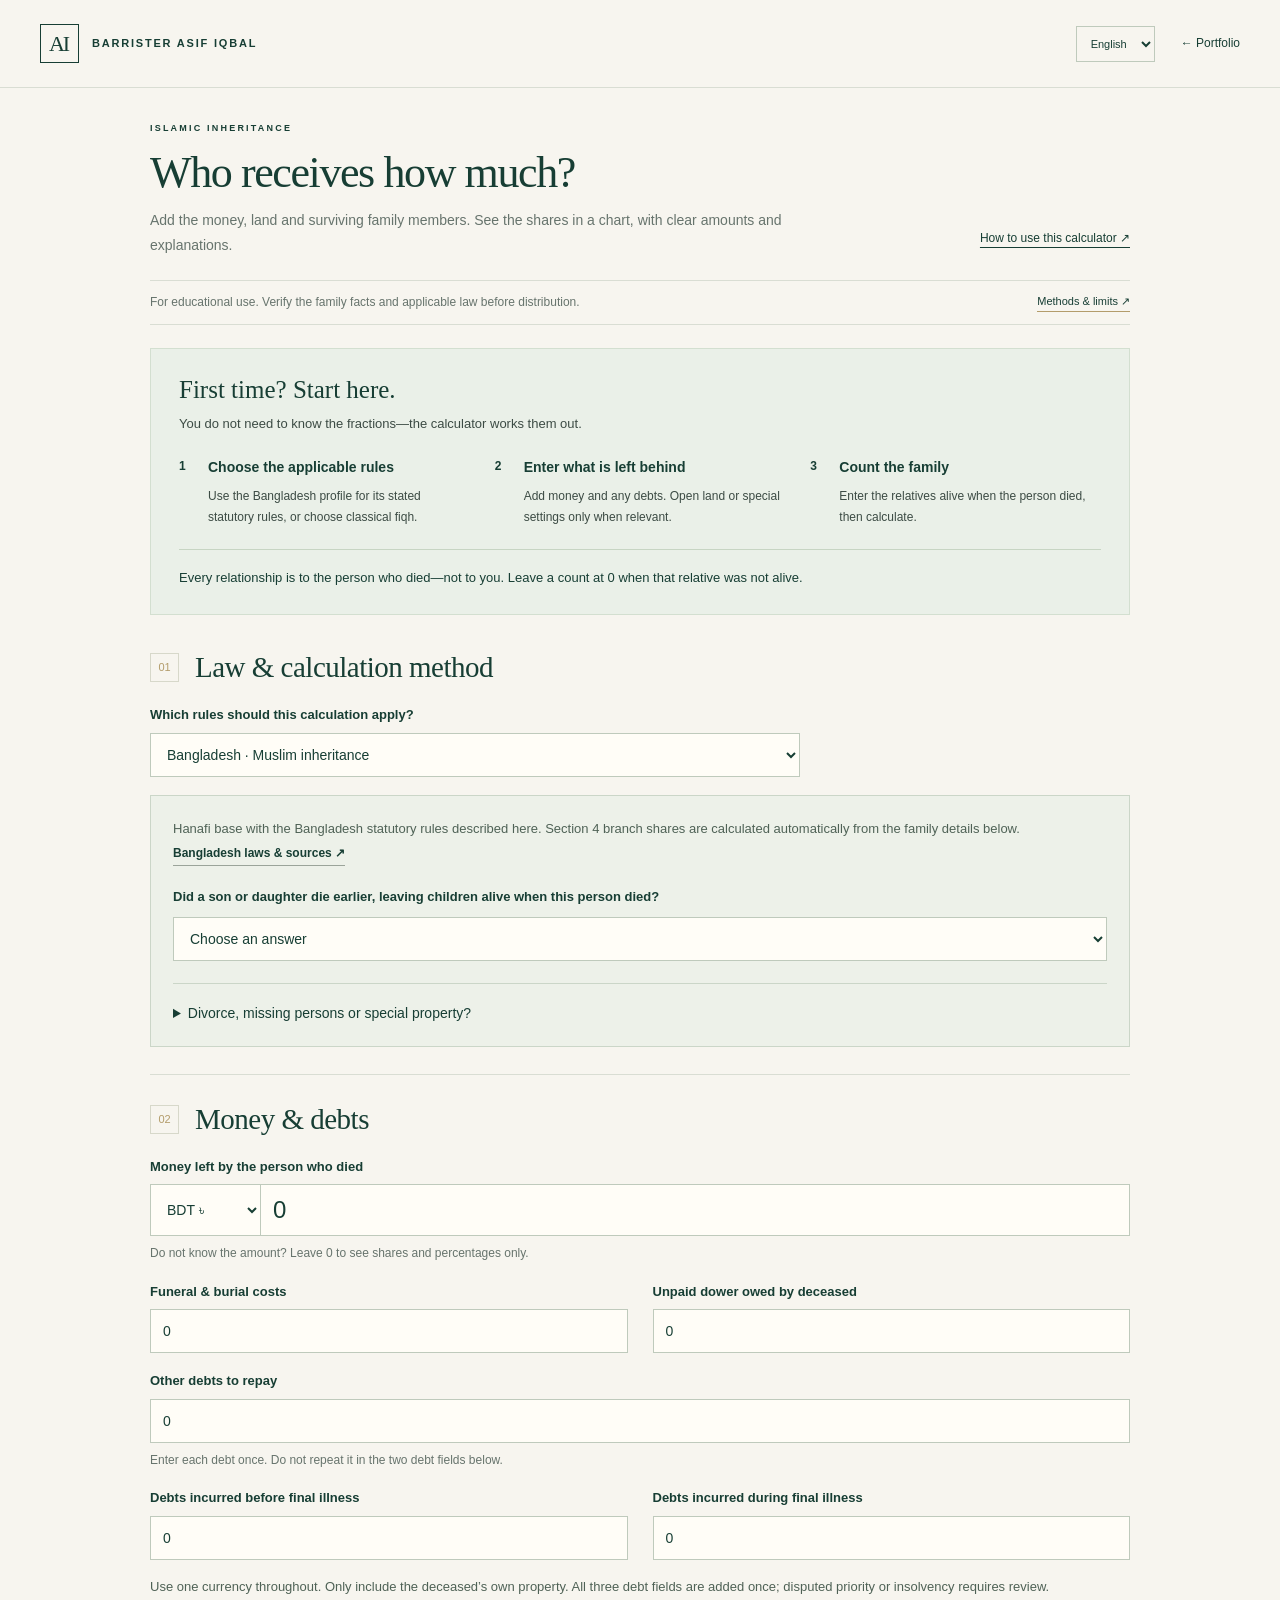
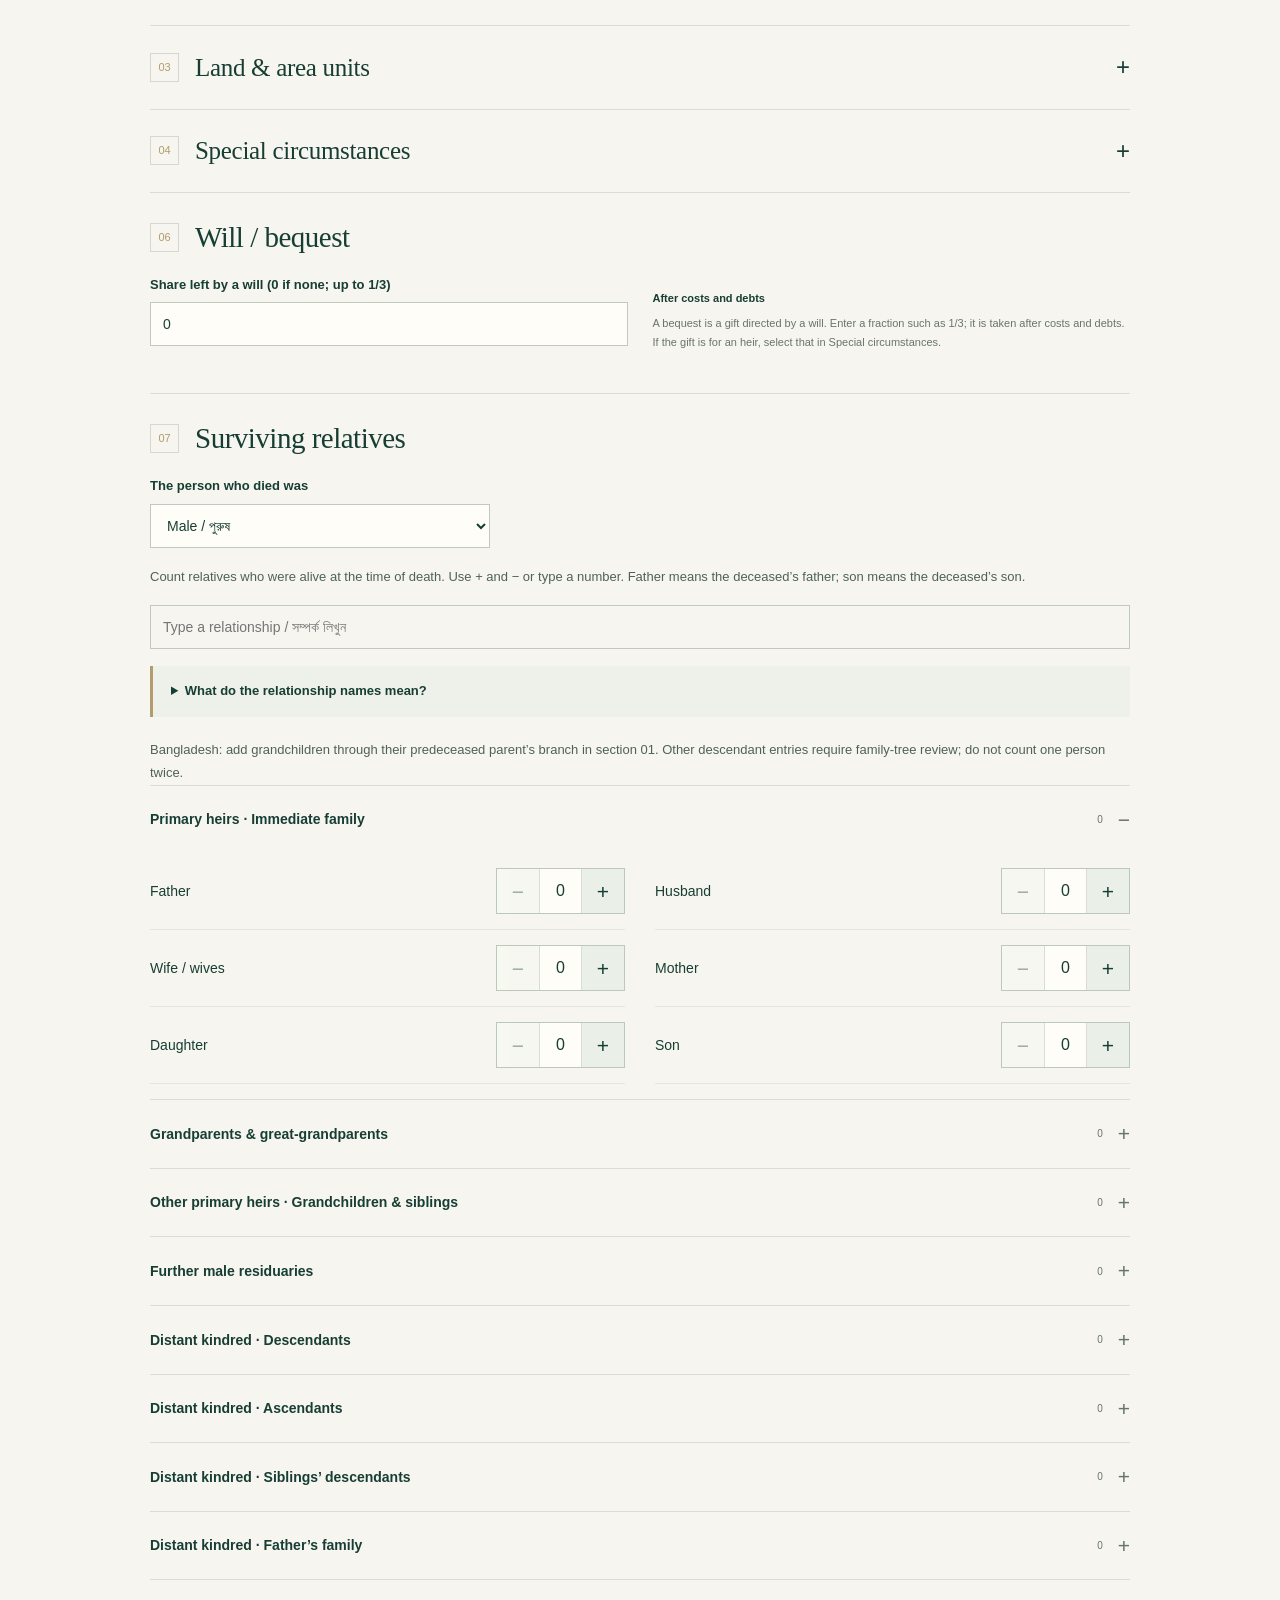
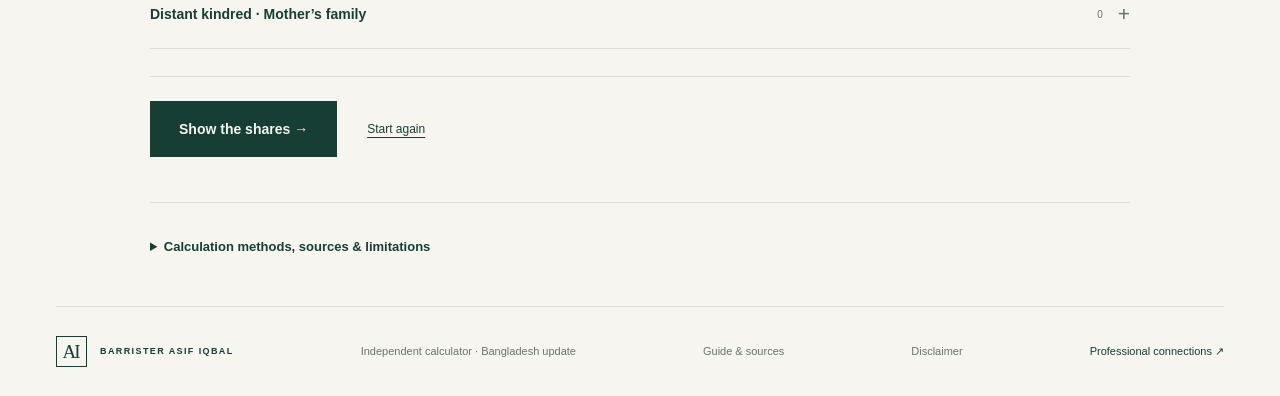
==== commit 4a57a499: "Align onboarding and coverage notes with Bangladesh statutory profile" ====
--- a/inheritance/index.html
+++ b/inheritance/index.html
@@ -16,7 +16,7 @@
 <main id="main">
 <section class="calc-hero wrap task-hero"><div><div class="eyebrow">ISLAMIC INHERITANCE</div><h1 data-en="Who receives how much?" data-bn="কে কত অংশ পাবেন?">Who receives how much?</h1><p class="hero-sub" data-en="Add the money, land and surviving family members. See the shares in a chart, with clear amounts and explanations." data-bn="টাকা, জমি ও জীবিত আত্মীয়দের তথ্য দিন। ছবিতে অংশ দেখুন, সঙ্গে টাকার হিসাব ও ব্যাখ্যা।">Add the money, land and surviving family members. See the shares in a chart, with clear amounts and explanations.</p></div><a class="help-link" href="guide.html" data-en="How to use this calculator ↗" data-bn="ব্যবহারবিধি ↗">How to use this calculator ↗</a></section>
 <div class="scope-banner wrap task-notice"><p data-en="For educational use. Verify the family facts and applicable law before distribution." data-bn="শিক্ষামূলক হিসাব। সম্পত্তি বণ্টনের আগে পরিবারের তথ্য ও প্রযোজ্য আইন যাচাই করুন।">For educational use. Verify the family facts and applicable law before distribution.</p><a href="guide.html#policy" data-en="Methods & limits ↗" data-bn="পদ্ধতি ও সীমা ↗">Methods &amp; limits ↗</a></div>
-<section class="start-guide wrap" aria-label="Getting started"><div class="start-guide-heading"><h2 data-en="First time? Start here." data-bn="প্রথমবার? এভাবে শুরু করুন।">First time? Start here.</h2><p data-en="You do not need to know the fractions—the calculator works them out." data-bn="ভগ্নাংশ জানা লাগবে না—ক্যালকুলেটর হিসাব করে দেবে।">You do not need to know the fractions—the calculator works them out.</p></div><ol><li><b data-en="Choose a method" data-bn="পদ্ধতি বাছুন">Choose a method</b><span data-en="Not sure? Keep “Compare all methods” and view the alternatives." data-bn="নিশ্চিত না হলে “সব পদ্ধতি তুলনা” রেখে ফলগুলো দেখুন।">Not sure? Keep “Compare all methods” and view the alternatives.</span></li><li><b data-en="Enter what is left behind" data-bn="কী সম্পত্তি আছে লিখুন">Enter what is left behind</b><span data-en="Add money and any debts. Open land or special settings only when relevant." data-bn="টাকা ও ঋণ লিখুন। জমি বা বিশেষ পরিস্থিতি থাকলে সংশ্লিষ্ট ঘর খুলুন।">Add money and any debts. Open land or special settings only when relevant.</span></li><li><b data-en="Count the family" data-bn="আত্মীয়দের সংখ্যা দিন">Count the family</b><span data-en="Enter the relatives alive when the person died, then calculate." data-bn="মৃত্যুর সময় যাঁরা জীবিত ছিলেন, তাঁদের সংখ্যা দিয়ে হিসাব দেখুন।">Enter the relatives alive when the person died, then calculate.</span></li></ol><p class="relationship-reminder" data-en="Every relationship is to the person who died—not to you. Leave a count at 0 when that relative was not alive." data-bn="সব সম্পর্ক মৃত ব্যক্তির সঙ্গে মিলিয়ে দিন—আপনার সঙ্গে নয়। কোনো আত্মীয় তখন জীবিত না থাকলে তাঁর সংখ্যা ০ রাখুন।">Every relationship is to the person who died—not to you. Leave a count at 0 when that relative was not alive.</p></section>
+<section class="start-guide wrap" aria-label="Getting started"><div class="start-guide-heading"><h2 data-en="First time? Start here." data-bn="প্রথমবার? এভাবে শুরু করুন।">First time? Start here.</h2><p data-en="You do not need to know the fractions—the calculator works them out." data-bn="ভগ্নাংশ জানা লাগবে না—ক্যালকুলেটর হিসাব করে দেবে।">You do not need to know the fractions—the calculator works them out.</p></div><ol><li><b data-en="Choose the applicable rules" data-bn="প্রযোজ্য নিয়ম বাছুন">Choose the applicable rules</b><span data-en="Use the Bangladesh profile for its stated statutory rules, or choose classical fiqh." data-bn="বর্ণিত বিধিবদ্ধ নিয়মের জন্য বাংলাদেশ প্রোফাইল নিন, অথবা ফিকহি তুলনা বাছুন।">Use the Bangladesh profile for its stated statutory rules, or choose classical fiqh.</span></li><li><b data-en="Enter what is left behind" data-bn="কী সম্পত্তি আছে লিখুন">Enter what is left behind</b><span data-en="Add money and any debts. Open land or special settings only when relevant." data-bn="টাকা ও ঋণ লিখুন। জমি বা বিশেষ পরিস্থিতি থাকলে সংশ্লিষ্ট ঘর খুলুন।">Add money and any debts. Open land or special settings only when relevant.</span></li><li><b data-en="Count the family" data-bn="আত্মীয়দের সংখ্যা দিন">Count the family</b><span data-en="Enter the relatives alive when the person died, then calculate." data-bn="মৃত্যুর সময় যাঁরা জীবিত ছিলেন, তাঁদের সংখ্যা দিয়ে হিসাব দেখুন।">Enter the relatives alive when the person died, then calculate.</span></li></ol><p class="relationship-reminder" data-en="Every relationship is to the person who died—not to you. Leave a count at 0 when that relative was not alive." data-bn="সব সম্পর্ক মৃত ব্যক্তির সঙ্গে মিলিয়ে দিন—আপনার সঙ্গে নয়। কোনো আত্মীয় তখন জীবিত না থাকলে তাঁর সংখ্যা ০ রাখুন।">Every relationship is to the person who died—not to you. Leave a count at 0 when that relative was not alive.</p></section>
 <div class="calculator-layout wrap">
 <form id="inheritance-form" novalidate><section id="method-section" class="form-section"><div class="step-title"><span>01</span><h2 data-en="Law & calculation method" data-bn="আইন ও হিসাবের পদ্ধতি">Law &amp; calculation method</h2></div><label class="jurisdiction-field"><span data-en="Which rules should this calculation apply?" data-bn="কোন নিয়মে হিসাব করবেন?">Which rules should this calculation apply?</span><select id="jurisdiction"><option value="bangladesh" selected data-en="Bangladesh · Muslim inheritance" data-bn="বাংলাদেশ · মুসলিম উত্তরাধিকার">Bangladesh · Muslim inheritance</option><option value="classical" data-en="Classical fiqh · compare methods" data-bn="ধ্রুপদি ফিকহ · পদ্ধতি তুলনা">Classical fiqh · compare methods</option></select></label>
 <div id="bangladesh-fields" class="bd-panel"><p class="hint" data-en="Hanafi base with the Bangladesh statutory rules described here. Section 4 branch shares are calculated automatically from the family details below." data-bn="হানাফি ভিত্তির সঙ্গে এখানে বর্ণিত বাংলাদেশের বিধিবদ্ধ নিয়ম। নিচের পারিবারিক তথ্য থেকে ধারা ৪-এর শাখার অংশ স্বয়ংক্রিয়ভাবে গণনা হবে।">Hanafi base with the Bangladesh statutory rules described here. Section 4 branch shares are calculated automatically from the family details below.</p><a class="text-link" href="bangladesh.html" data-en="Bangladesh laws & sources ↗" data-bn="বাংলাদেশের আইন ও সূত্র ↗">Bangladesh laws &amp; sources ↗</a>
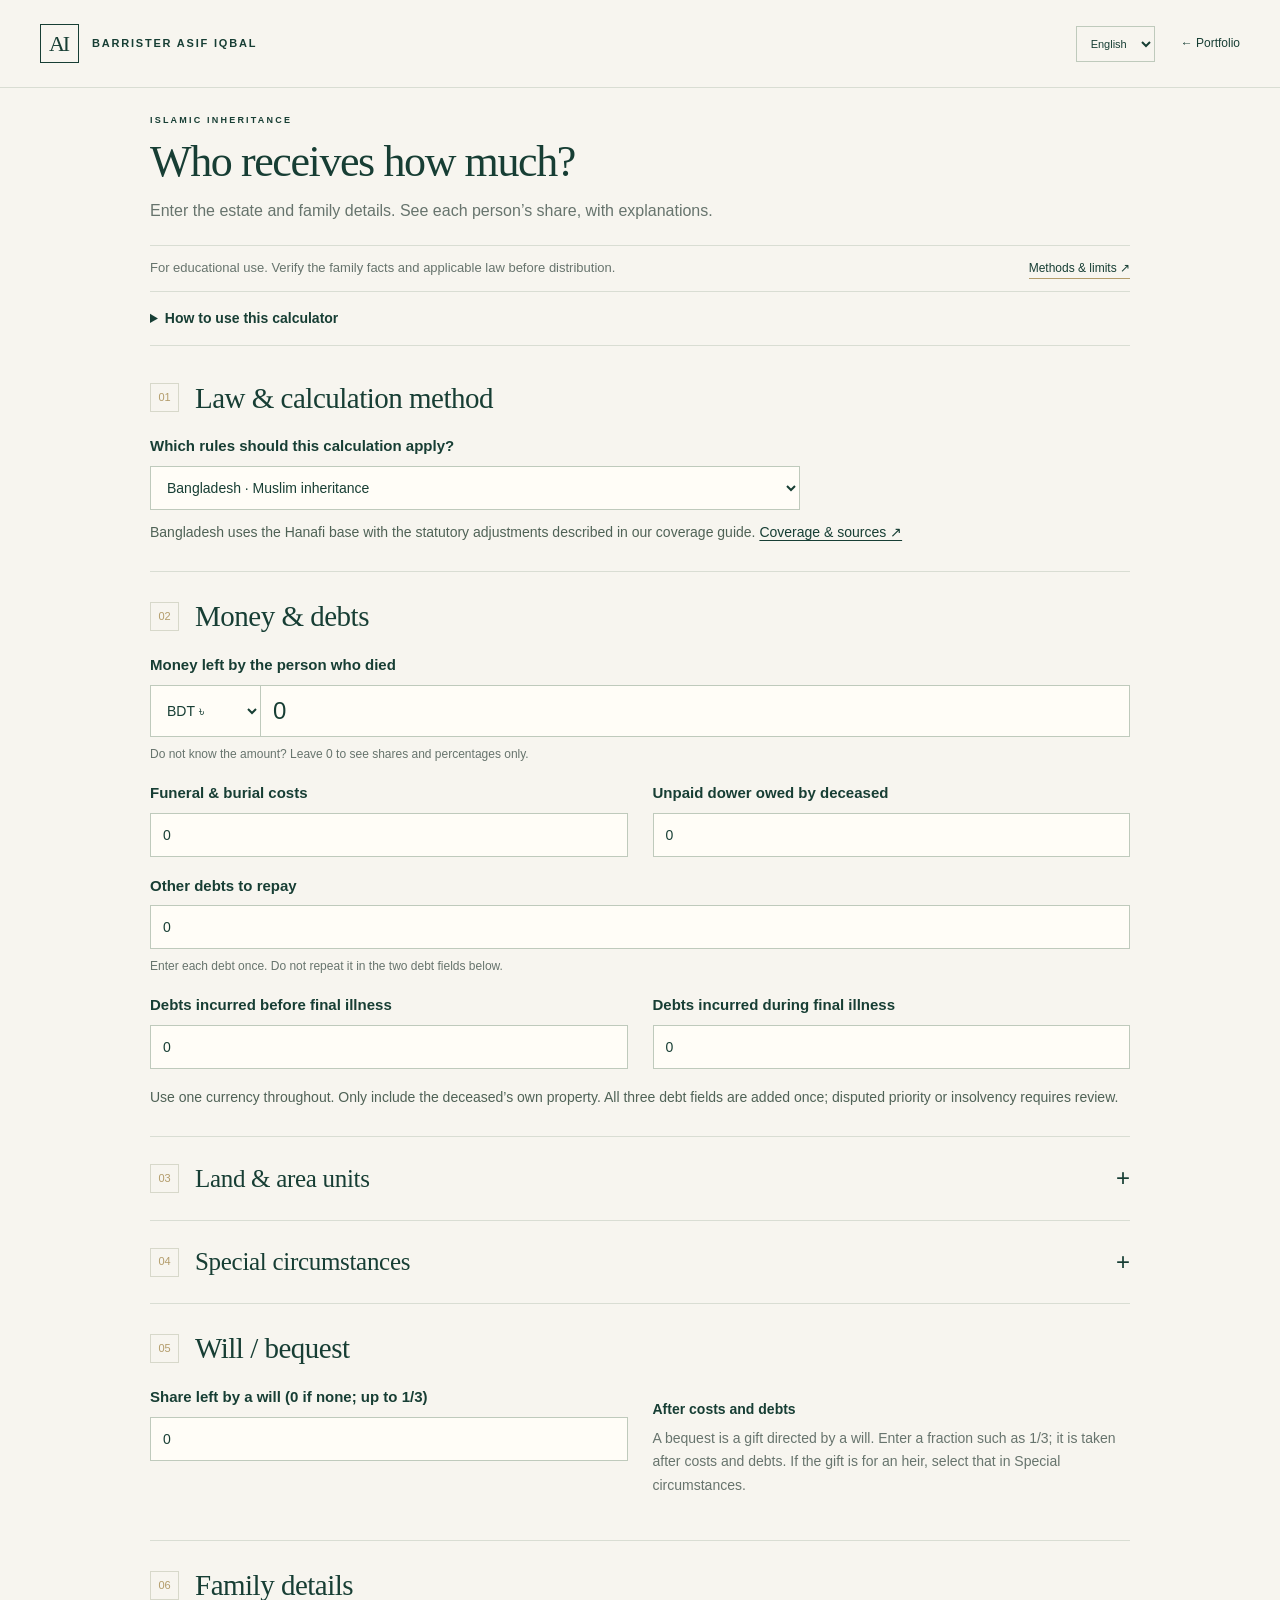
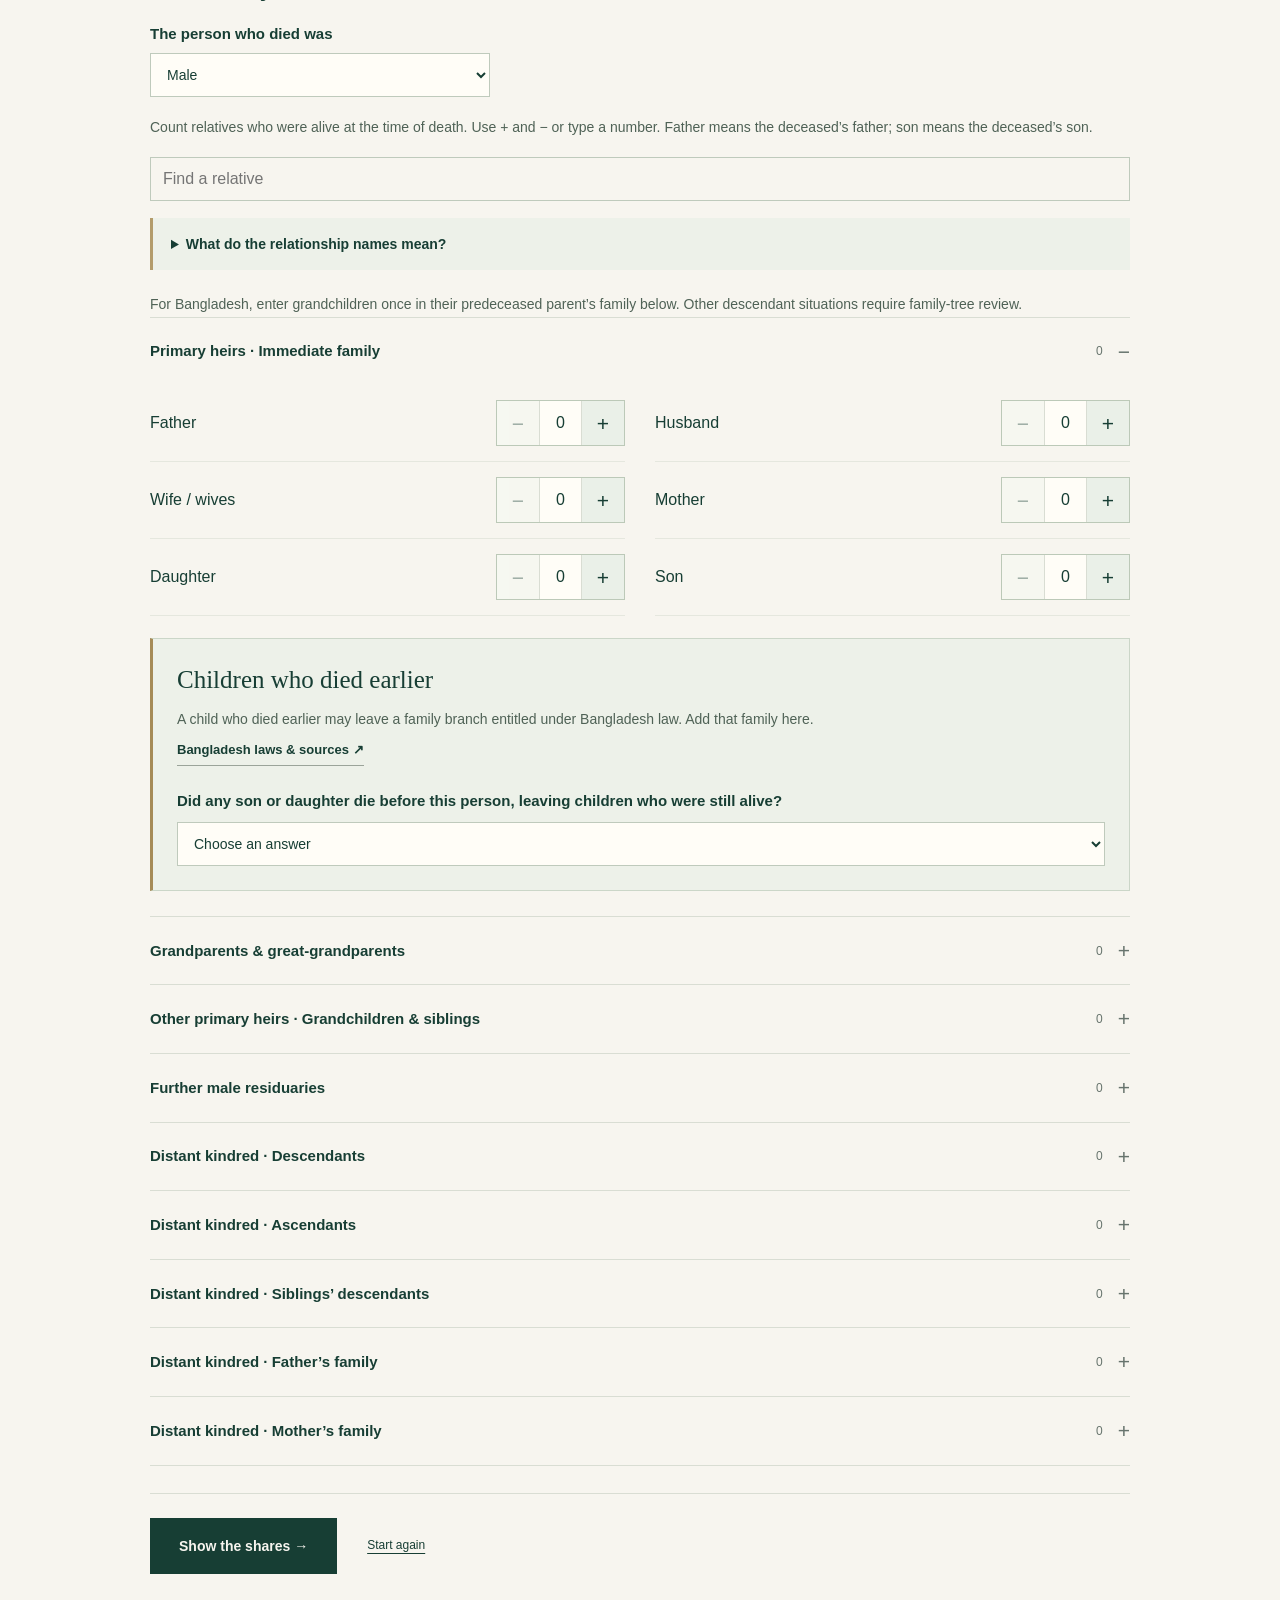
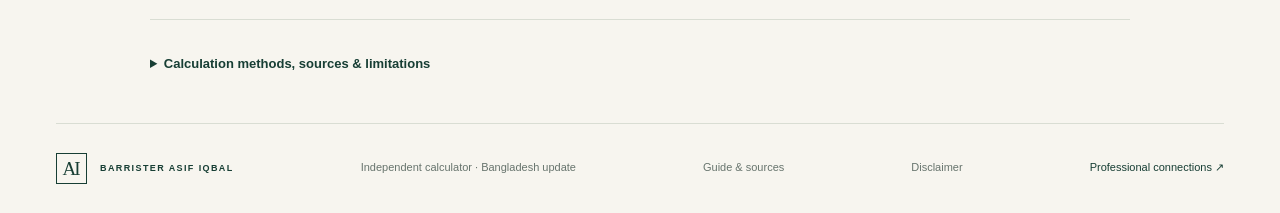
==== commit 82b9e117: "Improve portfolio hierarchy and mobile calculator clarity" ====
--- a/inheritance/index.html
+++ b/inheritance/index.html
@@ -1,4 +1,4 @@
-<!DOCTYPE html>
+<!doctype html>
 <html lang="en">
 <head>
 <meta charset="utf-8"><meta name="viewport" content="width=device-width,initial-scale=1">
@@ -7,23 +7,20 @@
 <meta name="theme-color" content="#173e34"><meta name="referrer" content="no-referrer">
 <meta http-equiv="Content-Security-Policy" content="default-src 'self'; script-src 'self'; style-src 'self' 'unsafe-inline'; img-src 'self' data:; connect-src 'none'; frame-src 'none'; object-src 'none'; base-uri 'self'; form-action 'none'">
 <link rel="canonical" href="https://asifiqbal23.github.io/barrister-asif-iqbal/inheritance/">
-<link rel="icon" href="../favicon.svg" type="image/svg+xml"><link rel="stylesheet" href="../style.css?v=calculator-1"><link rel="stylesheet" href="calculator.css?v=bd-1">
-<script src="distant.js?v=release-1" defer></script><script src="engine.js?v=bd-1" defer></script><script src="bangladesh.js?v=bd-1" defer></script><script src="scenarios.js?v=bd-1" defer></script><script src="heirs.js?v=ux-3" defer></script><script src="references.js?v=bd-1" defer></script><script src="calculator.js?v=bd-1" defer></script>
+<link rel="icon" href="../favicon.svg" type="image/svg+xml"><link rel="stylesheet" href="../style.css?v=design-1"><link rel="stylesheet" href="calculator.css?v=design-1">
+<script src="distant.js?v=release-1" defer></script><script src="engine.js?v=bd-1" defer></script><script src="bangladesh.js?v=bd-1" defer></script><script src="scenarios.js?v=bd-2" defer></script><script src="heirs.js?v=ux-3" defer></script><script src="references.js?v=bd-1" defer></script><script src="calculator.js?v=design-1" defer></script>
 </head>
 <body class="calculator-page">
 <a class="skip" href="#main">Skip to content</a>
 <header class="header"><div class="nav-wrap"><a class="brand" href="../"><span class="monogram">AI</span><span>BARRISTER ASIF IQBAL</span></a><div class="tool-nav"><label class="sr-only" for="language">Interface language</label><select id="language"><option value="en">English</option><option value="bn">বাংলা</option></select><a href="../" data-en="← Portfolio" data-bn="← পোর্টফোলিও">← Portfolio</a></div></div></header>
 <main id="main">
-<section class="calc-hero wrap task-hero"><div><div class="eyebrow">ISLAMIC INHERITANCE</div><h1 data-en="Who receives how much?" data-bn="কে কত অংশ পাবেন?">Who receives how much?</h1><p class="hero-sub" data-en="Add the money, land and surviving family members. See the shares in a chart, with clear amounts and explanations." data-bn="টাকা, জমি ও জীবিত আত্মীয়দের তথ্য দিন। ছবিতে অংশ দেখুন, সঙ্গে টাকার হিসাব ও ব্যাখ্যা।">Add the money, land and surviving family members. See the shares in a chart, with clear amounts and explanations.</p></div><a class="help-link" href="guide.html" data-en="How to use this calculator ↗" data-bn="ব্যবহারবিধি ↗">How to use this calculator ↗</a></section>
+<section class="calc-hero wrap task-hero"><div><div class="eyebrow">ISLAMIC INHERITANCE</div><h1 data-en="Who receives how much?" data-bn="কে কত অংশ পাবেন?">Who receives how much?</h1><p class="hero-sub" data-en="Enter the estate and family details. See each person’s share, with explanations." data-bn="সম্পত্তি ও পরিবারের তথ্য দিন। ব্যাখ্যাসহ প্রত্যেকের অংশ দেখুন।">Enter the estate and family details. See each person’s share, with explanations.</p></div></section>
 <div class="scope-banner wrap task-notice"><p data-en="For educational use. Verify the family facts and applicable law before distribution." data-bn="শিক্ষামূলক হিসাব। সম্পত্তি বণ্টনের আগে পরিবারের তথ্য ও প্রযোজ্য আইন যাচাই করুন।">For educational use. Verify the family facts and applicable law before distribution.</p><a href="guide.html#policy" data-en="Methods & limits ↗" data-bn="পদ্ধতি ও সীমা ↗">Methods &amp; limits ↗</a></div>
-<section class="start-guide wrap" aria-label="Getting started"><div class="start-guide-heading"><h2 data-en="First time? Start here." data-bn="প্রথমবার? এভাবে শুরু করুন।">First time? Start here.</h2><p data-en="You do not need to know the fractions—the calculator works them out." data-bn="ভগ্নাংশ জানা লাগবে না—ক্যালকুলেটর হিসাব করে দেবে।">You do not need to know the fractions—the calculator works them out.</p></div><ol><li><b data-en="Choose the applicable rules" data-bn="প্রযোজ্য নিয়ম বাছুন">Choose the applicable rules</b><span data-en="Use the Bangladesh profile for its stated statutory rules, or choose classical fiqh." data-bn="বর্ণিত বিধিবদ্ধ নিয়মের জন্য বাংলাদেশ প্রোফাইল নিন, অথবা ফিকহি তুলনা বাছুন।">Use the Bangladesh profile for its stated statutory rules, or choose classical fiqh.</span></li><li><b data-en="Enter what is left behind" data-bn="কী সম্পত্তি আছে লিখুন">Enter what is left behind</b><span data-en="Add money and any debts. Open land or special settings only when relevant." data-bn="টাকা ও ঋণ লিখুন। জমি বা বিশেষ পরিস্থিতি থাকলে সংশ্লিষ্ট ঘর খুলুন।">Add money and any debts. Open land or special settings only when relevant.</span></li><li><b data-en="Count the family" data-bn="আত্মীয়দের সংখ্যা দিন">Count the family</b><span data-en="Enter the relatives alive when the person died, then calculate." data-bn="মৃত্যুর সময় যাঁরা জীবিত ছিলেন, তাঁদের সংখ্যা দিয়ে হিসাব দেখুন।">Enter the relatives alive when the person died, then calculate.</span></li></ol><p class="relationship-reminder" data-en="Every relationship is to the person who died—not to you. Leave a count at 0 when that relative was not alive." data-bn="সব সম্পর্ক মৃত ব্যক্তির সঙ্গে মিলিয়ে দিন—আপনার সঙ্গে নয়। কোনো আত্মীয় তখন জীবিত না থাকলে তাঁর সংখ্যা ০ রাখুন।">Every relationship is to the person who died—not to you. Leave a count at 0 when that relative was not alive.</p></section>
+<details class="start-guide wrap compact-guide"><summary data-en="How to use this calculator" data-bn="কীভাবে ব্যবহার করবেন">How to use this calculator</summary><div class="start-guide-body"><div class="start-guide-heading"><h2 data-en="First time? Start here." data-bn="প্রথমবার? এভাবে শুরু করুন।">First time? Start here.</h2><p data-en="You do not need to know the fractions—the calculator works them out." data-bn="ভগ্নাংশ জানা লাগবে না—ক্যালকুলেটর হিসাব করে দেবে।">You do not need to know the fractions—the calculator works them out.</p></div><ol><li><b data-en="Choose the applicable rules" data-bn="প্রযোজ্য নিয়ম বাছুন">Choose the applicable rules</b><span data-en="Use the Bangladesh profile, or choose classical Islamic rules to compare methods." data-bn="বাংলাদেশের নিয়ম বাছুন, অথবা ইসলামি ফিকহের বিভিন্ন পদ্ধতি তুলনা করুন।">Use the Bangladesh profile, or choose classical Islamic rules to compare methods.</span></li><li><b data-en="Enter what is left behind" data-bn="কী সম্পত্তি আছে লিখুন">Enter what is left behind</b><span data-en="Add money and any debts. Open land or special settings only when relevant." data-bn="টাকা ও ঋণ লিখুন। জমি বা বিশেষ পরিস্থিতি থাকলে সংশ্লিষ্ট ঘর খুলুন।">Add money and any debts. Open land or special settings only when relevant.</span></li><li><b data-en="Count the family" data-bn="আত্মীয়দের সংখ্যা দিন">Count the family</b><span data-en="Enter the relatives alive when the person died, then calculate." data-bn="মৃত্যুর সময় যাঁরা জীবিত ছিলেন, তাঁদের সংখ্যা দিয়ে হিসাব দেখুন।">Enter the relatives alive when the person died, then calculate.</span></li></ol><p class="relationship-reminder" data-en="Every relationship is to the person who died—not to you. Leave a count at 0 when that relative was not alive." data-bn="সব সম্পর্ক মৃত ব্যক্তির সঙ্গে মিলিয়ে দিন—আপনার সঙ্গে নয়। কোনো আত্মীয় তখন জীবিত না থাকলে তাঁর সংখ্যা ০ রাখুন।">Every relationship is to the person who died—not to you. Leave a count at 0 when that relative was not alive.</p></div></details>
 <div class="calculator-layout wrap">
-<form id="inheritance-form" novalidate><section id="method-section" class="form-section"><div class="step-title"><span>01</span><h2 data-en="Law & calculation method" data-bn="আইন ও হিসাবের পদ্ধতি">Law &amp; calculation method</h2></div><label class="jurisdiction-field"><span data-en="Which rules should this calculation apply?" data-bn="কোন নিয়মে হিসাব করবেন?">Which rules should this calculation apply?</span><select id="jurisdiction"><option value="bangladesh" selected data-en="Bangladesh · Muslim inheritance" data-bn="বাংলাদেশ · মুসলিম উত্তরাধিকার">Bangladesh · Muslim inheritance</option><option value="classical" data-en="Classical fiqh · compare methods" data-bn="ধ্রুপদি ফিকহ · পদ্ধতি তুলনা">Classical fiqh · compare methods</option></select></label>
-<div id="bangladesh-fields" class="bd-panel"><p class="hint" data-en="Hanafi base with the Bangladesh statutory rules described here. Section 4 branch shares are calculated automatically from the family details below." data-bn="হানাফি ভিত্তির সঙ্গে এখানে বর্ণিত বাংলাদেশের বিধিবদ্ধ নিয়ম। নিচের পারিবারিক তথ্য থেকে ধারা ৪-এর শাখার অংশ স্বয়ংক্রিয়ভাবে গণনা হবে।">Hanafi base with the Bangladesh statutory rules described here. Section 4 branch shares are calculated automatically from the family details below.</p><a class="text-link" href="bangladesh.html" data-en="Bangladesh laws & sources ↗" data-bn="বাংলাদেশের আইন ও সূত্র ↗">Bangladesh laws &amp; sources ↗</a>
-<label><span data-en="Did a son or daughter die earlier, leaving children alive when this person died?" data-bn="এই ব্যক্তির আগে তাঁর কোনো ছেলে বা মেয়ে মারা গিয়ে, এই ব্যক্তির মৃত্যুর সময় জীবিত সন্তান রেখে গেছেন?">Did a son or daughter die earlier, leaving children alive when this person died?</span><select id="bd-orphans"><option value="" data-en="Choose an answer" data-bn="উত্তর দিন">Choose an answer</option><option value="no" data-en="No" data-bn="না">No</option><option value="yes" data-en="Yes — add each family branch" data-bn="হ্যাঁ — প্রতিটি শাখা যোগ করুন">Yes — add each family branch</option><option value="unknown" data-en="I am not sure" data-bn="নিশ্চিত নই">I am not sure</option></select></label>
-<div id="bd-branches-panel" hidden><label><span data-en="When did the estate owner die?" data-bn="যাঁর সম্পত্তির হিসাব হচ্ছে, তিনি কখন মারা গেছেন?">When did the estate owner die?</span><select id="bd-era"><option value="" data-en="Choose a period" data-bn="সময় বাছুন">Choose a period</option><option value="after" data-en="After 15 July 1961" data-bn="১৫ জুলাই ১৯৬১-এর পরে">After 15 July 1961</option><option value="earlier" data-en="On or before 15 July 1961" data-bn="১৫ জুলাই ১৯৬১ বা তার আগে">On or before 15 July 1961</option><option value="unknown" data-en="Unknown / disputed" data-bn="অজানা / বিতর্কিত">Unknown / disputed</option></select></label><p class="hint" data-en="One branch for each predeceased son or daughter. Count only that child’s own children who were alive when the estate owner died. Do not include the predeceased child among surviving sons/daughters, or repeat these grandchildren below." data-bn="আগে মৃত প্রতিটি ছেলে বা মেয়ের জন্য একটি শাখা। মূল ব্যক্তির মৃত্যুর সময় জীবিত থাকা ওই ছেলে/মেয়ের নিজ সন্তানদের সংখ্যা দিন। আগে মৃত ব্যক্তিকে জীবিত ছেলে/মেয়ের ঘরে বা এই নাতি-নাতনিদের নিচে আবার দেবেন না।">One branch for each predeceased son or daughter. Count only that child’s own children who were alive when the estate owner died. Do not include the predeceased child among surviving sons/daughters, or repeat these grandchildren below.</p><div id="bd-branches"></div><button class="button outline" type="button" id="add-bd-branch" data-en="+ Add a predeceased child’s family" data-bn="+ আগে মৃত সন্তানের পরিবার যোগ করুন">+ Add a predeceased child’s family</button><p class="hint" data-en="The result gives each branch’s total. If a branch has several children, their individual division is left for legal review; the chart does not assume equal shares or a 2:1 split." data-bn="ফলে প্রতিটি শাখার মোট অংশ দেখাবে। এক শাখায় একাধিক সন্তান থাকলে তাঁদের ব্যক্তিগত ভাগ আইনি পর্যালোচনাসাপেক্ষ; চার্টে সমান ভাগ বা ২:১ অনুমান করা হয় না।">The result gives each branch’s total. If a branch has several children, their individual division is left for legal review; the chart does not assume equal shares or a 2:1 split.</p></div>
-<details class="bd-checks"><summary data-en="Divorce, missing persons or special property?" data-bn="তালাক, নিখোঁজ ব্যক্তি বা বিশেষ সম্পত্তি আছে?">Divorce, missing persons or special property?</summary><label class="check-row"><input id="bd-divorce" type="checkbox"><span data-en="A divorce or marital status at death is unresolved" data-bn="মৃত্যুর সময় তালাক বা বৈবাহিক অবস্থা অনির্ধারিত">A divorce or marital status at death is unresolved</span></label><label class="check-row"><input id="bd-special-assets" type="checkbox"><span data-en="The entered estate includes uncertain fund/nominee, pension, insurance, gift or waqf rights" data-bn="প্রদত্ত সম্পত্তিতে তহবিল/নমিনি, পেনশন, বীমা, হেবা বা ওয়াক্‌ফের অনিশ্চিত অধিকার আছে">The entered estate includes uncertain fund/nominee, pension, insurance, gift or waqf rights</span></label><p class="hint" data-en="Select a missing person in Special circumstances. These issues need the relevant documents and law; the calculator will explain what must be resolved." data-bn="নিখোঁজ ব্যক্তি থাকলে বিশেষ পরিস্থিতিতে বাছুন। এসব ক্ষেত্রে সংশ্লিষ্ট দলিল ও আইন লাগে; কী যাচাই করতে হবে ক্যালকুলেটর তা জানাবে।">Select a missing person in Special circumstances. These issues need the relevant documents and law; the calculator will explain what must be resolved.</p></details></div><div id="classical-methods" hidden><fieldset class="method-options"><legend class="sr-only">School / juristic method</legend><label class="method-option method-all"><input type="radio" name="method-choice" value="none" checked><span data-en="Compare all methods" data-bn="সব পদ্ধতি তুলনা">Compare all methods</span></label><label class="method-option"><input type="radio" name="method-choice" value="hanafi"><span data-en="Hanafi" data-bn="হানাফি">Hanafi</span></label><label class="method-option"><input type="radio" name="method-choice" value="maliki"><span data-en="Maliki" data-bn="মালিকি">Maliki</span></label><label class="method-option"><input type="radio" name="method-choice" value="shafii"><span data-en="Shafi‘i" data-bn="শাফেয়ি">Shafi‘i</span></label><label class="method-option"><input type="radio" name="method-choice" value="hanbali"><span data-en="Hanbali" data-bn="হাম্বলি">Hanbali</span></label><label class="method-option"><input type="radio" name="method-choice" value="yusuf"><span data-en="Imam Abu Yusuf" data-bn="ইমাম আবু ইউসুফ">Imam Abu Yusuf</span></label><label class="method-option"><input type="radio" name="method-choice" value="muhammad"><span data-en="Imam Muhammad" data-bn="ইমাম মুহাম্মদ">Imam Muhammad</span></label></fieldset><p class="hint" data-en="A school is a way of interpreting inheritance rules. Choose a known method, or keep “Compare all methods” to see the six alternatives." data-bn="মাজহাব হলো উত্তরাধিকারের নিয়ম ব্যাখ্যার একটি পদ্ধতি। জানা থাকলে সেটি বাছুন, নইলে “সব পদ্ধতি তুলনা” রেখে ছয়টি ফল দেখুন।">A school is a way of interpreting inheritance rules. Choose a known method, or keep “Compare all methods” to see the six alternatives.</p><select hidden id="method"><option selected value="none">Compare all methods</option><option value="hanafi">Hanafi / হানাফি</option><option value="maliki">Maliki / মালিকি</option><option value="shafii">Shafi‘i / শাফেয়ি</option><option value="hanbali">Hanbali / হাম্বলি</option><option value="yusuf">Imam Abu Yusuf / ইমাম আবু ইউসুফ</option><option value="muhammad">Imam Muhammad / ইমাম মুহাম্মদ</option></select></div></section><section id="estate-section" class="form-section"><div class="step-title"><span>02</span><h2 data-en="Money & debts" data-bn="টাকা ও দায়দেনা">Money &amp; debts</h2></div><div class="field-grid">
-<label class="wide"><span data-en="Money left by the person who died" data-bn="মৃত ব্যক্তির রেখে যাওয়া মোট টাকা">Money left by the person who died</span><div class="money-field"><select id="currency" aria-label="Currency"><option value="BDT">BDT ৳</option><option value="USD">USD $</option><option value="GBP">GBP £</option><option value="EUR">EUR €</option><option value="PKR">PKR</option><option value="INR">INR ₹</option><option value="SAR">SAR</option></select><input id="cash" name="cash" inputmode="decimal" value="0" autocomplete="off" aria-label="Monetary estate"></div><small data-en="Do not know the amount? Leave 0 to see shares and percentages only." data-bn="টাকার পরিমাণ জানা নেই? ০ রাখলে শুধু অংশ ও শতাংশ দেখাবে।">Do not know the amount? Leave 0 to see shares and percentages only.</small></label>
+<form id="inheritance-form" novalidate><section id="method-section" class="form-section"><div class="step-title"><span>01</span><h2 data-en="Law & calculation method" data-bn="আইন ও হিসাবের পদ্ধতি">Law &amp; calculation method</h2></div><label class="jurisdiction-field"><span data-en="Which rules should this calculation apply?" data-bn="কোন নিয়মে হিসাব করবেন?">Which rules should this calculation apply?</span><select id="jurisdiction"><option value="bangladesh" selected data-en="Bangladesh · Muslim inheritance" data-bn="বাংলাদেশ · মুসলিম উত্তরাধিকার">Bangladesh · Muslim inheritance</option><option value="classical" data-en="Classical Islamic rules · compare methods" data-bn="ইসলামি ফিকহের নিয়ম · পদ্ধতি তুলনা">Classical Islamic rules · compare methods</option></select></label><p class="hint method-context" id="bd-method-note"><span data-en="Bangladesh uses the Hanafi base with the statutory adjustments described in our coverage guide." data-bn="বাংলাদেশের হিসাবে হানাফি নিয়মের সঙ্গে নির্দেশিকায় বর্ণিত আইনি সমন্বয় করা হয়।">Bangladesh uses the Hanafi base with the statutory adjustments described in our coverage guide.</span> <a href="bangladesh.html" data-en="Coverage & sources ↗" data-bn="কী হিসাব হয় ও আইনের সূত্র ↗">Coverage &amp; sources ↗</a></p>
+<div id="classical-methods" hidden><fieldset class="method-options"><legend class="sr-only">School / juristic method</legend><label class="method-option method-all"><input type="radio" name="method-choice" value="none" checked><span data-en="Compare all methods" data-bn="সব পদ্ধতি তুলনা">Compare all methods</span></label><label class="method-option"><input type="radio" name="method-choice" value="hanafi"><span data-en="Hanafi" data-bn="হানাফি">Hanafi</span></label><label class="method-option"><input type="radio" name="method-choice" value="maliki"><span data-en="Maliki" data-bn="মালিকি">Maliki</span></label><label class="method-option"><input type="radio" name="method-choice" value="shafii"><span data-en="Shafi‘i" data-bn="শাফেয়ি">Shafi‘i</span></label><label class="method-option"><input type="radio" name="method-choice" value="hanbali"><span data-en="Hanbali" data-bn="হাম্বলি">Hanbali</span></label><label class="method-option"><input type="radio" name="method-choice" value="yusuf"><span data-en="Imam Abu Yusuf" data-bn="ইমাম আবু ইউসুফ">Imam Abu Yusuf</span></label><label class="method-option"><input type="radio" name="method-choice" value="muhammad"><span data-en="Imam Muhammad" data-bn="ইমাম মুহাম্মদ">Imam Muhammad</span></label></fieldset><p class="hint" data-en="A school is a way of interpreting inheritance rules. Choose a known method, or keep “Compare all methods” to see the six alternatives." data-bn="মাজহাব হলো উত্তরাধিকারের নিয়ম ব্যাখ্যার একটি পদ্ধতি। জানা থাকলে সেটি বাছুন, নইলে “সব পদ্ধতি তুলনা” রেখে ছয়টি ফল দেখুন।">A school is a way of interpreting inheritance rules. Choose a known method, or keep “Compare all methods” to see the six alternatives.</p><select hidden id="method"><option selected value="none">Compare all methods</option><option value="hanafi">Hanafi / হানাফি</option><option value="maliki">Maliki / মালিকি</option><option value="shafii">Shafi‘i / শাফেয়ি</option><option value="hanbali">Hanbali / হাম্বলি</option><option value="yusuf">Imam Abu Yusuf / ইমাম আবু ইউসুফ</option><option value="muhammad">Imam Muhammad / ইমাম মুহাম্মদ</option></select></div></section><section id="estate-section" class="form-section"><div class="step-title"><span>02</span><h2 data-en="Money & debts" data-bn="টাকা ও দায়দেনা">Money &amp; debts</h2></div><div class="field-grid">
+<label class="wide"><span data-en="Money left by the person who died" data-bn="মৃত ব্যক্তির রেখে যাওয়া মোট টাকা">Money left by the person who died</span><div class="money-field"><select data-bn-label="মুদ্রা" data-en-label="Currency" id="currency" aria-label="Currency"><option value="BDT">BDT ৳</option><option value="USD">USD $</option><option value="GBP">GBP £</option><option value="EUR">EUR €</option><option value="PKR">PKR</option><option value="INR">INR ₹</option><option value="SAR">SAR</option></select><input data-bn-label="টাকার পরিমাণ" data-en-label="Monetary estate" id="cash" name="cash" inputmode="decimal" value="0" autocomplete="off" aria-label="Monetary estate"></div><small data-en="Do not know the amount? Leave 0 to see shares and percentages only." data-bn="টাকার পরিমাণ জানা নেই? ০ রাখলে শুধু অংশ ও শতাংশ দেখাবে।">Do not know the amount? Leave 0 to see shares and percentages only.</small></label>
 <label><span data-en="Funeral & burial costs" data-bn="দাফন ও অন্ত্যেষ্টিক্রিয়া ব্যয়">Funeral &amp; burial costs</span><input id="funeral" inputmode="decimal" value="0" autocomplete="off"></label>
 <label><span data-en="Unpaid dower owed by deceased" data-bn="মৃত ব্যক্তির প্রদেয় বকেয়া দেনমোহর">Unpaid dower owed by deceased</span><input id="dower" inputmode="decimal" value="0" autocomplete="off"></label>
 <label class="wide"><span data-en="Other debts to repay" data-bn="পরিশোধ করতে হবে এমন অন্যান্য ঋণ">Other debts to repay</span><input id="otherDebt" inputmode="decimal" value="0" autocomplete="off"><small data-en="Enter each debt once. Do not repeat it in the two debt fields below." data-bn="একই ঋণ একবার দিন। নিচের দুই ঋণের ঘরে সেটি আবার লিখবেন না।">Enter each debt once. Do not repeat it in the two debt fields below.</small></label>
@@ -31,7 +28,10 @@
 <label><span data-en="Debts incurred during final illness" data-bn="অন্তিম অসুস্থতার সময়ে গৃহীত ঋণ">Debts incurred during final illness</span><input id="debt2" inputmode="decimal" value="0" autocomplete="off"></label>
 
 
-</div><p class="hint" data-en="Use one currency throughout. Only include the deceased’s own property. All three debt fields are added once; disputed priority or insolvency requires review." data-bn="একই মুদ্রা ব্যবহার করুন। কেবল মৃত ব্যক্তির নিজস্ব সম্পদ অন্তর্ভুক্ত করুন। তিনটি ঘরের ঋণ একবার করে যোগ হয়; অগ্রাধিকার বিতর্ক বা দেউলিয়াত্বে পর্যালোচনা প্রয়োজন।">Use one currency throughout. Only include the deceased’s own property. All three debt fields are added once; disputed priority or insolvency requires review.</p></section><section class="form-section optional-section" id="land-section"><details class="section-disclosure"><summary><span class="section-number">03</span><span class="section-name" data-en="Land & area units" data-bn="জমি ও পরিমাপের একক">Land &amp; area units</span><span class="disclosure-plus" aria-hidden="true">+</span></summary><div class="disclosure-content"><p class="hint" data-en="Enter only land already available to the heirs after debts, expenses and bequests. Cash deductions cannot be converted into land without a valuation; do not deduct them twice." data-bn="ঋণ, ব্যয় ও ওসিয়ত নিষ্পত্তির পর উত্তরাধিকারীদের জন্য থাকা জমি দিন। মূল্যায়ন ছাড়া টাকার দায় জমিতে রূপান্তর হয় না; একই দায় দুবার বাদ দেবেন না।">Enter only land already available to the heirs after debts, expenses and bequests. Cash deductions cannot be converted into land without a valuation; do not deduct them twice.</p><div class="field-grid"><label><span data-en="Input unit" data-bn="জমির একক">Input unit</span><select id="landUnit"><option value="decimal">Decimal / শতক</option><option value="sqft">Square foot</option><option value="sqyd">Square yard</option><option value="sqm">Square metre</option><option value="acre">Acre</option><option value="pole">Square pole / perch</option><option value="marla">Marla (272.25 sq ft)</option><option value="kanal">Kanal (5,445 sq ft)</option><option value="custom">Custom unit</option></select></label><label><span data-en="Net land area" data-bn="বণ্টনযোগ্য জমি">Net land area</span><input id="landArea" inputmode="decimal" value="0"></label></div><div class="field-grid" id="custom-land" hidden><label><span data-en="Custom unit name" data-bn="নিজস্ব এককের নাম">Custom unit name</span><input id="customName" value="Katha" maxlength="30"></label><label><span data-en="Base unit" data-bn="ভিত্তি একক">Base unit</span><select id="customBase"><option value="sqft">Square foot</option><option value="sqyd">Square yard</option><option value="sqm">Square metre</option></select></label><label><span data-en="Base units per custom unit" data-bn="প্রতি নিজস্ব এককে ভিত্তি এককের সংখ্যা">Base units per custom unit</span><input id="customSize" inputmode="decimal" value="720"></label></div><p class="hint" data-en="Local katha, bigha, marla and kanal definitions vary. Use a custom unit matching the land record." data-bn="এলাকাভেদে কাঠা, বিঘা, মারলা ও কানালের মাপ ভিন্ন। দলিল অনুযায়ী নিজস্ব একক নির্ধারণ করুন।">Local katha, bigha, marla and kanal definitions vary. Use a custom unit matching the land record.</p><fieldset class="output-units"><legend data-en="Show land results in" data-bn="ফলাফলের একক">Show land results in</legend><div id="output-units"></div></fieldset></div></details></section><section class="form-section optional-section" id="special-section"><details class="section-disclosure"><summary><span class="section-number">04</span><span class="section-name" data-en="Special circumstances" data-bn="বিশেষ পরিস্থিতি">Special circumstances</span><span class="disclosure-plus" aria-hidden="true">+</span></summary><div class="disclosure-content"><p class="hint" data-en="Select relevant circumstances. Unborn-child and uncertain-eligibility inputs produce alternative illustrations; other complex cases stop for review." data-bn="প্রযোজ্য ঘটনা নির্বাচন করুন। গর্ভস্থ সন্তান ও অনিশ্চিত যোগ্যতার সম্ভাব্য ফল আলাদা দেখানো হয়; অন্য জটিল ক্ষেত্রে পর্যালোচনা প্রয়োজন।">Select relevant circumstances. Unborn-child and uncertain-eligibility inputs produce alternative illustrations; other complex cases stop for review.</p><p class="hint">Do not enter an adopted child or foster relative as a blood relative solely because of adoption or fosterage. Enter any independently established blood relationship separately.</p><div id="special-options"></div><div class="field-grid" id="unborn-fields" hidden><label>Maximum unborn children to explore / গর্ভস্থ সন্তানের সর্বোচ্চ সংখ্যা<input id="unbornCount" inputmode="numeric" value="1" maxlength="1"><small>1–4; conditional outcomes, not a determination of the pregnancy.</small></label></div><div class="field-grid" id="uncertain-fields" hidden><label>Relative whose eligibility is uncertain<select id="uncertainHeir"></select></label><label>Number within that category<input id="uncertainCount" inputmode="numeric" value="1" maxlength="2"></label><p class="hint wide">Include these people in the surviving-relative counts in section 07. The results compare their inclusion and exclusion; the calculator does not decide eligibility.</p></div></div></details></section><section class="form-section optional-section" id="radd-section"><details class="section-disclosure"><summary><span class="section-number">05</span><span class="section-name" data-en="Reversion of surplus (radd)" data-bn="অবশিষ্ট অংশ ফেরত (রদ্দ)">Reversion of surplus (radd)</span><span class="disclosure-plus" aria-hidden="true">+</span></summary><div class="disclosure-content"><label><span data-en="Treatment of an unallocated surplus" data-bn="অবশিষ্ট অংশের ব্যবস্থা">Treatment of an unallocated surplus</span><select id="radd"><option value="auto">School default / নির্বাচিত পদ্ধতির নীতি</option><option value="exclude">Return to non-spouse sharers / স্বামী-স্ত্রী ছাড়া রদ্দ</option><option value="include">Custom policy: include spouses / স্বামী-স্ত্রীসহ রদ্দ</option><option value="off">No reversion / রদ্দ বন্ধ</option></select></label><p class="hint" data-en="An override is a user-selected assumption, not a statement that every school adopts it. Unallocated property is shown separately for review, including any possible Bayt al-Mal treatment." data-bn="নীতি পরিবর্তন ব্যবহারকারীর নির্বাচিত অনুমান; সব মাজহাব এটি গ্রহণ করে এমন দাবি নয়। বায়তুল মালসহ সম্ভাব্য ব্যবস্থা পর্যালোচনার জন্য অবণ্টিত অংশ আলাদা দেখানো হয়।">An override is a user-selected assumption, not a statement that every school adopts it. Unallocated property is shown separately for review, including any possible Bayt al-Mal treatment.</p></div></details></section><section class="form-section" id="will-section"><div class="step-title"><span>06</span><h2 data-en="Will / bequest" data-bn="ওসিয়ত">Will / bequest</h2></div><div class="field-grid"><label><span data-en="Share left by a will (0 if none; up to 1/3)" data-bn="ওসিয়তের অংশ (না থাকলে ০; সর্বোচ্চ ১/৩)">Share left by a will (0 if none; up to 1/3)</span><input id="will" inputmode="text" value="0" placeholder="e.g. 1/3" autocomplete="off"></label><div class="field-note"><b data-en="After costs and debts" data-bn="ব্যয় ও ঋণ পরিশোধের পরে">After costs and debts</b><p data-en="A bequest is a gift directed by a will. Enter a fraction such as 1/3; it is taken after costs and debts. If the gift is for an heir, select that in Special circumstances." data-bn="ওসিয়ত হলো মৃত্যুর পরে কাউকে সম্পত্তি দেওয়ার নির্দেশ। ১/৩-এর মতো অংশ লিখুন; ব্যয় ও ঋণের পরে তা বাদ যাবে। কোনো উত্তরাধিকারীকে দিলে বিশেষ পরিস্থিতিতে সেটি বাছুন।">A bequest is a gift directed by a will. Enter a fraction such as 1/3; it is taken after costs and debts. If the gift is for an heir, select that in Special circumstances.</p></div></div></section><section id="heirs-section" class="form-section"><div class="step-title"><span>07</span><h2 data-en="Surviving relatives" data-bn="জীবিত উত্তরাধিকারী">Surviving relatives</h2></div><label class="sex-field"><span data-en="The person who died was" data-bn="যিনি মারা গেছেন তিনি">The person who died was</span><select id="sex" name="sex"><option value="male">Male / পুরুষ</option><option value="female">Female / নারী</option></select></label><p class="hint" data-en="Count relatives who were alive at the time of death. Use + and − or type a number. Father means the deceased’s father; son means the deceased’s son." data-bn="মৃত্যুর সময় জীবিত আত্মীয়দের সংখ্যা দিন। + ও − চাপুন অথবা সংখ্যা লিখুন। পিতা মানে মৃত ব্যক্তির বাবা; পুত্র মানে মৃত ব্যক্তির ছেলে।">Count relatives who were alive at the time of death. Use + and − or type a number. Father means the deceased’s father; son means the deceased’s son.</p><label class="heir-search"><span class="sr-only">Find a relative</span><input id="heir-search" placeholder="Type a relationship / সম্পর্ক লিখুন" type="search" placeholder="Search relatives / আত্মীয় খুঁজুন" autocomplete="off"></label><details class="family-help"><summary data-en="What do the relationship names mean?" data-bn="সম্পর্কের নামগুলো কী বোঝায়?">What do the relationship names mean?</summary><p data-en="Full brother or sister: the same father and mother. Paternal half-sibling: the same father, different mother. Maternal half-sibling: the same mother, different father. All are relationships to the person who died." data-bn="সহোদর ভাইবোন: বাবা ও মা দুজনই একই। বৈমাত্রেয়: বাবা একই, মা আলাদা। বৈপিত্রেয়: মা একই, বাবা আলাদা। সব সম্পর্ক যিনি মারা গেছেন তাঁর সঙ্গে মিলিয়ে দিন।">Full brother or sister: the same father and mother. Paternal half-sibling: the same father, different mother. Maternal half-sibling: the same mother, different father. All are relationships to the person who died.</p></details><p class="hint" id="bd-heir-note" data-en="Bangladesh: add grandchildren through their predeceased parent’s branch in section 01. Other descendant entries require family-tree review; do not count one person twice." data-bn="বাংলাদেশ: নাতি-নাতনিকে ০১ নম্বর ধাপে আগে মৃত বাবা/মায়ের শাখায় দিন। অন্য বংশধরের তথ্যের জন্য পারিবারিক বৃক্ষ যাচাই দরকার; একজনকে দুবার গুনবেন না।">Bangladesh: add grandchildren through their predeceased parent’s branch in section 01. Other descendant entries require family-tree review; do not count one person twice.</p><div id="heir-groups"></div><p id="no-heirs-found" hidden data-en="No matching relationship." data-bn="এ ধরনের সম্পর্ক পাওয়া যায়নি।">No matching relationship.</p><details class="settings" id="branch-settings" hidden><summary>Connecting family branches / আত্মীয়তার শাখা</summary><p class="hint">For Hanbali Tanzil, people in the same category can inherit through different deceased relatives. Enter one branch ID per person, separated by commas. Example: D1,D1,D2 means the first two are children of one daughter; the third is a child of another daughter. For two connecting generations use D1/P1. Use the same ID across fields when the connecting person is the same. Missing necessary branches stop the calculation.</p><div id="branch-fields" class="field-grid"></div></details></section><div class="input-summary" id="input-summary" hidden aria-live="polite"><div><span data-en="Relatives entered" data-bn="প্রদত্ত আত্মীয়">Relatives entered</span><b id="heir-count">0</b></div><div><span data-en="Method" data-bn="পদ্ধতি">Method</span><b id="method-preview"></b></div><div><span data-en="Monetary estate after deductions" data-bn="দায়দেনা ও ওসিয়ত বাদে টাকা">Monetary estate after deductions</span><b id="estate-preview"></b></div></div><div id="form-errors" role="alert" tabindex="-1" hidden></div><div class="calculate-actions"><button class="button primary" type="submit" data-en="Show the shares →" data-bn="হিসাব দেখুন →">Show the shares →</button><button class="reset-button" type="reset" data-en="Start again" data-bn="নতুন করে শুরু">Start again</button></div></form>
+</div><p class="hint" data-en="Use one currency throughout. Only include the deceased’s own property. All three debt fields are added once; disputed priority or insolvency requires review." data-bn="একই মুদ্রা ব্যবহার করুন। কেবল মৃত ব্যক্তির নিজস্ব সম্পদ অন্তর্ভুক্ত করুন। তিনটি ঘরের ঋণ একবার করে যোগ হয়; অগ্রাধিকার বিতর্ক বা দেউলিয়াত্বে পর্যালোচনা প্রয়োজন।">Use one currency throughout. Only include the deceased’s own property. All three debt fields are added once; disputed priority or insolvency requires review.</p></section><section class="form-section optional-section" id="land-section"><details class="section-disclosure"><summary><span class="section-number">03</span><span class="section-name" data-en="Land & area units" data-bn="জমি ও পরিমাপের একক">Land &amp; area units</span><span class="disclosure-plus" aria-hidden="true">+</span></summary><div class="disclosure-content"><p class="hint" data-en="Enter only land already available to the heirs after debts, expenses and bequests. Cash deductions cannot be converted into land without a valuation; do not deduct them twice." data-bn="ঋণ, ব্যয় ও ওসিয়ত নিষ্পত্তির পর উত্তরাধিকারীদের জন্য থাকা জমি দিন। মূল্যায়ন ছাড়া টাকার দায় জমিতে রূপান্তর হয় না; একই দায় দুবার বাদ দেবেন না।">Enter only land already available to the heirs after debts, expenses and bequests. Cash deductions cannot be converted into land without a valuation; do not deduct them twice.</p><div class="field-grid"><label><span data-en="Input unit" data-bn="জমির একক">Input unit</span><select id="landUnit"><option value="decimal">Decimal / শতক</option><option value="sqft">Square foot</option><option value="sqyd">Square yard</option><option value="sqm">Square metre</option><option value="acre">Acre</option><option value="pole">Square pole / perch</option><option value="marla">Marla (272.25 sq ft)</option><option value="kanal">Kanal (5,445 sq ft)</option><option value="custom">Custom unit</option></select></label><label><span data-en="Net land area" data-bn="বণ্টনযোগ্য জমি">Net land area</span><input id="landArea" inputmode="decimal" value="0"></label></div><div class="field-grid" id="custom-land" hidden><label><span data-en="Custom unit name" data-bn="নিজস্ব এককের নাম">Custom unit name</span><input id="customName" value="Katha" maxlength="30"></label><label><span data-en="Base unit" data-bn="ভিত্তি একক">Base unit</span><select id="customBase"><option value="sqft">Square foot</option><option value="sqyd">Square yard</option><option value="sqm">Square metre</option></select></label><label><span data-en="Base units per custom unit" data-bn="প্রতি নিজস্ব এককে ভিত্তি এককের সংখ্যা">Base units per custom unit</span><input id="customSize" inputmode="decimal" value="720"></label></div><p class="hint" data-en="Local katha, bigha, marla and kanal definitions vary. Use a custom unit matching the land record." data-bn="এলাকাভেদে কাঠা, বিঘা, মারলা ও কানালের মাপ ভিন্ন। দলিল অনুযায়ী নিজস্ব একক নির্ধারণ করুন।">Local katha, bigha, marla and kanal definitions vary. Use a custom unit matching the land record.</p><fieldset class="output-units"><legend data-en="Show land results in" data-bn="ফলাফলের একক">Show land results in</legend><div id="output-units"></div></fieldset></div></details></section><section class="form-section optional-section" id="special-section"><details class="section-disclosure"><summary><span class="section-number">04</span><span class="section-name" data-en="Special circumstances" data-bn="বিশেষ পরিস্থিতি">Special circumstances</span><span class="disclosure-plus" aria-hidden="true">+</span></summary><div class="disclosure-content"><details id="bd-legal-checks" class="bd-checks"><summary data-en="Divorce, missing persons or special property?" data-bn="তালাক, নিখোঁজ ব্যক্তি বা বিশেষ সম্পত্তি আছে?">Divorce, missing persons or special property?</summary><label class="check-row"><input id="bd-divorce" type="checkbox"><span data-en="A divorce or marital status at death is unresolved" data-bn="মৃত্যুর সময় তালাক বা বৈবাহিক অবস্থা অনির্ধারিত">A divorce or marital status at death is unresolved</span></label><label class="check-row"><input id="bd-special-assets" type="checkbox"><span data-en="The entered estate includes uncertain fund/nominee, pension, insurance, gift or waqf rights" data-bn="প্রদত্ত সম্পত্তিতে তহবিল/নমিনি, পেনশন, বীমা, হেবা বা ওয়াক্‌ফের অনিশ্চিত অধিকার আছে">The entered estate includes uncertain fund/nominee, pension, insurance, gift or waqf rights</span></label><p class="hint" data-en="Select a missing person in Special circumstances. These issues need the relevant documents and law; the calculator will explain what must be resolved." data-bn="নিখোঁজ ব্যক্তি থাকলে বিশেষ পরিস্থিতিতে বাছুন। এসব ক্ষেত্রে সংশ্লিষ্ট দলিল ও আইন লাগে; কী যাচাই করতে হবে ক্যালকুলেটর তা জানাবে।">Select a missing person in Special circumstances. These issues need the relevant documents and law; the calculator will explain what must be resolved.</p></details><p class="hint" data-en="Select relevant circumstances. Unborn-child and uncertain-eligibility inputs produce alternative illustrations; other complex cases stop for review." data-bn="প্রযোজ্য ঘটনা নির্বাচন করুন। গর্ভস্থ সন্তান ও অনিশ্চিত যোগ্যতার সম্ভাব্য ফল আলাদা দেখানো হয়; অন্য জটিল ক্ষেত্রে পর্যালোচনা প্রয়োজন।">Select relevant circumstances. Unborn-child and uncertain-eligibility inputs produce alternative illustrations; other complex cases stop for review.</p><p class="hint">Do not enter an adopted child or foster relative as a blood relative solely because of adoption or fosterage. Enter any independently established blood relationship separately.</p><div id="special-options"></div><div class="field-grid" id="unborn-fields" hidden><label>Maximum unborn children to explore / গর্ভস্থ সন্তানের সর্বোচ্চ সংখ্যা<input id="unbornCount" inputmode="numeric" value="1" maxlength="1"><small>1–4; conditional outcomes, not a determination of the pregnancy.</small></label></div><div class="field-grid" id="uncertain-fields" hidden><label>Relative whose eligibility is uncertain<select id="uncertainHeir"></select></label><label>Number within that category<input id="uncertainCount" inputmode="numeric" value="1" maxlength="2"></label><p data-bn="পরিবারের সংখ্যায় এই ব্যক্তিদের অন্তর্ভুক্ত করুন। তাঁদের ধরে ও বাদ দিয়ে সম্ভাব্য ফল দেখাবে; যোগ্যতা নির্ধারণ করবে না।" data-en="Include these people in the family counts. Results compare their inclusion and exclusion; the calculator does not decide eligibility." class="hint wide">Include these people in the family counts. Results compare their inclusion and exclusion; the calculator does not decide eligibility.</p></div></div></details></section><section class="form-section optional-section" id="radd-section"><details class="section-disclosure"><summary><span class="section-number">05</span><span class="section-name" data-en="Reversion of surplus (radd)" data-bn="অবশিষ্ট অংশ ফেরত (রদ্দ)">Reversion of surplus (radd)</span><span class="disclosure-plus" aria-hidden="true">+</span></summary><div class="disclosure-content"><label><span data-en="Treatment of an unallocated surplus" data-bn="অবশিষ্ট অংশের ব্যবস্থা">Treatment of an unallocated surplus</span><select id="radd"><option value="auto">School default / নির্বাচিত পদ্ধতির নীতি</option><option value="exclude">Return to non-spouse sharers / স্বামী-স্ত্রী ছাড়া রদ্দ</option><option value="include">Custom policy: include spouses / স্বামী-স্ত্রীসহ রদ্দ</option><option value="off">No reversion / রদ্দ বন্ধ</option></select></label><p class="hint" data-en="An override is a user-selected assumption, not a statement that every school adopts it. Unallocated property is shown separately for review, including any possible Bayt al-Mal treatment." data-bn="নীতি পরিবর্তন ব্যবহারকারীর নির্বাচিত অনুমান; সব মাজহাব এটি গ্রহণ করে এমন দাবি নয়। বায়তুল মালসহ সম্ভাব্য ব্যবস্থা পর্যালোচনার জন্য অবণ্টিত অংশ আলাদা দেখানো হয়।">An override is a user-selected assumption, not a statement that every school adopts it. Unallocated property is shown separately for review, including any possible Bayt al-Mal treatment.</p></div></details></section><section class="form-section" id="will-section"><div class="step-title"><span>06</span><h2 data-en="Will / bequest" data-bn="ওসিয়ত">Will / bequest</h2></div><div class="field-grid"><label><span data-en="Share left by a will (0 if none; up to 1/3)" data-bn="ওসিয়তের অংশ (না থাকলে ০; সর্বোচ্চ ১/৩)">Share left by a will (0 if none; up to 1/3)</span><input id="will" inputmode="text" value="0" placeholder="e.g. 1/3" autocomplete="off"></label><div class="field-note"><b data-en="After costs and debts" data-bn="ব্যয় ও ঋণ পরিশোধের পরে">After costs and debts</b><p data-en="A bequest is a gift directed by a will. Enter a fraction such as 1/3; it is taken after costs and debts. If the gift is for an heir, select that in Special circumstances." data-bn="ওসিয়ত হলো মৃত্যুর পরে কাউকে সম্পত্তি দেওয়ার নির্দেশ। ১/৩-এর মতো অংশ লিখুন; ব্যয় ও ঋণের পরে তা বাদ যাবে। কোনো উত্তরাধিকারীকে দিলে বিশেষ পরিস্থিতিতে সেটি বাছুন।">A bequest is a gift directed by a will. Enter a fraction such as 1/3; it is taken after costs and debts. If the gift is for an heir, select that in Special circumstances.</p></div></div></section><section id="heirs-section" class="form-section"><div class="step-title"><span>07</span><h2 data-en="Family details" data-bn="পরিবারের তথ্য">Family details</h2></div><label class="sex-field"><span data-en="The person who died was" data-bn="যিনি মারা গেছেন তিনি">The person who died was</span><select id="sex" name="sex"><option data-bn="পুরুষ" data-en="Male" value="male">Male</option><option data-bn="নারী" data-en="Female" value="female">Female</option></select></label><p class="hint" data-en="Count relatives who were alive at the time of death. Use + and − or type a number. Father means the deceased’s father; son means the deceased’s son." data-bn="মৃত্যুর সময় জীবিত আত্মীয়দের সংখ্যা দিন। + ও − চাপুন অথবা সংখ্যা লিখুন। পিতা মানে মৃত ব্যক্তির বাবা; পুত্র মানে মৃত ব্যক্তির ছেলে।">Count relatives who were alive at the time of death. Use + and − or type a number. Father means the deceased’s father; son means the deceased’s son.</p><label class="heir-search"><span data-bn="আত্মীয় খুঁজুন" data-en="Find a relative" class="sr-only">Find a relative</span><input data-bn-placeholder="আত্মীয় খুঁজুন" data-en-placeholder="Find a relative" id="heir-search" placeholder="Find a relative" type="search" autocomplete="off"></label><details class="family-help"><summary data-en="What do the relationship names mean?" data-bn="সম্পর্কের নামগুলো কী বোঝায়?">What do the relationship names mean?</summary><p data-en="Full brother or sister: the same father and mother. Paternal half-sibling: the same father, different mother. Maternal half-sibling: the same mother, different father. All are relationships to the person who died." data-bn="সহোদর ভাইবোন: বাবা ও মা দুজনই একই। বৈমাত্রেয়: বাবা একই, মা আলাদা। বৈপিত্রেয়: মা একই, বাবা আলাদা। সব সম্পর্ক যিনি মারা গেছেন তাঁর সঙ্গে মিলিয়ে দিন।">Full brother or sister: the same father and mother. Paternal half-sibling: the same father, different mother. Maternal half-sibling: the same mother, different father. All are relationships to the person who died.</p></details><p class="hint" id="bd-heir-note" data-en="For Bangladesh, enter grandchildren once in their predeceased parent’s family below. Other descendant situations require family-tree review." data-bn="বাংলাদেশের হিসাবে নাতি-নাতনিকে নিচে আগে মারা যাওয়া বাবা বা মায়ের পরিবারে একবারই দিন। অন্য পরিস্থিতিতে পরিবারের সম্পর্ক যাচাই প্রয়োজন।">For Bangladesh, enter grandchildren once in their predeceased parent’s family below. Other descendant situations require family-tree review.</p><div id="bangladesh-fields" class="bd-panel"><h3 data-en="Children who died earlier" data-bn="আগে মারা যাওয়া সন্তানের পরিবার">Children who died earlier</h3><p class="hint" data-en="A child who died earlier may leave a family branch entitled under Bangladesh law. Add that family here." data-bn="মৃত ব্যক্তির আগে তাঁর কোনো ছেলে বা মেয়ে মারা গেলে, সেই সন্তানের পরিবার বাংলাদেশের আইনে অংশ পেতে পারে। তাদের তথ্য এখানে দিন।">A child who died earlier may leave a family branch entitled under Bangladesh law. Add that family here.</p><a class="text-link" href="bangladesh.html" data-en="Bangladesh laws & sources ↗" data-bn="বাংলাদেশের আইন ও সূত্র ↗">Bangladesh laws &amp; sources ↗</a>
+<label><span data-en="Did any son or daughter die before this person, leaving children who were still alive?" data-bn="এই ব্যক্তির আগে কি তাঁর কোনো ছেলে বা মেয়ে মারা গেছেন, যাঁদের সন্তান তখনও জীবিত ছিলেন?">Did any son or daughter die before this person, leaving children who were still alive?</span><select id="bd-orphans"><option value="" data-en="Choose an answer" data-bn="উত্তর দিন">Choose an answer</option><option value="no" data-en="No" data-bn="না">No</option><option value="yes" data-en="Yes — add each family branch" data-bn="হ্যাঁ — প্রতিটি শাখা যোগ করুন">Yes — add each family branch</option><option value="unknown" data-en="I am not sure" data-bn="নিশ্চিত নই">I am not sure</option></select></label>
+<div id="bd-branches-panel" hidden><label><span data-en="When did the estate owner die?" data-bn="যাঁর সম্পত্তির হিসাব হচ্ছে, তিনি কখন মারা গেছেন?">When did the estate owner die?</span><select id="bd-era"><option value="" data-en="Choose a period" data-bn="সময় বাছুন">Choose a period</option><option value="after" data-en="After 15 July 1961" data-bn="১৫ জুলাই ১৯৬১-এর পরে">After 15 July 1961</option><option value="earlier" data-en="On or before 15 July 1961" data-bn="১৫ জুলাই ১৯৬১ বা তার আগে">On or before 15 July 1961</option><option value="unknown" data-en="Unknown / disputed" data-bn="অজানা / বিতর্কিত">Unknown / disputed</option></select></label><p class="hint" data-en="One branch for each predeceased son or daughter. Count only that child’s own children who were alive when the estate owner died. Do not include the predeceased child among surviving sons/daughters, or repeat these grandchildren below." data-bn="আগে মৃত প্রতিটি ছেলে বা মেয়ের জন্য একটি শাখা। মূল ব্যক্তির মৃত্যুর সময় জীবিত থাকা ওই ছেলে/মেয়ের নিজ সন্তানদের সংখ্যা দিন। আগে মৃত ব্যক্তিকে জীবিত ছেলে/মেয়ের ঘরে বা এই নাতি-নাতনিদের নিচে আবার দেবেন না।">One branch for each predeceased son or daughter. Count only that child’s own children who were alive when the estate owner died. Do not include the predeceased child among surviving sons/daughters, or repeat these grandchildren below.</p><div id="bd-branches"></div><button class="button outline" type="button" id="add-bd-branch" data-en="+ Add a predeceased child’s family" data-bn="+ আগে মৃত সন্তানের পরিবার যোগ করুন">+ Add a predeceased child’s family</button><p class="hint" data-en="The result gives each branch’s total. If a branch has several children, their individual division is left for legal review; the chart does not assume equal shares or a 2:1 split." data-bn="ফলে প্রতিটি শাখার মোট অংশ দেখাবে। এক শাখায় একাধিক সন্তান থাকলে তাঁদের ব্যক্তিগত ভাগ আইনি পর্যালোচনাসাপেক্ষ; চার্টে সমান ভাগ বা ২:১ অনুমান করা হয় না।">The result gives each branch’s total. If a branch has several children, their individual division is left for legal review; the chart does not assume equal shares or a 2:1 split.</p></div>
+</div><div id="heir-groups"></div><p id="no-heirs-found" hidden data-en="No matching relationship." data-bn="এ ধরনের সম্পর্ক পাওয়া যায়নি।">No matching relationship.</p><details class="settings" id="branch-settings" hidden><summary>Connecting family branches / আত্মীয়তার শাখা</summary><p class="hint">For Hanbali Tanzil, people in the same category can inherit through different deceased relatives. Enter one branch ID per person, separated by commas. Example: D1,D1,D2 means the first two are children of one daughter; the third is a child of another daughter. For two connecting generations use D1/P1. Use the same ID across fields when the connecting person is the same. Missing necessary branches stop the calculation.</p><div id="branch-fields" class="field-grid"></div></details></section><div class="input-summary" id="input-summary" hidden aria-live="polite"><div><span data-en="Relatives entered" data-bn="প্রদত্ত আত্মীয়">Relatives entered</span><b id="heir-count">0</b></div><div><span data-en="Method" data-bn="পদ্ধতি">Method</span><b id="method-preview"></b></div><div><span data-en="Monetary estate after deductions" data-bn="দায়দেনা ও ওসিয়ত বাদে টাকা">Monetary estate after deductions</span><b id="estate-preview"></b></div></div><div id="form-errors" role="alert" tabindex="-1" hidden></div><div class="calculate-actions"><button class="button primary" type="submit" data-en="Show the shares →" data-bn="হিসাব দেখুন →">Show the shares →</button><button class="reset-button" type="reset" data-en="Start again" data-bn="নতুন করে শুরু">Start again</button></div></form>
 
 </div>
 <section class="results wrap" id="results" tabindex="-1" hidden aria-labelledby="results-heading"><div class="results-header"><div><span class="eyebrow" data-en="CALCULATED SHARES" data-bn="অংশের হিসাব">CALCULATED SHARES</span><h2 id="results-heading" data-en="See each person’s share." data-bn="প্রত্যেকে কত পাবেন দেখুন।">See each person’s share.</h2></div><div class="export-actions"><button id="print" class="button outline" type="button" data-en="Print / Save PDF" data-bn="প্রিন্ট / PDF">Print / Save PDF</button><button id="csv" class="text-link" type="button" data-en="Download CSV ↓" data-bn="CSV ডাউনলোড ↓">Download CSV ↓</button></div></div><a class="edit-family text-link" href="#heirs-section" data-en="Edit family details ↑" data-bn="পরিবারের তথ্য বদলান ↑">Edit family details ↑</a><div id="scenario-content"></div><div id="result-content"></div></section>
--- a/style.css
+++ b/style.css
@@ -99,3 +99,53 @@
 @media(min-width:761px) and (max-width:1000px){.video-feature{grid-template-columns:240px minmax(0,1fr);gap:25px}}
 @media(max-width:760px){.video-feature{grid-template-columns:1fr;gap:24px;padding:20px 0 28px}.video-media{width:min(100%,320px);margin:0 auto}.video-copy h4{font-size:28px;margin:14px 0}.video-description{font-size:14px}.video-meta{margin-bottom:20px}.video-experience{margin-top:24px}.video-actions .text-link{min-height:38px;display:inline-flex;align-items:center}.writing-block{margin-top:36px}}
 @media print{.video-media,.video-close{display:none!important}.video-feature{display:block}.video-copy h4{font-size:24px}}
+
+/* Clearer reading hierarchy and visible contributions. */
+body{font-size:16px}
+.header nav a{font-size:14px}.header nav{gap:18px}.nav-cv,.text-link,.button{font-size:14px}
+.section{padding-top:72px;padding-bottom:72px}.section-label{font-size:11px}
+.hero h1{font-size:clamp(70px,8vw,108px)}.hero-description{font-size:16px}
+.hero-actions{gap:22px}.hero-portrait figcaption{font-size:9px;letter-spacing:1px}
+.credential p,.timeline-row p,.secondments,.profile-foot p{font-size:14px}
+.credential-band .credential-date,.timeline-date{font-size:12px}
+.profile-tabs [role=tab]{font-size:14px;min-height:48px}
+.experience-heading p{font-size:14px;max-width:250px}
+.featured-work{display:grid;grid-template-columns:repeat(3,minmax(0,1fr));gap:25px;margin:12px 0 38px}
+.featured-matter{min-width:0;border-top:2px solid var(--ink);padding:23px 0 0;display:flex;flex-direction:column}
+.featured-top{display:flex;justify-content:space-between;gap:12px;align-items:center}
+.featured-top .eyebrow{font-size:10px;letter-spacing:1.2px}.featured-number{font:400 20px var(--serif);color:#6c795f}
+.featured-matter h3{font:400 27px/1.18 var(--serif);letter-spacing:-.5px;margin:20px 0 13px}
+.featured-meta{font-size:13px;color:var(--body);margin:0 0 23px;line-height:1.65}
+.featured-contribution{border-top:1px solid #c3d0bf;padding-top:17px;margin-top:auto}
+.featured-contribution>span{font-size:11px;letter-spacing:1.2px;text-transform:uppercase;font-weight:600}
+.featured-contribution p{font-size:15px;line-height:1.75;color:var(--body);margin:9px 0 18px}
+.featured-matter details{border-top:1px solid #c3d0bf;padding-top:10px}
+.featured-matter summary{cursor:pointer;font-size:13px;min-height:40px;display:flex;align-items:center;justify-content:space-between;gap:12px;list-style:none}
+.featured-matter summary::-webkit-details-marker{display:none}.featured-matter details[open] summary span{transform:rotate(45deg)}
+.featured-matter details p{font-size:14px;line-height:1.8;color:var(--body)}
+.work-archive{border-top:1px solid #b4c5b0;border-bottom:1px solid #b4c5b0}
+.work-archive>summary{display:flex;align-items:center;gap:20px;list-style:none;cursor:pointer;padding:21px 0;font-size:17px;font-weight:600}
+.work-archive>summary::-webkit-details-marker{display:none}.archive-count{font-size:13px;font-weight:400;color:var(--body);margin-left:auto}
+.archive-arrow{font-size:24px;font-weight:400}.work-archive[open] .archive-arrow{transform:rotate(45deg)}
+.archive-content{padding:14px 0 26px}.filters button{font-size:13px;min-height:44px}.search input{font-size:15px}.search{min-height:44px}
+#result-count,.matter-number{font-size:12px}.matter-meta{font-size:13px}.matter-body{font-size:16px}
+.practice-grid.core-practice{grid-template-columns:repeat(2,minmax(0,1fr));gap:30px 38px}.practice-grid p{font-size:15px}.practice-context{font-size:14px}
+.other-practice{margin-top:32px;border-top:1px solid var(--line)}.other-practice>summary{display:flex;justify-content:space-between;cursor:pointer;list-style:none;padding:20px 0;min-height:48px;font-size:15px;font-weight:600}.other-practice[open]>summary span{transform:rotate(45deg)}.other-practice .practice-grid{margin-top:0}
+.writing-item .meta,.video-copy .eyebrow,.video-meta{font-size:12px}.writing-item p,.innovation p,.video-description{font-size:16px}.video-experience{font-size:13px}.journal-label{font-size:13px}
+.video-feature{align-items:start}.video-copy h4{margin-top:14px}.video-play-format{font-size:11px}
+.contact-note,.legal-copy p{font-size:14px}.contact-bottom p{font-size:15px}.hero-connect{font-size:14px}.hero-connect small{font-size:12px}
+.notice-dialog h2{font-size:36px}.notice-dialog p{font-size:15px}
+.video-dialog{width:min(940px,calc(100% - 32px));max-height:calc(100dvh - 32px);padding:20px;border:1px solid #b9c4b5;color:var(--paper);background:#102b24;overflow:auto;box-shadow:0 30px 90px #0e221f55}
+.video-dialog::backdrop{background:#061b17d9;backdrop-filter:blur(5px)}
+.player-header{display:flex;align-items:start;justify-content:space-between;gap:20px;margin-bottom:16px}.player-header h2{font:400 22px/1.3 var(--serif);margin:0;max-width:650px}
+.player-header button{background:transparent;color:var(--paper);border:1px solid #748a80;padding:9px 12px;min-height:44px;flex-shrink:0;font-size:14px}.player-header button span{font-size:19px;margin-left:10px}
+.player-screen{aspect-ratio:16/9;background:#000;width:100%;position:relative}.player-screen iframe{width:100%;height:100%;border:0;display:block;position:absolute;inset:0}
+.portrait-player .player-screen{aspect-ratio:9/16;height:min(68dvh,660px);width:auto;margin:auto}
+#player-external{display:inline-block;padding:13px 0 0;font-size:13px;text-decoration:underline;text-underline-offset:4px}
+body:has(.video-dialog[open]){overflow:hidden}
+details>summary{transition:color .18s}.featured-matter details[open],.archive-content{animation:reveal-content .2s ease-out}
+@keyframes reveal-content{from{opacity:.4;transform:translateY(4px)}to{opacity:1;transform:none}}
+@media(min-width:761px) and (max-width:1200px){.header .menu-toggle{display:block;margin-left:auto;padding:10px 0;font-size:14px}.header nav{display:none;position:absolute;top:87px;left:0;right:0;background:var(--paper);padding:15px 24px 24px;border-bottom:1px solid var(--line);flex-direction:column;gap:0}.header nav.open{display:flex}.header nav a{padding:12px 0;font-size:16px}.featured-work{grid-template-columns:1fr}.featured-matter{display:grid;grid-template-columns:1fr 1fr;gap:0 30px}.featured-top{grid-column:1/-1}.featured-matter h3{grid-column:1}.featured-meta{grid-column:1}.featured-contribution{grid-column:2;grid-row:2/4;border-top:0;margin-top:20px;padding-top:0}.featured-matter details{grid-column:1/-1}}
+@media(max-width:760px){.section{padding-top:44px;padding-bottom:46px}.section-label{font-size:11px}.hero{padding-top:30px}.hero h1{font-size:76px}.hero-description{font-size:16px}.hero-actions .text-link{font-size:13px}.hero-portrait{max-width:330px}.credential-band .credential p{font-size:13px}.featured-work{grid-template-columns:1fr;gap:30px;margin-top:25px}.featured-matter h3{font-size:29px;margin-top:17px}.featured-matter{padding-top:19px}.featured-meta{font-size:14px;margin-bottom:19px}.featured-contribution p{font-size:16px}.featured-top .eyebrow{font-size:11px}.featured-matter summary{font-size:14px}.work-archive>summary{font-size:15px;gap:12px}.archive-count{font-size:12px}.matter-meta{font-size:13px}.matter-body{font-size:15px}.practice-grid.core-practice{grid-template-columns:1fr;gap:24px}.practice-grid h3{font-size:26px}.timeline-row{grid-template-columns:100px 1fr;gap:16px}.timeline-date{font-size:12px}.timeline-row p,.profile-foot p{font-size:14px}.video-copy h4{font-size:29px}.video-media{width:min(100%,360px)}.writing-item .meta{font-size:11px}.writing-item p,.video-description{font-size:15px}.video-dialog{padding:16px}.player-header h2{font-size:19px}.player-header{gap:12px}.portrait-player .player-screen{max-width:100%;height:min(64dvh,590px)}.notice-dialog{padding:25px 22px}.notice-dialog h2{font-size:31px}.notice-dialog p{font-size:14px}}
+@media(prefers-reduced-motion:reduce){*,*::before,*::after{animation:none!important;transition:none!important}}
+@media print{.video-dialog{display:none!important}.featured-work{display:block}.featured-matter{break-inside:avoid;margin-bottom:18px}.featured-matter h3{font-size:22px}.featured-contribution p{font-size:11pt}.archive-count{display:none}}
--- a/inheritance/calculator.css
+++ b/inheritance/calculator.css
@@ -9,7 +9,7 @@
 
 .calculator-page [hidden]{display:none!important}
 
-.difference-note{border-left:4px solid #a47b35;background:#f8f0dd;padding:20px 24px;margin:24px 0}.difference-note h3{font:400 24px var(--serif);margin-top:0}.difference-note p{font-size:14px;line-height:1.8}.example-select{display:block;margin:20px 0 10px;font-size:12px}.example-select select{margin-top:8px;max-width:100%}.guide{max-width:960px;padding:45px 0 75px}.guide h1{font:400 clamp(35px,5vw,56px) var(--serif)}.guide h2{font:400 30px var(--serif);margin-top:42px}.guide p,.guide li{font-size:15px;line-height:1.85}.guide table{border-collapse:collapse;width:100%;font-size:13px}.guide th,.guide td{padding:14px 12px;text-align:left;vertical-align:top;border-bottom:1px solid var(--line)}.guide th{background:#e9ede4}.guide a{color:#285846;text-decoration:underline;text-underline-offset:3px}.guide .quicklinks{display:flex;gap:20px;flex-wrap:wrap}.guide details{border-bottom:1px solid var(--line);padding:16px 0}.guide summary{font-weight:600;cursor:pointer}.guide .table-scroll{overflow:auto}.guide code{font-size:12px;background:#e9ede4;padding:2px 5px}@media(max-width:600px){.guide{padding-top:25px}.guide p,.guide li{font-size:14px}.difference-note{padding:16px}.difference-note p{font-size:12px}}
+.difference-note{border-left:4px solid #a47b35;background:#f8f0dd;padding:20px 24px;margin:24px 0}.difference-note h3{font:400 24px var(--serif);margin-top:0}.difference-note p{font-size:14px;line-height:1.8}.example-select{display:block;margin:20px 0 10px;font-size:12px}.example-select select{margin-top:8px;max-width:100%}.guide{max-width:960px;padding:45px 0 75px}.guide h1{font:400 clamp(35px,5vw,56px) var(--serif)}.guide h2{font:400 30px var(--serif);margin-top:42px}.guide p,.guide li{font-size:15px;line-height:1.85}.guide table{border-collapse:collapse;width:100%;font-size:13px}.guide th,.guide td{padding:14px 12px;text-align:left;vertical-align:top;border-bottom:1px solid var(--line)}.guide th{background:#e9ede4}.guide a:not(.button){color:#285846;text-decoration:underline;text-underline-offset:3px}.guide .button.primary{color:var(--paper);text-decoration:none}.guide .button:focus-visible{outline:3px solid var(--accent);outline-offset:4px}.guide .quicklinks{display:flex;gap:20px;flex-wrap:wrap}.guide details{border-bottom:1px solid var(--line);padding:16px 0}.guide summary{font-weight:600;cursor:pointer}.guide .table-scroll{overflow:auto}.guide code{font-size:12px;background:#e9ede4;padding:2px 5px}@media(max-width:600px){.guide{padding-top:25px}.guide p,.guide li{font-size:14px}.difference-note{padding:16px}.difference-note p{font-size:12px}}
 /* Task-focused form: reference sequence, independent presentation. */
 .calculator-page .task-hero,.calculator-page .task-notice,.calculator-page .calculator-layout,.calculator-page .results,.calculator-page .coverage{max-width:980px}
 .task-hero{display:flex;align-items:flex-end;justify-content:space-between;gap:30px;padding:34px 0 22px}.task-hero h1{font-size:44px;letter-spacing:-1.4px;margin:13px 0 12px}.task-hero .hero-sub{font-size:14px;max-width:650px}.task-hero .eyebrow{font-size:9px}.help-link{white-space:nowrap;font-size:12px;text-decoration:underline;text-underline-offset:5px;padding:10px 0}.task-notice{padding:12px 0;gap:20px}.task-notice p{font-size:12px;line-height:1.6}.task-notice>a{font-size:11px}.calculator-layout{display:block;padding:8px 0 45px}.form-section{padding:27px 0}.step-title{margin-bottom:20px}.step-title h2{font-size:29px}.field-grid{gap:18px 25px}.calculator-page label>span{font-size:12px}.calculator-page label>small{display:block;font-size:11px;line-height:1.7;color:var(--muted);margin-top:7px}.hint{font-size:12px;line-height:1.75}.method-options{border:0;padding:0;margin:0;display:grid;grid-template-columns:repeat(3,minmax(0,1fr));gap:10px}.method-option{display:flex;align-items:center;gap:11px;padding:13px 15px;border:1px solid var(--line);background:#fffdf7;cursor:pointer;min-width:0}.method-option:has(input:checked){border-color:var(--ink);background:#e9eee6;box-shadow:inset 0 0 0 1px var(--ink)}.method-option.method-all{grid-column:1/-1}.calculator-page .method-option>span{font-size:13px;font-weight:500;margin:0;line-height:1.5}.calculator-page .method-option>input[type=radio]{width:17px;height:17px;min-height:17px;min-width:17px;flex-shrink:0;accent-color:var(--ink);margin:0;padding:0}.method-options+.hint{margin-top:12px}.optional-section{padding:0}.section-disclosure>summary{display:flex;align-items:center;gap:16px;cursor:pointer;list-style:none;padding:22px 0}.section-disclosure>summary::-webkit-details-marker{display:none}.section-number{font-size:11px;color:var(--accent);border:1px solid #d7d8ca;width:29px;height:29px;display:grid;place-items:center;flex-shrink:0}.section-name{font:400 25px/1.35 var(--serif);letter-spacing:-.3px}.disclosure-plus{margin-left:auto;font-size:24px;font-weight:400}.section-disclosure[open] .disclosure-plus{font-size:0}.section-disclosure[open] .disclosure-plus:after{content:'−';font-size:24px}.disclosure-content{padding:0 0 25px 45px}.disclosure-content>.hint:first-child{margin-top:0}.sex-field{display:block;max-width:340px;margin-bottom:18px}.heir-group summary{font-size:14px}.heir-field span{font-size:13px!important}.heir-search input{font-size:14px!important}.input-summary{display:flex;flex-wrap:wrap;gap:18px 35px;padding:20px 0;border-bottom:1px solid var(--line);font-size:12px}.input-summary>div{display:flex;flex-direction:column;gap:5px}.input-summary span{color:var(--muted);font-size:11px}.input-summary b{font-weight:500}.calculate-actions{margin-top:24px;gap:24px}.calculate-actions>.button{min-height:48px;font-size:14px;padding:16px 28px}.coverage{display:block;padding:24px 0 38px}.coverage-details>summary{font-size:13px;font-weight:600;cursor:pointer;padding:10px 0}.coverage-body{padding-top:18px;max-width:820px}.coverage p{font-size:12px}.calculation-details>summary{font:400 27px/1.3 var(--serif);cursor:pointer;padding:4px 0}.calculation-details{padding:20px 0}.calculation-details .source-links{margin-bottom:8px}.explanation summary{min-height:36px}.results-header h2{font-size:36px}.result-meta{margin-bottom:16px}
@@ -52,3 +52,32 @@
 
 /* Bangladesh statutory inputs and branch totals. */
 .jurisdiction-field{display:block;max-width:650px;margin-bottom:18px}.bd-panel{padding:22px;background:#edf1e9;border:1px solid #cbd6c8}.bd-panel>.hint:first-child{margin-top:0}.bd-panel>label,.bd-panel>div>label{display:block;margin-top:22px}.bd-panel label>span{display:block;line-height:1.7;margin-bottom:8px}.bd-checks{margin-top:22px;border-top:1px solid #cbd6c8;padding-top:18px}.bd-checks summary{cursor:pointer;font-weight:500;font-size:14px}.bd-checks .check-row{margin-top:14px}.bd-branch{margin:22px 0;padding:20px;border:1px solid #bfcdbb;min-width:0;background:#fafbf6}.bd-branch legend{padding:0 8px;font-weight:600}.bd-branch .field-grid{grid-template-columns:repeat(3,minmax(0,1fr))}.bd-remove{margin-top:14px;text-decoration:underline}.bd-panel .button{min-height:44px;white-space:normal;line-height:1.5}.statutory-result{margin:20px 0 28px;padding:25px;border-left:4px solid var(--accent);background:#edf1e9}.statutory-result h3{font:400 27px/1.3 var(--serif);margin:10px 0}.statutory-result p{font-size:14px;line-height:1.8}.statutory-result .source-links{margin-top:16px}.source-links a{overflow-wrap:anywhere}.bd-panel [hidden],#classical-methods[hidden],#radd-section[hidden]{display:none!important}@media(max-width:600px){.bd-panel{padding:17px}.bd-branch{padding:16px}.bd-branch .field-grid{grid-template-columns:1fr}.statutory-result{padding:18px}.statutory-result h3{font-size:24px}}
+
+.statutory-sources summary{font-size:13px;font-weight:500;cursor:pointer;padding:8px 0}.statutory-sources .source-links{margin-top:8px}
+
+/* A shorter entry, one family area and per-person amounts first. */
+.compact-guide{background:transparent;border:0;border-bottom:1px solid var(--line);padding:0;margin-top:0}
+.compact-guide>summary{padding:15px 0;cursor:pointer;font-size:14px;font-weight:600;min-height:48px}
+.start-guide-body{background:#eaf0e8;padding:22px;margin-bottom:17px}.start-guide-body h2{font-size:23px}
+.task-hero{padding-top:26px;padding-bottom:20px}.task-hero .hero-sub{font-size:16px;max-width:750px}
+.task-notice p{font-size:13px}.task-notice>a{font-size:12px}.task-hero h1{margin-top:10px}
+.method-context{max-width:760px;margin-top:10px!important}.method-context a{color:var(--ink);text-decoration:underline;text-underline-offset:3px}
+.jurisdiction-field{margin-bottom:8px}.bd-panel{margin:22px 0 25px;padding:24px;border-left:3px solid #a58b57}
+.bd-panel h3{font:400 25px/1.35 var(--serif);margin:0 0 10px}.bd-panel>.hint{margin-top:0}.bd-panel>.text-link{display:inline-block;font-size:13px;margin-top:8px}
+.bd-checks{margin:0 0 24px;padding-top:0;border-top:0}.bd-checks summary{font-size:15px}
+.calculator-page label>span{font-size:15px}.calculator-page .hint{font-size:14px;line-height:1.75}.field-note p{font-size:14px}.field-note b{font-size:14px}
+.calculator-page .check-row span{font-size:14px!important}.heir-field>label{font-size:16px}.heir-group summary{font-size:15px;min-height:52px}
+.calculator-page .heir-search input{font-size:16px!important}.group-count{font-size:12px}.output-units label,.output-units legend{font-size:13px}
+.family-help summary,.family-help p{font-size:14px}.source-links a{font-size:13px;line-height:1.7}
+.results{scroll-margin-top:90px}.results-header{margin-bottom:14px}.results-header h2{font-size:36px;margin-top:8px}.edit-family{margin-bottom:8px;font-size:14px}
+.result-meta{margin-bottom:10px;gap:8px}.result-meta span{font-size:12px;padding:4px 8px}.calculation-note{font-size:13px;margin:12px 0}
+.compact-status{padding:13px 16px;margin:14px 0;border-left-width:3px}.compact-status>b{font-size:14px;font-weight:600;line-height:1.65}.compact-status p{font-size:14px;line-height:1.7;margin:7px 0 0}
+.statutory-sources{padding:10px 0;border-top:1px solid var(--line);border-bottom:1px solid var(--line);margin:20px 0}.statutory-sources summary{font-size:15px;min-height:44px;padding:10px 0}.statutory-sources p{font-size:14px;line-height:1.8}
+.compact-estate{grid-template-columns:1.2fr 1fr 1fr;margin:14px 0 18px}.compact-estate>div{padding:15px}.compact-estate>div:first-child{background:var(--ink);color:var(--paper)}.compact-estate>div:last-child{background:transparent;color:var(--ink)}.compact-estate b{font-size:24px;margin-top:6px}.compact-estate span{font-size:13px}
+.visual-shares{margin-top:20px;padding:25px}.visual-heading p{font-size:14px}.pie-layout{align-items:start;gap:30px;margin-top:22px}.share-card{padding:18px 20px;transition:background .18s,border-color .18s}
+.share-card-top b{font-size:16px}.share-each{border-top:0;padding-top:8px}.share-each>span{font-size:14px;color:var(--body)}.share-each>b{font-size:30px;letter-spacing:-.4px;line-height:1.3;margin:5px 0}.share-each>small{font-size:13px}
+.share-group{border-top:1px solid var(--line);padding:10px 0 0;margin:12px 0 0;font-size:13px;line-height:1.6}.collective-card{border-color:#b79b62}.branch-review{display:block;color:#664c22!important;line-height:1.7;padding-top:4px}
+.pie-figure figcaption{font-size:13px}.error-edit-links a{font-size:14px}.explanation summary{font-size:15px}
+@media(max-width:760px){.calculator-page .wrap{width:calc(100% - 36px)}.calculator-page .nav-wrap{width:calc(100% - 36px)}.calculator-page .brand>span:last-child{font-size:8px;letter-spacing:.4px;max-width:98px;white-space:normal}.tool-nav{gap:12px;font-size:12px}.calculator-page .tool-nav select{font-size:13px;min-height:42px;padding:6px 8px}.task-hero{padding-top:21px;padding-bottom:16px}.task-hero .eyebrow{font-size:10px}.task-hero h1{font-size:34px}.task-hero .hero-sub{font-size:15px;line-height:1.7}.task-notice p{font-size:12px}.task-notice{padding:10px 0}.task-notice>a{font-size:12px}.compact-guide>summary{font-size:14px;padding:12px 0}.form-section{padding:21px 0}.optional-section{padding:0}.step-title{margin-bottom:17px}.step-title h2{font-size:26px}.bd-panel{padding:18px;margin-top:20px}.bd-panel h3{font-size:24px}.calculator-page label>span{font-size:14px}.calculator-page .hint{font-size:14px}.heir-field>label{font-size:16px}.heir-group summary{font-size:14px}.field-note p{font-size:14px}.compact-estate{grid-template-columns:1fr 1fr}.compact-estate>div:first-child{grid-column:1/-1;display:flex;align-items:center;justify-content:space-between;gap:15px}.compact-estate>div:first-child b{margin-top:0;font-size:25px}.compact-estate b{font-size:20px}.compact-estate span{font-size:12px}.visual-shares{padding:19px 15px}.pie-layout{display:flex;flex-direction:column;gap:20px}.pie-figure{width:100%;position:static;display:grid;grid-template-columns:140px 1fr;gap:14px;align-items:center}.pie-wrap{width:140px}.pie-centre strong{font-size:28px}.pie-centre span{font-size:9px;margin-top:4px}.pie-figure figcaption{text-align:left;margin:0;font-size:13px}.share-cards{width:100%}.share-each>b{font-size:29px}.share-card-top b{font-size:15px}.share-card{padding:16px}.share-each>span{font-size:14px}.share-group{font-size:12px}.results-header h2{font-size:29px}.export-actions{margin-top:16px;gap:18px}.results-header .button{min-height:44px;font-size:13px;padding:10px 13px}.compact-status{padding:12px 14px}.statutory-sources summary{font-size:14px}.start-guide-body{padding:18px}.calculate-actions{padding:12px 0;border-top:1px solid var(--line);margin-top:20px}#inheritance-form:has(#input-summary:not([hidden])) .calculate-actions{position:sticky;bottom:0;z-index:5;background:var(--paper)}}
+@media(max-width:380px){.pie-figure{grid-template-columns:120px 1fr}.pie-wrap{width:120px}.pie-centre strong{font-size:24px}.pie-centre span{font-size:8px}.share-each>b{font-size:27px}}
+@media print{.compact-guide{display:none}.compact-estate>div:first-child{background:#eee;color:#000}.compact-estate{grid-template-columns:repeat(3,1fr)}.pie-layout{display:grid;grid-template-columns:220px 1fr}.pie-figure{display:block;width:auto}.pie-wrap{width:auto}.share-each>b{font-size:16pt}.statutory-sources{break-inside:avoid}.source-links a{font-size:9pt}}
